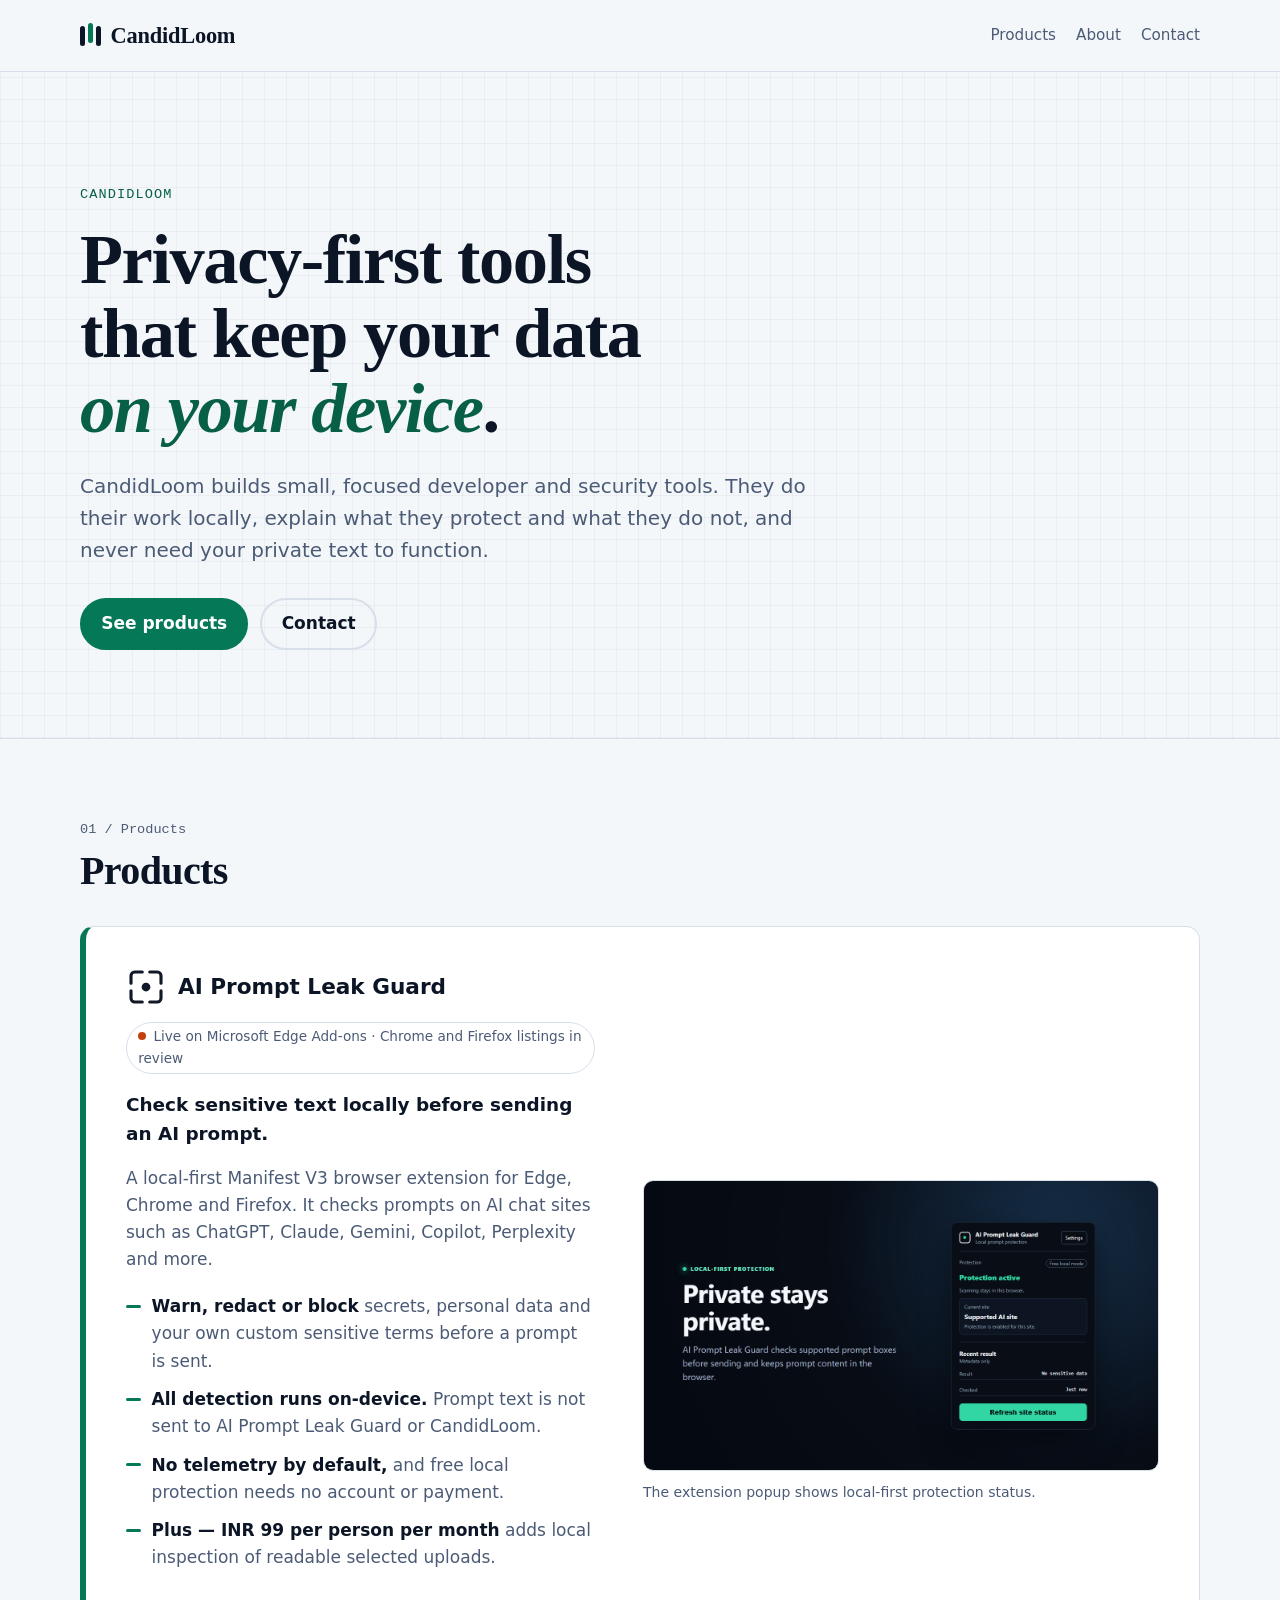
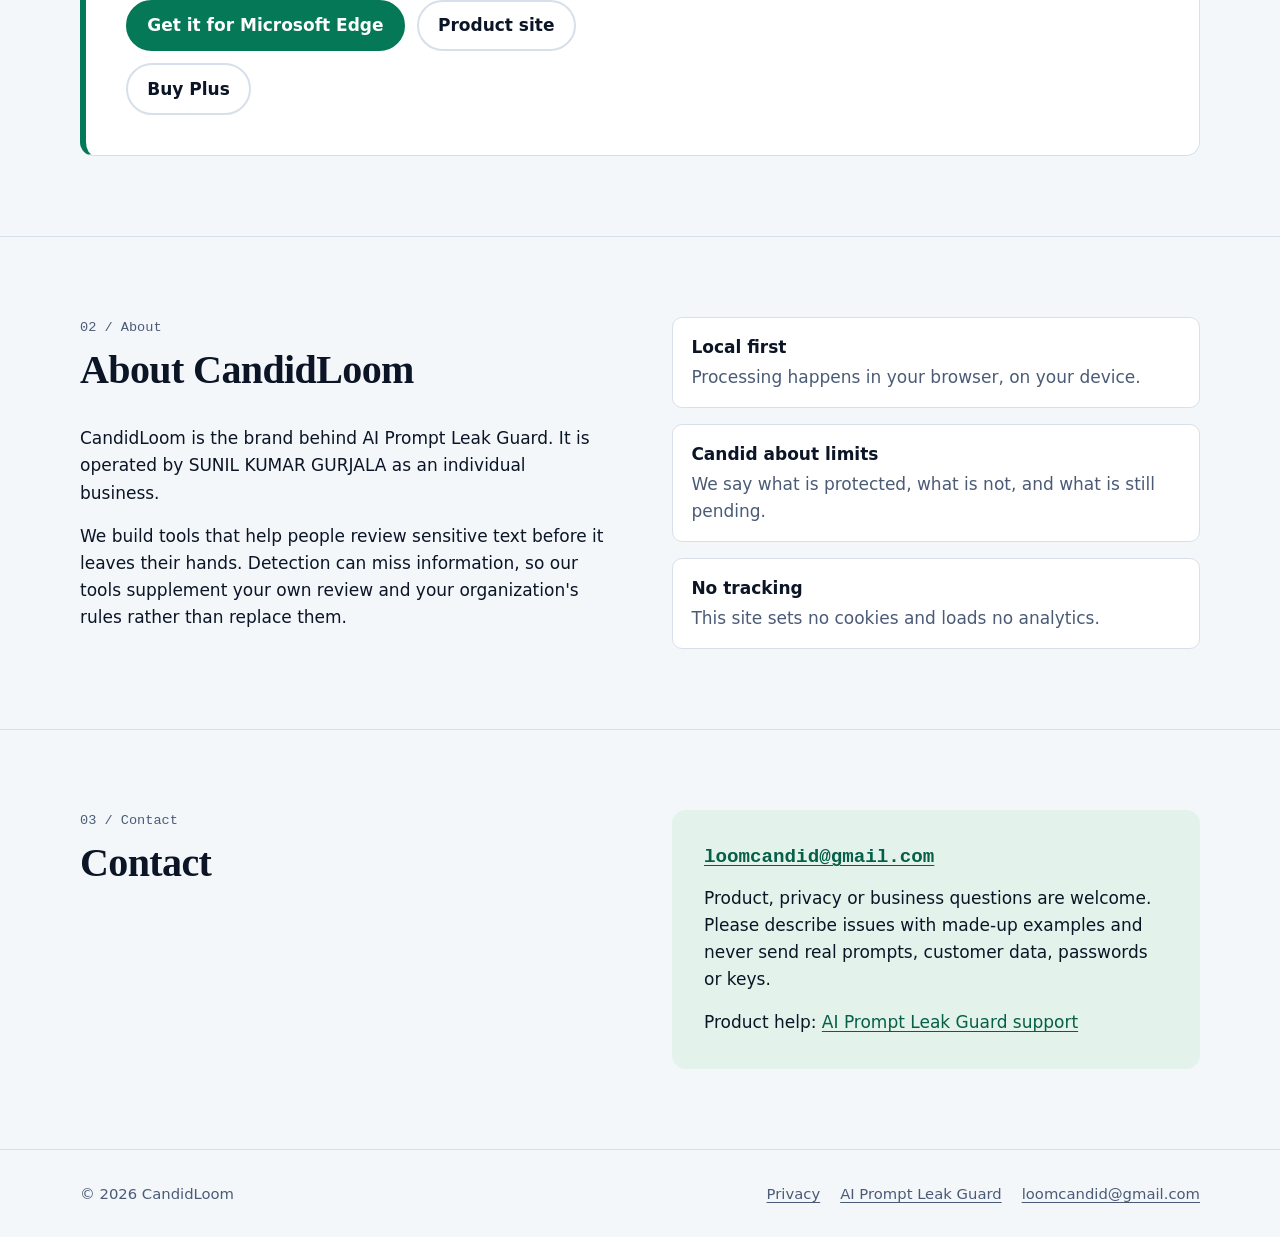
==== index.html @ 02ddb5e5 "feat: link AI Prompt Leak Guard Edge Add-ons listing Co-Authored-By: Claude Opus 5.5 <noreply@anthro" ====
<!doctype html>
<html lang="en">
<head>
  <meta charset="utf-8" />
  <meta name="viewport" content="width=device-width, initial-scale=1" />
  <title>CandidLoom — privacy-first tools</title>
  <meta name="description" content="CandidLoom builds privacy-first developer and security tools that run on your device. First product: AI Prompt Leak Guard, a local-first browser extension." />
  <link rel="canonical" href="https://candidloom.com/" />
  <meta name="theme-color" content="#f4f7fa" media="(prefers-color-scheme: light)" />
  <meta name="theme-color" content="#07101d" media="(prefers-color-scheme: dark)" />
  <meta name="color-scheme" content="light dark" />
  <meta property="og:type" content="website" />
  <meta property="og:site_name" content="CandidLoom" />
  <meta property="og:title" content="CandidLoom — privacy-first tools" />
  <meta property="og:description" content="CandidLoom builds privacy-first developer and security tools that run on your device. First product: AI Prompt Leak Guard, a local-first browser extension." />
  <meta property="og:url" content="https://candidloom.com/" />
  <meta property="og:image" content="https://candidloom.com/assets/social-card.png" />
  <meta property="og:image:width" content="1400" />
  <meta property="og:image:height" content="560" />
  <meta property="og:image:alt" content="AI Prompt Leak Guard — check prompts locally before you send" />
  <meta name="twitter:card" content="summary_large_image" />
  <meta name="twitter:title" content="CandidLoom — privacy-first tools" />
  <meta name="twitter:description" content="CandidLoom builds privacy-first developer and security tools that run on your device. First product: AI Prompt Leak Guard, a local-first browser extension." />
  <meta name="twitter:image" content="https://candidloom.com/assets/social-card.png" />
  <meta name="twitter:image:alt" content="AI Prompt Leak Guard — check prompts locally before you send" />
  <link rel="icon" type="image/svg+xml" href="assets/logo.svg" />
  <link rel="stylesheet" href="styles.css" />
</head>
<body>
  <a class="skip-link" href="#main">Skip to content</a>
  <header class="site-header">
    <div class="wrap">
      <a class="wordmark" href="index.html" aria-label="CandidLoom home"><span class="mark" aria-hidden="true"><span></span><span></span><span></span></span>CandidLoom</a>
      <nav class="site-nav" aria-label="Primary">
        <ul>
          <li><a href="index.html#products">Products</a></li>
          <li><a href="index.html#about">About</a></li>
          <li><a href="index.html#contact">Contact</a></li>
        </ul>
      </nav>
    </div>
  </header>
  <main id="main">
    <section class="hero" aria-labelledby="hero-title">
      <div class="wrap">
        <p class="eyebrow">CandidLoom</p>
        <h1 id="hero-title">Privacy-first tools that keep your data <em>on your device</em>.</h1>
        <p class="lede">CandidLoom builds small, focused developer and security tools. They do their work locally, explain what they protect and what they do not, and never need your private text to function.</p>
        <div class="actions">
          <a class="button" href="#products">See products</a>
          <a class="button secondary" href="#contact">Contact</a>
        </div>
      </div>
    </section>

    <section class="section" id="products" aria-labelledby="products-title">
      <div class="wrap">
        <div class="section-head">
          <span class="index">01 / Products</span>
          <h2 id="products-title">Products</h2>
        </div>
        <article class="product-card" aria-labelledby="aplg-title">
          <div>
            <div class="product-title">
              <img src="assets/logo.svg" alt="" width="40" height="40" />
              <h3 id="aplg-title">AI Prompt Leak Guard</h3>
            </div>
            <p class="status">Live on Microsoft Edge Add-ons · Chrome and Firefox listings in review</p>
            <p class="tagline">Check sensitive text locally before sending an AI prompt.</p>
            <p class="muted">A local-first Manifest V3 browser extension for Edge, Chrome and Firefox. It checks prompts on AI chat sites such as ChatGPT, Claude, Gemini, Copilot, Perplexity and more.</p>
            <ul class="points">
              <li><strong>Warn, redact or block</strong> secrets, personal data and your own custom sensitive terms before a prompt is sent.</li>
              <li><strong>All detection runs on-device.</strong> Prompt text is not sent to AI Prompt Leak Guard or CandidLoom.</li>
              <li><strong>No telemetry by default,</strong> and free local protection needs no account or payment.</li>
              <li><strong>Plus — INR 99 per person per month</strong> adds local inspection of readable selected uploads.</li>
            </ul>
            <div class="actions">
              <a class="button" href="https://microsoftedge.microsoft.com/addons/detail/lnjedjbddbcmophmmccomjanllkcdajj">Get it for Microsoft Edge</a>
              <a class="button secondary" href="https://candidloom-hub.github.io/ai-prompt-leak-guard/">Product site</a>
              <a class="button secondary" href="https://aplg-billing-production.pages.dev/checkout">Buy Plus</a>
            </div>
          </div>
          <figure class="shot">
            <img src="assets/popup-local-first.png" alt="AI Prompt Leak Guard popup showing local-first protection status" width="1280" height="720" loading="lazy" decoding="async" />
            <figcaption>The extension popup shows local-first protection status.</figcaption>
          </figure>
        </article>
      </div>
    </section>

    <section class="section" id="about" aria-labelledby="about-title">
      <div class="wrap two-col">
        <div>
          <div class="section-head">
            <span class="index">02 / About</span>
            <h2 id="about-title">About CandidLoom</h2>
          </div>
          <div class="prose">
            <p>CandidLoom is the brand behind AI Prompt Leak Guard. It is operated by SUNIL KUMAR GURJALA as an individual business.</p>
            <p>We build tools that help people review sensitive text before it leaves their hands. Detection can miss information, so our tools supplement your own review and your organization's rules rather than replace them.</p>
          </div>
        </div>
        <ul class="principles">
          <li><strong>Local first</strong><span class="muted">Processing happens in your browser, on your device.</span></li>
          <li><strong>Candid about limits</strong><span class="muted">We say what is protected, what is not, and what is still pending.</span></li>
          <li><strong>No tracking</strong><span class="muted">This site sets no cookies and loads no analytics.</span></li>
        </ul>
      </div>
    </section>

    <section class="section" id="contact" aria-labelledby="contact-title">
      <div class="wrap two-col">
        <div class="section-head">
          <span class="index">03 / Contact</span>
          <h2 id="contact-title">Contact</h2>
        </div>
        <div class="contact-box">
          <a class="email" href="mailto:loomcandid@gmail.com">loomcandid@gmail.com</a>
          <p>Product, privacy or business questions are welcome. Please describe issues with made-up examples and never send real prompts, customer data, passwords or keys.</p>
          <p style="margin:0">Product help: <a href="https://candidloom-hub.github.io/ai-prompt-leak-guard/support.html">AI Prompt Leak Guard support</a></p>
        </div>
      </div>
    </section>
  </main>
  <footer class="site-footer">
    <div class="wrap">
      <p class="copyright" style="margin:0">&copy; 2026 CandidLoom</p>
      <nav aria-label="Footer">
        <ul>
          <li><a href="privacy.html">Privacy</a></li>
          <li><a href="https://candidloom-hub.github.io/ai-prompt-leak-guard/">AI Prompt Leak Guard</a></li>
          <li><a href="mailto:loomcandid@gmail.com">loomcandid@gmail.com</a></li>
        </ul>
      </nav>
    </div>
  </footer>
</body>
</html>
---- styles.css ----
/* CandidLoom — company site. No external fonts, scripts or trackers. */
:root {
  color-scheme: light dark;
  --ink: #0b1526;
  --ink-muted: #4b5b76;
  --paper: #f4f7fa;
  --panel: #ffffff;
  --border: #d7e0ea;
  --thread: #047857;
  --thread-strong: #065f46;
  --thread-soft: #e3f3ec;
  --warm: #c2410c;
  --focus: #1d4ed8;
  --on-thread: #ffffff;
  --weave: rgba(11, 21, 38, 0.045);
  --radius: 14px;
  --serif: "Iowan Old Style", "Palatino Linotype", Palatino, "Book Antiqua", Georgia, serif;
  --sans: system-ui, -apple-system, "Segoe UI", Roboto, "Helvetica Neue", Arial, sans-serif;
  --mono: ui-monospace, "Cascadia Mono", "SFMono-Regular", Consolas, monospace;
}

@media (prefers-color-scheme: dark) {
  :root {
    --ink: #f4f7fb;
    --ink-muted: #aab7ca;
    --paper: #07101d;
    --panel: #101c2c;
    --border: #29384d;
    --thread: #32d5a4;
    --thread-strong: #6ee7c2;
    --thread-soft: #0f2a26;
    --warm: #fb923c;
    --focus: #7dd3fc;
    --on-thread: #04130e;
    --weave: rgba(244, 247, 251, 0.035);
  }
}

*,
*::before,
*::after {
  box-sizing: border-box;
}

html {
  -webkit-text-size-adjust: 100%;
  text-size-adjust: 100%;
}

body {
  margin: 0;
  background: var(--paper);
  color: var(--ink);
  font-family: var(--sans);
  font-size: 1.0625rem;
  line-height: 1.6;
  overflow-wrap: break-word;
}

img {
  display: block;
  max-width: 100%;
  height: auto;
}

a {
  color: var(--thread-strong);
  text-underline-offset: 0.18em;
  text-decoration-thickness: 1px;
}

a:hover {
  text-decoration-thickness: 2px;
}

:focus-visible {
  outline: 3px solid var(--focus);
  outline-offset: 3px;
  border-radius: 4px;
}

.skip-link {
  position: absolute;
  left: 1rem;
  top: -4rem;
  z-index: 10;
  padding: 0.6rem 1rem;
  background: var(--ink);
  color: var(--paper);
  border-radius: 8px;
}

.skip-link:focus {
  top: 1rem;
}

.wrap {
  width: min(1120px, 100% - 2.5rem);
  margin-inline: auto;
}

/* Header */
.site-header {
  border-bottom: 1px solid var(--border);
}

.site-header .wrap {
  display: flex;
  flex-wrap: wrap;
  align-items: center;
  justify-content: space-between;
  gap: 0.75rem 1.5rem;
  padding-block: 1.1rem;
}

.wordmark {
  display: inline-flex;
  align-items: center;
  gap: 0.6rem;
  color: var(--ink);
  font-family: var(--serif);
  font-size: 1.4rem;
  font-weight: 700;
  letter-spacing: -0.01em;
  text-decoration: none;
}

.wordmark .mark {
  display: inline-grid;
  grid-template-columns: repeat(3, 5px);
  gap: 3px;
}

.wordmark .mark span {
  width: 5px;
  height: 20px;
  border-radius: 3px;
  background: var(--ink);
}

.wordmark .mark span:nth-child(2) {
  background: var(--thread);
  transform: translateY(-3px);
}

.site-nav ul {
  display: flex;
  flex-wrap: wrap;
  gap: 0.25rem 1.25rem;
  margin: 0;
  padding: 0;
  list-style: none;
}

.site-nav a {
  display: inline-block;
  padding-block: 0.35rem;
  color: var(--ink-muted);
  font-size: 0.95rem;
  text-decoration: none;
}

.site-nav a:hover {
  color: var(--ink);
  text-decoration: underline;
}

/* Hero */
.hero {
  position: relative;
  padding-block: clamp(3.5rem, 9vw, 7rem) clamp(3rem, 7vw, 5.5rem);
  background-image:
    repeating-linear-gradient(90deg, var(--weave) 0 1px, transparent 1px 22px),
    repeating-linear-gradient(0deg, var(--weave) 0 1px, transparent 1px 22px);
  border-bottom: 1px solid var(--border);
}

.eyebrow {
  margin: 0 0 1rem;
  color: var(--thread-strong);
  font-family: var(--mono);
  font-size: 0.85rem;
  letter-spacing: 0.08em;
  text-transform: uppercase;
}

.hero h1 {
  max-width: 17ch;
  margin: 0;
  font-family: var(--serif);
  font-size: clamp(2.4rem, 6.2vw, 4.4rem);
  font-weight: 700;
  line-height: 1.06;
  letter-spacing: -0.02em;
}

.hero h1 em {
  font-style: italic;
  color: var(--thread-strong);
}

.hero .lede {
  max-width: 58ch;
  margin: 1.5rem 0 0;
  color: var(--ink-muted);
  font-size: clamp(1.08rem, 1.8vw, 1.25rem);
}

.hero .actions {
  margin-top: 2rem;
}

/* Buttons */
.actions {
  display: flex;
  flex-wrap: wrap;
  gap: 0.75rem;
}

.button {
  display: inline-flex;
  align-items: center;
  justify-content: center;
  min-height: 44px;
  padding: 0.65rem 1.2rem;
  border: 2px solid var(--thread);
  border-radius: 999px;
  background: var(--thread);
  color: var(--on-thread);
  font-weight: 600;
  text-decoration: none;
}

.button:hover {
  background: var(--thread-strong);
  border-color: var(--thread-strong);
  text-decoration: none;
}

.button.secondary {
  background: transparent;
  color: var(--ink);
  border-color: var(--border);
}

.button.secondary:hover {
  border-color: var(--ink);
}

/* Sections */
.section {
  padding-block: clamp(3rem, 7vw, 5rem);
}

.section + .section {
  border-top: 1px solid var(--border);
}

.section-head {
  display: grid;
  align-content: start;
  gap: 0.5rem;
  margin-bottom: 2rem;
}

.section-head .index {
  color: var(--ink-muted);
  font-family: var(--mono);
  font-size: 0.85rem;
}

h2 {
  margin: 0;
  font-family: var(--serif);
  font-size: clamp(1.8rem, 3.6vw, 2.5rem);
  line-height: 1.15;
  letter-spacing: -0.015em;
}

h3 {
  margin: 0;
  font-size: 1.35rem;
  line-height: 1.25;
}

p {
  margin: 0 0 1rem;
}

.prose {
  max-width: 66ch;
}

.prose p:last-child {
  margin-bottom: 0;
}

/* Product card */
.product-card {
  display: grid;
  grid-template-columns: minmax(0, 1fr) minmax(0, 1.1fr);
  gap: clamp(1.5rem, 4vw, 3rem);
  align-items: center;
  padding: clamp(1.25rem, 3.5vw, 2.5rem);
  border: 1px solid var(--border);
  border-left: 6px solid var(--thread);
  border-radius: var(--radius);
  background: var(--panel);
}

.product-title {
  display: flex;
  align-items: center;
  gap: 0.75rem;
  margin-bottom: 0.9rem;
}

.product-title img {
  width: 40px;
  height: 40px;
  flex: none;
}

.status {
  display: inline-block;
  margin: 0 0 1rem;
  padding: 0.2rem 0.7rem;
  border: 1px solid var(--border);
  border-radius: 999px;
  color: var(--ink-muted);
  font-size: 0.85rem;
}

.status::before {
  content: "";
  display: inline-block;
  width: 0.5rem;
  height: 0.5rem;
  margin-right: 0.45rem;
  border-radius: 50%;
  background: var(--warm);
  vertical-align: 0.05em;
}

.tagline {
  font-size: 1.15rem;
  font-weight: 600;
}

.points {
  display: grid;
  gap: 0.7rem;
  margin: 1.25rem 0 1.75rem;
  padding: 0;
  list-style: none;
}

.points li {
  position: relative;
  padding-left: 1.6rem;
  color: var(--ink-muted);
}

.points li::before {
  content: "";
  position: absolute;
  left: 0;
  top: 0.68em;
  width: 0.95rem;
  height: 3px;
  border-radius: 2px;
  background: var(--thread);
}

.points strong {
  color: var(--ink);
}

.shot {
  margin: 0;
}

.shot img {
  width: 100%;
  border: 1px solid var(--border);
  border-radius: 10px;
}

.shot figcaption {
  margin-top: 0.6rem;
  color: var(--ink-muted);
  font-size: 0.875rem;
}

/* About / contact */
.two-col {
  display: grid;
  grid-template-columns: minmax(0, 1fr) minmax(0, 1fr);
  gap: clamp(2rem, 5vw, 4rem);
}

.principles {
  display: grid;
  gap: 1rem;
  margin: 0;
  padding: 0;
  list-style: none;
}

.principles li {
  padding: 1rem 1.15rem;
  border: 1px solid var(--border);
  border-radius: 10px;
  background: var(--panel);
}

.principles strong {
  display: block;
  margin-bottom: 0.15rem;
}

.contact-box {
  padding: clamp(1.25rem, 3vw, 2rem);
  border-radius: var(--radius);
  background: var(--thread-soft);
}

.contact-box .email {
  display: inline-block;
  margin-bottom: 0.75rem;
  font-family: var(--mono);
  font-size: clamp(1rem, 2.4vw, 1.2rem);
  font-weight: 600;
}

.muted {
  color: var(--ink-muted);
}

/* Simple pages */
.page {
  padding-block: clamp(3rem, 8vw, 5.5rem);
}

.page h1 {
  margin: 0 0 1.25rem;
  font-family: var(--serif);
  font-size: clamp(2.2rem, 5vw, 3.2rem);
  line-height: 1.1;
  letter-spacing: -0.02em;
}

.page h2 {
  margin: 2.25rem 0 0.75rem;
  font-size: 1.5rem;
}

.page ul {
  padding-left: 1.25rem;
}

.page li {
  margin-bottom: 0.4rem;
}

.big-code {
  margin: 0 0 0.5rem;
  color: var(--thread-strong);
  font-family: var(--mono);
  font-size: 1rem;
  letter-spacing: 0.08em;
}

/* Footer */
.site-footer {
  padding-block: 2rem;
  border-top: 1px solid var(--border);
  color: var(--ink-muted);
  font-size: 0.925rem;
}

.site-footer .wrap {
  display: flex;
  flex-wrap: wrap;
  align-items: center;
  justify-content: space-between;
  gap: 0.75rem 2rem;
}

.site-footer ul {
  display: flex;
  flex-wrap: wrap;
  gap: 0.25rem 1.25rem;
  margin: 0;
  padding: 0;
  list-style: none;
}

.site-footer a {
  color: var(--ink-muted);
}

.site-footer a:hover {
  color: var(--ink);
}

@media (max-width: 820px) {
  .product-card,
  .two-col {
    grid-template-columns: minmax(0, 1fr);
  }
}

@media (prefers-reduced-motion: no-preference) {
  .button,
  .site-nav a {
    transition: background-color 0.15s ease, border-color 0.15s ease, color 0.15s ease;
  }
}
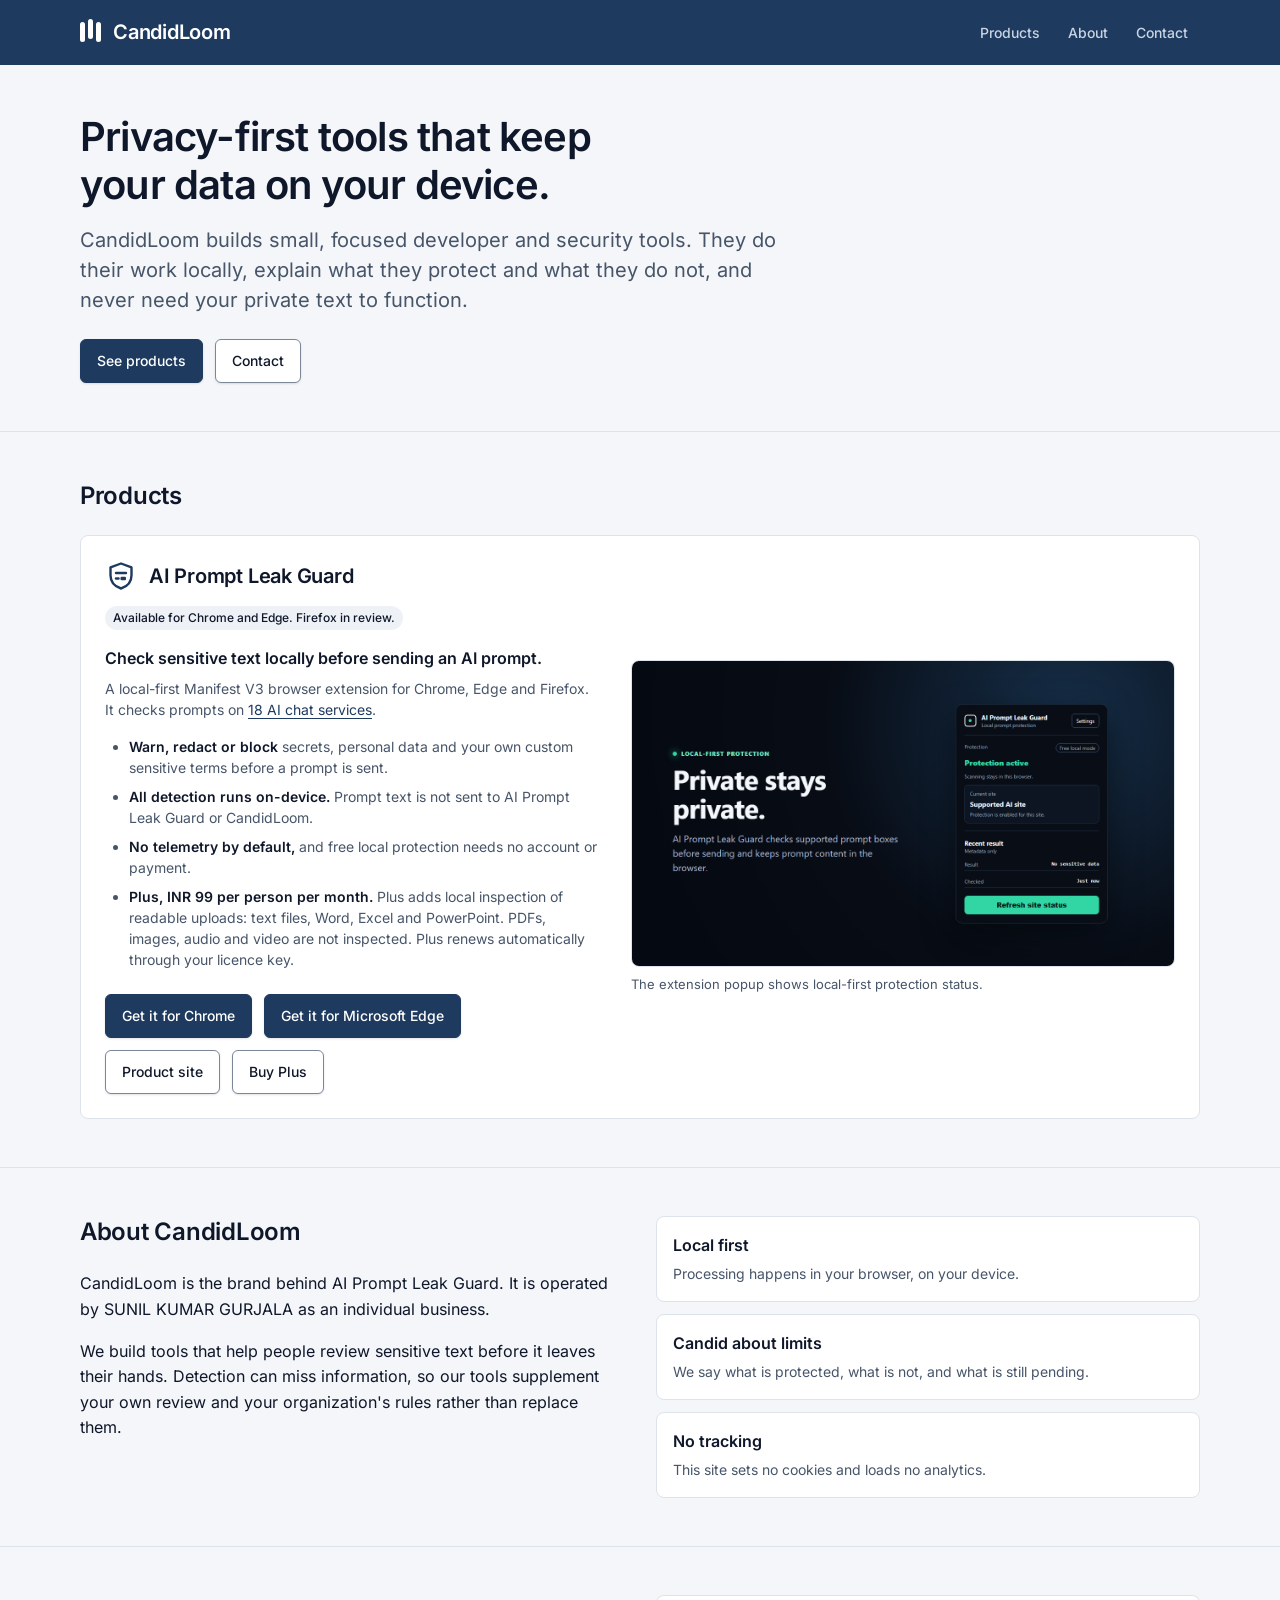
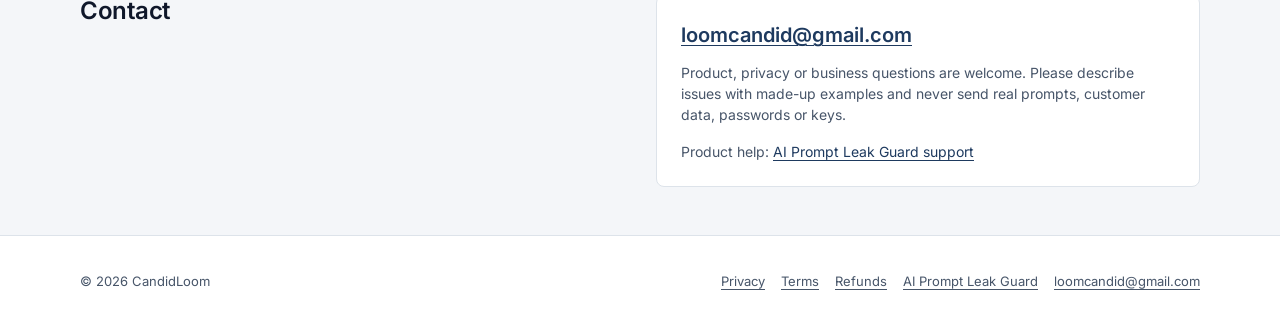
==== commit d9837081: "feat: restyle company site on the AI Prompt Leak Guard 0.1.2 design system - styles.css rebuilt on t" ====
--- a/index.html
+++ b/index.html
@@ -1,13 +1,13 @@
 <!doctype html>
-<html lang="en">
+<html lang="en" data-theme="system">
 <head>
   <meta charset="utf-8" />
   <meta name="viewport" content="width=device-width, initial-scale=1" />
   <title>CandidLoom — privacy-first tools</title>
   <meta name="description" content="CandidLoom builds privacy-first developer and security tools that run on your device. First product: AI Prompt Leak Guard, a local-first browser extension." />
   <link rel="canonical" href="https://candidloom.com/" />
-  <meta name="theme-color" content="#f4f7fa" media="(prefers-color-scheme: light)" />
-  <meta name="theme-color" content="#07101d" media="(prefers-color-scheme: dark)" />
+  <meta name="theme-color" content="#1e3a5f" media="(prefers-color-scheme: light)" />
+  <meta name="theme-color" content="#16294a" media="(prefers-color-scheme: dark)" />
   <meta name="color-scheme" content="light dark" />
   <meta property="og:type" content="website" />
   <meta property="og:site_name" content="CandidLoom" />
@@ -23,8 +23,19 @@
   <meta name="twitter:description" content="CandidLoom builds privacy-first developer and security tools that run on your device. First product: AI Prompt Leak Guard, a local-first browser extension." />
   <meta name="twitter:image" content="https://candidloom.com/assets/social-card.png" />
   <meta name="twitter:image:alt" content="AI Prompt Leak Guard — check prompts locally before you send" />
-  <link rel="icon" type="image/svg+xml" href="assets/logo.svg" />
+  <link rel="icon" href="favicon.ico" sizes="32x32" />
+  <link rel="icon" type="image/png" sizes="32x32" href="assets/favicon-32.png" />
+  <link rel="apple-touch-icon" sizes="180x180" href="assets/apple-touch-icon.png" />
   <link rel="stylesheet" href="styles.css" />
+  <script type="application/ld+json">
+  {
+    "@context": "https://schema.org",
+    "@type": "Organization",
+    "name": "CandidLoom",
+    "url": "https://candidloom.com/",
+    "logo": "https://candidloom.com/assets/candidloom-logo.png"
+  }
+  </script>
 </head>
 <body>
   <a class="skip-link" href="#main">Skip to content</a>
@@ -43,8 +54,7 @@
   <main id="main">
     <section class="hero" aria-labelledby="hero-title">
       <div class="wrap">
-        <p class="eyebrow">CandidLoom</p>
-        <h1 id="hero-title">Privacy-first tools that keep your data <em>on your device</em>.</h1>
+        <h1 id="hero-title">Privacy-first tools that keep your data on your device.</h1>
         <p class="lede">CandidLoom builds small, focused developer and security tools. They do their work locally, explain what they protect and what they do not, and never need your private text to function.</p>
         <div class="actions">
           <a class="button" href="#products">See products</a>
@@ -55,27 +65,32 @@
 
     <section class="section" id="products" aria-labelledby="products-title">
       <div class="wrap">
-        <div class="section-head">
-          <span class="index">01 / Products</span>
-          <h2 id="products-title">Products</h2>
-        </div>
+        <h2 id="products-title">Products</h2>
         <article class="product-card" aria-labelledby="aplg-title">
           <div>
             <div class="product-title">
-              <img src="assets/logo.svg" alt="" width="40" height="40" />
+              <svg class="product-mark" xmlns="http://www.w3.org/2000/svg" viewBox="0 0 32 32" fill="none" aria-hidden="true" focusable="false">
+                <path d="M16 3.5 26.5 7.4v7.8c0 6.6-4.4 11.3-10.5 13.3C9.9 26.5 5.5 21.8 5.5 15.2V7.4L16 3.5Z" stroke="currentColor" stroke-width="2.4" stroke-linejoin="round" />
+                <path d="M11 13h10" stroke="currentColor" stroke-width="2.4" stroke-linecap="round" />
+                <path d="M11 18.5h2.5" stroke="currentColor" stroke-width="2.4" stroke-linecap="round" />
+                <path d="M16.5 16.8h3.5a1 1 0 0 1 1 1v1.4a1 1 0 0 1-1 1h-3.5a1 1 0 0 1-1-1v-1.4a1 1 0 0 1 1-1Z" fill="currentColor" />
+              </svg>
               <h3 id="aplg-title">AI Prompt Leak Guard</h3>
             </div>
-            <p class="status">Live on Microsoft Edge Add-ons · Chrome and Firefox listings in review</p>
+            <p class="status">Available for Chrome and Edge. Firefox in review.</p>
             <p class="tagline">Check sensitive text locally before sending an AI prompt.</p>
-            <p class="muted">A local-first Manifest V3 browser extension for Edge, Chrome and Firefox. It checks prompts on AI chat sites such as ChatGPT, Claude, Gemini, Copilot, Perplexity and more.</p>
+            <p class="muted">A local-first Manifest V3 browser extension for Chrome, Edge and Firefox. It checks prompts on <a href="https://candidloom-hub.github.io/ai-prompt-leak-guard/supported-sites.html">18 AI chat services</a>.</p>
             <ul class="points">
               <li><strong>Warn, redact or block</strong> secrets, personal data and your own custom sensitive terms before a prompt is sent.</li>
               <li><strong>All detection runs on-device.</strong> Prompt text is not sent to AI Prompt Leak Guard or CandidLoom.</li>
               <li><strong>No telemetry by default,</strong> and free local protection needs no account or payment.</li>
-              <li><strong>Plus — INR 99 per person per month</strong> adds local inspection of readable selected uploads.</li>
+              <li><strong>Plus, INR 99 per person per month.</strong> Plus adds local inspection of readable uploads: text files, Word, Excel and PowerPoint. PDFs, images, audio and video are not inspected. Plus renews automatically through your licence key.</li>
             </ul>
             <div class="actions">
+              <a class="button" href="https://chromewebstore.google.com/detail/ai-prompt-leak-guard/biadjabdfbomjiohhmddppjheadcidjg">Get it for Chrome</a>
               <a class="button" href="https://microsoftedge.microsoft.com/addons/detail/lnjedjbddbcmophmmccomjanllkcdajj">Get it for Microsoft Edge</a>
+            </div>
+            <div class="actions secondary-actions">
               <a class="button secondary" href="https://candidloom-hub.github.io/ai-prompt-leak-guard/">Product site</a>
               <a class="button secondary" href="https://aplg-billing-production.pages.dev/checkout">Buy Plus</a>
             </div>
@@ -91,10 +106,7 @@
     <section class="section" id="about" aria-labelledby="about-title">
       <div class="wrap two-col">
         <div>
-          <div class="section-head">
-            <span class="index">02 / About</span>
-            <h2 id="about-title">About CandidLoom</h2>
-          </div>
+          <h2 id="about-title">About CandidLoom</h2>
           <div class="prose">
             <p>CandidLoom is the brand behind AI Prompt Leak Guard. It is operated by SUNIL KUMAR GURJALA as an individual business.</p>
             <p>We build tools that help people review sensitive text before it leaves their hands. Detection can miss information, so our tools supplement your own review and your organization's rules rather than replace them.</p>
@@ -110,24 +122,23 @@
 
     <section class="section" id="contact" aria-labelledby="contact-title">
       <div class="wrap two-col">
-        <div class="section-head">
-          <span class="index">03 / Contact</span>
-          <h2 id="contact-title">Contact</h2>
-        </div>
+        <h2 id="contact-title">Contact</h2>
         <div class="contact-box">
           <a class="email" href="mailto:loomcandid@gmail.com">loomcandid@gmail.com</a>
           <p>Product, privacy or business questions are welcome. Please describe issues with made-up examples and never send real prompts, customer data, passwords or keys.</p>
-          <p style="margin:0">Product help: <a href="https://candidloom-hub.github.io/ai-prompt-leak-guard/support.html">AI Prompt Leak Guard support</a></p>
+          <p>Product help: <a href="https://candidloom-hub.github.io/ai-prompt-leak-guard/support.html">AI Prompt Leak Guard support</a></p>
         </div>
       </div>
     </section>
   </main>
   <footer class="site-footer">
     <div class="wrap">
-      <p class="copyright" style="margin:0">&copy; 2026 CandidLoom</p>
+      <p class="copyright">&copy; 2026 CandidLoom</p>
       <nav aria-label="Footer">
         <ul>
           <li><a href="privacy.html">Privacy</a></li>
+          <li><a href="terms.html">Terms</a></li>
+          <li><a href="refunds.html">Refunds</a></li>
           <li><a href="https://candidloom-hub.github.io/ai-prompt-leak-guard/">AI Prompt Leak Guard</a></li>
           <li><a href="mailto:loomcandid@gmail.com">loomcandid@gmail.com</a></li>
         </ul>
--- a/styles.css
+++ b/styles.css
@@ -1,38 +1,24 @@
-/* CandidLoom — company site. No external fonts, scripts or trackers. */
+/*
+ * CandidLoom company site, on the AI Prompt Leak Guard 0.1.2 design system.
+ * Every colour, radius, type step, motion duration and shadow comes from
+ * assets/tokens.css, copied unchanged from the extension (with the bundled
+ * Inter face, SIL OFL 1.1). This file holds layout and component rules only:
+ * no colour literals. Navy shell band, slate text on white and mist, green
+ * only for "protected", hairline containers, 44px targets, light and dark
+ * designed together. No external fonts, scripts or trackers.
+ */
+@import url('assets/tokens.css');
+
 :root {
-  color-scheme: light dark;
-  --ink: #0b1526;
-  --ink-muted: #4b5b76;
-  --paper: #f4f7fa;
-  --panel: #ffffff;
-  --border: #d7e0ea;
-  --thread: #047857;
-  --thread-strong: #065f46;
-  --thread-soft: #e3f3ec;
-  --warm: #c2410c;
-  --focus: #1d4ed8;
-  --on-thread: #ffffff;
-  --weave: rgba(11, 21, 38, 0.045);
-  --radius: 14px;
-  --serif: "Iowan Old Style", "Palatino Linotype", Palatino, "Book Antiqua", Georgia, serif;
-  --sans: system-ui, -apple-system, "Segoe UI", Roboto, "Helvetica Neue", Arial, sans-serif;
-  --mono: ui-monospace, "Cascadia Mono", "SFMono-Regular", Consolas, monospace;
-}
-
-@media (prefers-color-scheme: dark) {
+  --site-measure: 44rem;
+  --site-wide: 70rem;
+  --site-gutter: 16px;
+  --site-line-prose: 1.6;
+}
+
+@media (min-width: 640px) {
   :root {
-    --ink: #f4f7fb;
-    --ink-muted: #aab7ca;
-    --paper: #07101d;
-    --panel: #101c2c;
-    --border: #29384d;
-    --thread: #32d5a4;
-    --thread-strong: #6ee7c2;
-    --thread-soft: #0f2a26;
-    --warm: #fb923c;
-    --focus: #7dd3fc;
-    --on-thread: #04130e;
-    --weave: rgba(244, 247, 251, 0.035);
+    --site-gutter: 24px;
   }
 }
 
@@ -43,18 +29,28 @@
 }
 
 html {
+  background: var(--ui-bg);
+  color: var(--ui-text);
+  font-family: var(--ui-font-sans);
+  font-feature-settings: 'cv11', 'ss01';
+  font-size: 100%;
+  line-height: var(--ui-line-body);
   -webkit-text-size-adjust: 100%;
   text-size-adjust: 100%;
+  -webkit-font-smoothing: antialiased;
 }
 
 body {
   margin: 0;
-  background: var(--paper);
-  color: var(--ink);
-  font-family: var(--sans);
-  font-size: 1.0625rem;
-  line-height: 1.6;
+  background: var(--ui-bg);
+  color: var(--ui-text);
+  font-size: var(--ui-font-size-lg);
   overflow-wrap: break-word;
+}
+
+::selection {
+  background: var(--ui-selection);
+  color: var(--ui-text);
 }
 
 img {
@@ -63,45 +59,70 @@
   height: auto;
 }
 
+h1,
+h2,
+h3 {
+  margin: 0;
+  color: var(--ui-text);
+  font-weight: var(--ui-weight-strong);
+  letter-spacing: var(--ui-tracking-tight);
+  line-height: var(--ui-line-compact);
+  text-wrap: balance;
+}
+
+p {
+  margin: 0 0 var(--ui-space-4);
+}
+
 a {
-  color: var(--thread-strong);
-  text-underline-offset: 0.18em;
+  color: var(--ui-accent);
   text-decoration-thickness: 1px;
+  text-underline-offset: 3px;
 }
 
 a:hover {
   text-decoration-thickness: 2px;
 }
 
-:focus-visible {
-  outline: 3px solid var(--focus);
-  outline-offset: 3px;
-  border-radius: 4px;
+a:focus-visible {
+  outline: 3px solid var(--ui-focus);
+  outline-offset: 2px;
+  border-radius: var(--ui-radius-xs);
 }
 
 .skip-link {
   position: absolute;
-  left: 1rem;
-  top: -4rem;
+  left: var(--ui-space-4);
+  top: var(--ui-space-4);
   z-index: 10;
-  padding: 0.6rem 1rem;
-  background: var(--ink);
-  color: var(--paper);
-  border-radius: 8px;
+  transform: translateY(-200%);
+  border-radius: var(--ui-radius-sm);
+  background: var(--ui-accent);
+  color: var(--ui-accent-contrast);
+  font-weight: var(--ui-weight-medium);
+  padding: var(--ui-space-3) var(--ui-space-4);
 }
 
 .skip-link:focus {
-  top: 1rem;
+  transform: translateY(0);
 }
 
 .wrap {
-  width: min(1120px, 100% - 2.5rem);
+  width: min(100% - 2 * var(--site-gutter), var(--site-wide));
   margin-inline: auto;
 }
 
-/* Header */
+.muted {
+  color: var(--ui-muted);
+}
+
+/* Header: the navy shell band ------------------------------------------- */
+
 .site-header {
-  border-bottom: 1px solid var(--border);
+  /* Transparent in colour themes; a visible rule under forced colours. */
+  border-bottom: 1px solid transparent;
+  background: var(--ui-shell);
+  color: var(--ui-shell-text);
 }
 
 .site-header .wrap {
@@ -109,20 +130,30 @@
   flex-wrap: wrap;
   align-items: center;
   justify-content: space-between;
-  gap: 0.75rem 1.5rem;
-  padding-block: 1.1rem;
-}
-
+  gap: var(--ui-space-2) var(--ui-space-5);
+  min-height: 64px;
+  padding-block: var(--ui-space-2);
+}
+
+.site-header :focus-visible {
+  outline-color: var(--ui-shell-text);
+}
+
+/* The CandidLoom mark: three loom threads, the middle one raised. */
 .wordmark {
   display: inline-flex;
   align-items: center;
-  gap: 0.6rem;
-  color: var(--ink);
-  font-family: var(--serif);
-  font-size: 1.4rem;
-  font-weight: 700;
-  letter-spacing: -0.01em;
+  gap: var(--ui-space-3);
+  min-height: 44px;
+  color: var(--ui-shell-text);
+  font-size: var(--ui-font-size-xl);
+  font-weight: var(--ui-weight-strong);
+  letter-spacing: var(--ui-tracking-tight);
   text-decoration: none;
+}
+
+.wordmark:hover {
+  color: var(--ui-shell-text);
 }
 
 .wordmark .mark {
@@ -135,86 +166,73 @@
   width: 5px;
   height: 20px;
   border-radius: 3px;
-  background: var(--ink);
+  background: currentColor;
 }
 
 .wordmark .mark span:nth-child(2) {
-  background: var(--thread);
   transform: translateY(-3px);
 }
 
 .site-nav ul {
   display: flex;
   flex-wrap: wrap;
-  gap: 0.25rem 1.25rem;
+  gap: var(--ui-space-1);
   margin: 0;
   padding: 0;
   list-style: none;
 }
 
 .site-nav a {
-  display: inline-block;
-  padding-block: 0.35rem;
-  color: var(--ink-muted);
-  font-size: 0.95rem;
+  display: inline-flex;
+  align-items: center;
+  min-height: 44px;
+  border-radius: var(--ui-radius-sm);
+  color: var(--ui-shell-muted);
+  font-size: var(--ui-font-size-md);
+  font-weight: var(--ui-weight-medium);
+  padding: var(--ui-space-2) var(--ui-space-3);
   text-decoration: none;
+  transition:
+    background-color var(--ui-duration-fast) var(--ui-ease-standard),
+    color var(--ui-duration-fast) var(--ui-ease-standard);
 }
 
 .site-nav a:hover {
-  color: var(--ink);
-  text-decoration: underline;
-}
-
-/* Hero */
+  background: rgb(255 255 255 / 12%);
+  color: var(--ui-shell-text);
+}
+
+/* Hero ------------------------------------------------------------------ */
+
 .hero {
-  position: relative;
-  padding-block: clamp(3.5rem, 9vw, 7rem) clamp(3rem, 7vw, 5.5rem);
-  background-image:
-    repeating-linear-gradient(90deg, var(--weave) 0 1px, transparent 1px 22px),
-    repeating-linear-gradient(0deg, var(--weave) 0 1px, transparent 1px 22px);
-  border-bottom: 1px solid var(--border);
-}
-
-.eyebrow {
-  margin: 0 0 1rem;
-  color: var(--thread-strong);
-  font-family: var(--mono);
-  font-size: 0.85rem;
-  letter-spacing: 0.08em;
-  text-transform: uppercase;
+  padding-block: var(--ui-space-8);
+  border-bottom: 1px solid var(--ui-border);
 }
 
 .hero h1 {
-  max-width: 17ch;
-  margin: 0;
-  font-family: var(--serif);
-  font-size: clamp(2.4rem, 6.2vw, 4.4rem);
-  font-weight: 700;
-  line-height: 1.06;
+  max-width: 22ch;
+  font-size: clamp(1.75rem, 4.5vw, 2.5rem);
   letter-spacing: -0.02em;
-}
-
-.hero h1 em {
-  font-style: italic;
-  color: var(--thread-strong);
+  line-height: 1.2;
 }
 
 .hero .lede {
-  max-width: 58ch;
-  margin: 1.5rem 0 0;
-  color: var(--ink-muted);
-  font-size: clamp(1.08rem, 1.8vw, 1.25rem);
+  max-width: var(--site-measure);
+  margin: var(--ui-space-4) 0 0;
+  color: var(--ui-muted);
+  font-size: var(--ui-font-size-xl);
+  line-height: 1.5;
 }
 
 .hero .actions {
-  margin-top: 2rem;
-}
-
-/* Buttons */
+  margin-top: var(--ui-space-5);
+}
+
+/* Buttons: 44px, 6px radius, control lift; navy primary, white secondary. */
 .actions {
   display: flex;
   flex-wrap: wrap;
-  gap: 0.75rem;
+  gap: var(--ui-space-3);
 }
 
 .button {
@@ -222,158 +240,142 @@
   align-items: center;
   justify-content: center;
   min-height: 44px;
-  padding: 0.65rem 1.2rem;
-  border: 2px solid var(--thread);
-  border-radius: 999px;
-  background: var(--thread);
-  color: var(--on-thread);
-  font-weight: 600;
+  border: 1px solid var(--ui-accent);
+  border-radius: var(--ui-radius-sm);
+  background: var(--ui-accent);
+  box-shadow: var(--ui-shadow-sm);
+  color: var(--ui-accent-contrast);
+  font-size: var(--ui-font-size-md);
+  font-weight: var(--ui-weight-medium);
+  line-height: var(--ui-line-compact);
+  padding: 9px var(--ui-space-4);
+  text-align: center;
   text-decoration: none;
+  transition:
+    background-color var(--ui-duration-fast) var(--ui-ease-standard),
+    border-color var(--ui-duration-fast) var(--ui-ease-standard),
+    transform var(--ui-duration-fast) var(--ui-ease-standard);
 }
 
 .button:hover {
-  background: var(--thread-strong);
-  border-color: var(--thread-strong);
-  text-decoration: none;
+  border-color: color-mix(in srgb, var(--ui-accent) 86%, var(--ui-text));
+  background: color-mix(in srgb, var(--ui-accent) 86%, var(--ui-text));
+  color: var(--ui-accent-contrast);
+}
+
+.button:active {
+  transform: translateY(1px);
 }
 
 .button.secondary {
-  background: transparent;
-  color: var(--ink);
-  border-color: var(--border);
+  border-color: var(--ui-border-strong);
+  background: var(--ui-surface);
+  color: var(--ui-text);
 }
 
 .button.secondary:hover {
-  border-color: var(--ink);
-}
-
-/* Sections */
+  border-color: var(--ui-text);
+  background: var(--ui-surface-raised);
+  color: var(--ui-text);
+}
+
+/* Sections -------------------------------------------------------------- */
+
 .section {
-  padding-block: clamp(3rem, 7vw, 5rem);
+  padding-block: var(--ui-space-8);
 }
 
 .section + .section {
-  border-top: 1px solid var(--border);
-}
-
-.section-head {
-  display: grid;
-  align-content: start;
-  gap: 0.5rem;
-  margin-bottom: 2rem;
-}
-
-.section-head .index {
-  color: var(--ink-muted);
-  font-family: var(--mono);
-  font-size: 0.85rem;
-}
-
-h2 {
-  margin: 0;
-  font-family: var(--serif);
-  font-size: clamp(1.8rem, 3.6vw, 2.5rem);
-  line-height: 1.15;
-  letter-spacing: -0.015em;
-}
-
-h3 {
-  margin: 0;
-  font-size: 1.35rem;
-  line-height: 1.25;
-}
-
-p {
-  margin: 0 0 1rem;
+  border-top: 1px solid var(--ui-border);
+}
+
+.section h2 {
+  margin-bottom: var(--ui-space-5);
+  font-size: var(--ui-font-size-2xl);
 }
 
 .prose {
-  max-width: 66ch;
+  max-width: var(--site-measure);
+  line-height: var(--site-line-prose);
 }
 
 .prose p:last-child {
   margin-bottom: 0;
 }
 
-/* Product card */
+/* Product card: a flat hairline container ------------------------------- */
+
 .product-card {
   display: grid;
   grid-template-columns: minmax(0, 1fr) minmax(0, 1.1fr);
-  gap: clamp(1.5rem, 4vw, 3rem);
-  align-items: center;
-  padding: clamp(1.25rem, 3.5vw, 2.5rem);
-  border: 1px solid var(--border);
-  border-left: 6px solid var(--thread);
-  border-radius: var(--radius);
-  background: var(--panel);
+  gap: var(--ui-space-6);
+  align-items: center;
+  border: 1px solid var(--ui-border);
+  border-radius: var(--ui-radius-md);
+  background: var(--ui-surface);
+  padding: var(--ui-space-5);
 }
 
 .product-title {
   display: flex;
   align-items: center;
-  gap: 0.75rem;
-  margin-bottom: 0.9rem;
-}
-
-.product-title img {
-  width: 40px;
-  height: 40px;
+  gap: var(--ui-space-3);
+  margin-bottom: var(--ui-space-3);
+}
+
+.product-title h3 {
+  font-size: var(--ui-font-size-xl);
+}
+
+.product-mark {
+  width: 32px;
+  height: 32px;
   flex: none;
+  color: var(--ui-accent);
 }
 
 .status {
   display: inline-block;
-  margin: 0 0 1rem;
-  padding: 0.2rem 0.7rem;
-  border: 1px solid var(--border);
-  border-radius: 999px;
-  color: var(--ink-muted);
-  font-size: 0.85rem;
-}
-
-.status::before {
-  content: "";
-  display: inline-block;
-  width: 0.5rem;
-  height: 0.5rem;
-  margin-right: 0.45rem;
-  border-radius: 50%;
-  background: var(--warm);
-  vertical-align: 0.05em;
+  margin: 0 0 var(--ui-space-4);
+  border-radius: var(--ui-radius-pill);
+  background: var(--ui-surface-raised);
+  color: var(--ui-text);
+  font-size: var(--ui-font-size-xs);
+  font-weight: var(--ui-weight-medium);
+  line-height: var(--ui-line-body);
+  padding: 3px var(--ui-space-2);
 }
 
 .tagline {
-  font-size: 1.15rem;
-  font-weight: 600;
+  margin-bottom: var(--ui-space-2);
+  font-size: var(--ui-font-size-lg);
+  font-weight: var(--ui-weight-strong);
+}
+
+.product-card .muted {
+  font-size: var(--ui-font-size-md);
 }
 
 .points {
   display: grid;
-  gap: 0.7rem;
-  margin: 1.25rem 0 1.75rem;
-  padding: 0;
-  list-style: none;
-}
-
-.points li {
-  position: relative;
-  padding-left: 1.6rem;
-  color: var(--ink-muted);
-}
-
-.points li::before {
-  content: "";
-  position: absolute;
-  left: 0;
-  top: 0.68em;
-  width: 0.95rem;
-  height: 3px;
-  border-radius: 2px;
-  background: var(--thread);
+  gap: var(--ui-space-2);
+  margin: var(--ui-space-4) 0 var(--ui-space-5);
+  padding-left: var(--ui-space-5);
+  color: var(--ui-muted);
+  font-size: var(--ui-font-size-md);
+}
+
+.points li::marker {
+  color: var(--ui-muted);
 }
 
 .points strong {
-  color: var(--ink);
+  color: var(--ui-text);
+  font-weight: var(--ui-weight-strong);
+}
+
+.actions + .secondary-actions {
+  margin-top: var(--ui-space-3);
 }
 
 .shot {
@@ -382,101 +384,128 @@
 
 .shot img {
   width: 100%;
-  border: 1px solid var(--border);
-  border-radius: 10px;
+  border: 1px solid var(--ui-border);
+  border-radius: var(--ui-radius-md);
+  background: var(--ui-surface);
 }
 
 .shot figcaption {
-  margin-top: 0.6rem;
-  color: var(--ink-muted);
-  font-size: 0.875rem;
-}
-
-/* About / contact */
+  margin-top: var(--ui-space-2);
+  color: var(--ui-muted);
+  font-size: var(--ui-font-size-sm);
+}
+
+/* About / contact ------------------------------------------------------- */
+
 .two-col {
   display: grid;
   grid-template-columns: minmax(0, 1fr) minmax(0, 1fr);
-  gap: clamp(2rem, 5vw, 4rem);
+  gap: var(--ui-space-6);
 }
 
 .principles {
   display: grid;
-  gap: 1rem;
+  gap: var(--ui-space-3);
   margin: 0;
   padding: 0;
   list-style: none;
 }
 
 .principles li {
-  padding: 1rem 1.15rem;
-  border: 1px solid var(--border);
-  border-radius: 10px;
-  background: var(--panel);
+  border: 1px solid var(--ui-border);
+  border-radius: var(--ui-radius-md);
+  background: var(--ui-surface);
+  padding: var(--ui-space-4);
 }
 
 .principles strong {
   display: block;
-  margin-bottom: 0.15rem;
+  margin-bottom: var(--ui-space-1);
+  font-weight: var(--ui-weight-strong);
+}
+
+.principles .muted {
+  font-size: var(--ui-font-size-md);
 }
 
 .contact-box {
-  padding: clamp(1.25rem, 3vw, 2rem);
-  border-radius: var(--radius);
-  background: var(--thread-soft);
+  border: 1px solid var(--ui-border);
+  border-radius: var(--ui-radius-md);
+  background: var(--ui-surface);
+  padding: var(--ui-space-5);
 }
 
 .contact-box .email {
   display: inline-block;
-  margin-bottom: 0.75rem;
-  font-family: var(--mono);
-  font-size: clamp(1rem, 2.4vw, 1.2rem);
-  font-weight: 600;
-}
-
-.muted {
-  color: var(--ink-muted);
-}
-
-/* Simple pages */
+  margin-bottom: var(--ui-space-3);
+  font-size: var(--ui-font-size-xl);
+  font-weight: var(--ui-weight-strong);
+}
+
+.contact-box p {
+  color: var(--ui-muted);
+  font-size: var(--ui-font-size-md);
+}
+
+.contact-box p:last-child {
+  margin-bottom: 0;
+}
+
+/* Simple pages ---------------------------------------------------------- */
+
 .page {
-  padding-block: clamp(3rem, 8vw, 5.5rem);
+  padding-block: var(--ui-space-7) var(--ui-space-8);
+}
+
+.page .prose {
+  max-width: var(--site-measure);
 }
 
 .page h1 {
-  margin: 0 0 1.25rem;
-  font-family: var(--serif);
-  font-size: clamp(2.2rem, 5vw, 3.2rem);
-  line-height: 1.1;
+  font-size: clamp(1.75rem, 4vw, 2rem);
   letter-spacing: -0.02em;
+  line-height: 1.2;
+}
+
+.page .meta {
+  margin: var(--ui-space-2) 0 var(--ui-space-5);
+  color: var(--ui-muted);
+  font-size: var(--ui-font-size-md);
 }
 
 .page h2 {
-  margin: 2.25rem 0 0.75rem;
-  font-size: 1.5rem;
+  margin: var(--ui-space-6) 0 var(--ui-space-3);
+  font-size: var(--ui-font-size-xl);
 }
 
 .page ul {
-  padding-left: 1.25rem;
-}
-
-.page li {
-  margin-bottom: 0.4rem;
-}
-
-.big-code {
-  margin: 0 0 0.5rem;
-  color: var(--thread-strong);
-  font-family: var(--mono);
-  font-size: 1rem;
-  letter-spacing: 0.08em;
-}
-
-/* Footer */
+  padding-left: var(--ui-space-5);
+}
+
+.page li + li {
+  margin-top: var(--ui-space-2);
+}
+
+.page li::marker {
+  color: var(--ui-muted);
+}
+
+.page .actions {
+  margin-top: var(--ui-space-5);
+}
+
+.page .contact-box {
+  margin-top: var(--ui-space-3);
+}
+
+/* Footer ---------------------------------------------------------------- */
+
 .site-footer {
-  padding-block: 2rem;
-  border-top: 1px solid var(--border);
-  color: var(--ink-muted);
-  font-size: 0.925rem;
+  border-top: 1px solid var(--ui-border);
+  background: var(--ui-surface);
+  color: var(--ui-muted);
+  font-size: var(--ui-font-size-sm);
+  padding-block: var(--ui-space-5);
 }
 
 .site-footer .wrap {
@@ -484,24 +513,31 @@
   flex-wrap: wrap;
   align-items: center;
   justify-content: space-between;
-  gap: 0.75rem 2rem;
+  gap: var(--ui-space-3) var(--ui-space-6);
+}
+
+.site-footer .copyright {
+  margin: 0;
 }
 
 .site-footer ul {
   display: flex;
   flex-wrap: wrap;
-  gap: 0.25rem 1.25rem;
+  gap: 0 var(--ui-space-4);
   margin: 0;
   padding: 0;
   list-style: none;
 }
 
 .site-footer a {
-  color: var(--ink-muted);
+  display: inline-flex;
+  align-items: center;
+  min-height: 44px;
+  color: var(--ui-muted);
 }
 
 .site-footer a:hover {
-  color: var(--ink);
+  color: var(--ui-text);
 }
 
 @media (max-width: 820px) {
@@ -511,9 +547,19 @@
   }
 }
 
-@media (prefers-reduced-motion: no-preference) {
-  .button,
-  .site-nav a {
-    transition: background-color 0.15s ease, border-color 0.15s ease, color 0.15s ease;
+@media (max-width: 480px) {
+  .product-card,
+  .contact-box {
+    padding: var(--ui-space-4);
   }
-}
+
+  .actions .button {
+    flex: 1 1 100%;
+  }
+}
+
+@media (forced-colors: active) {
+  .button {
+    border-color: ButtonText;
+  }
+}
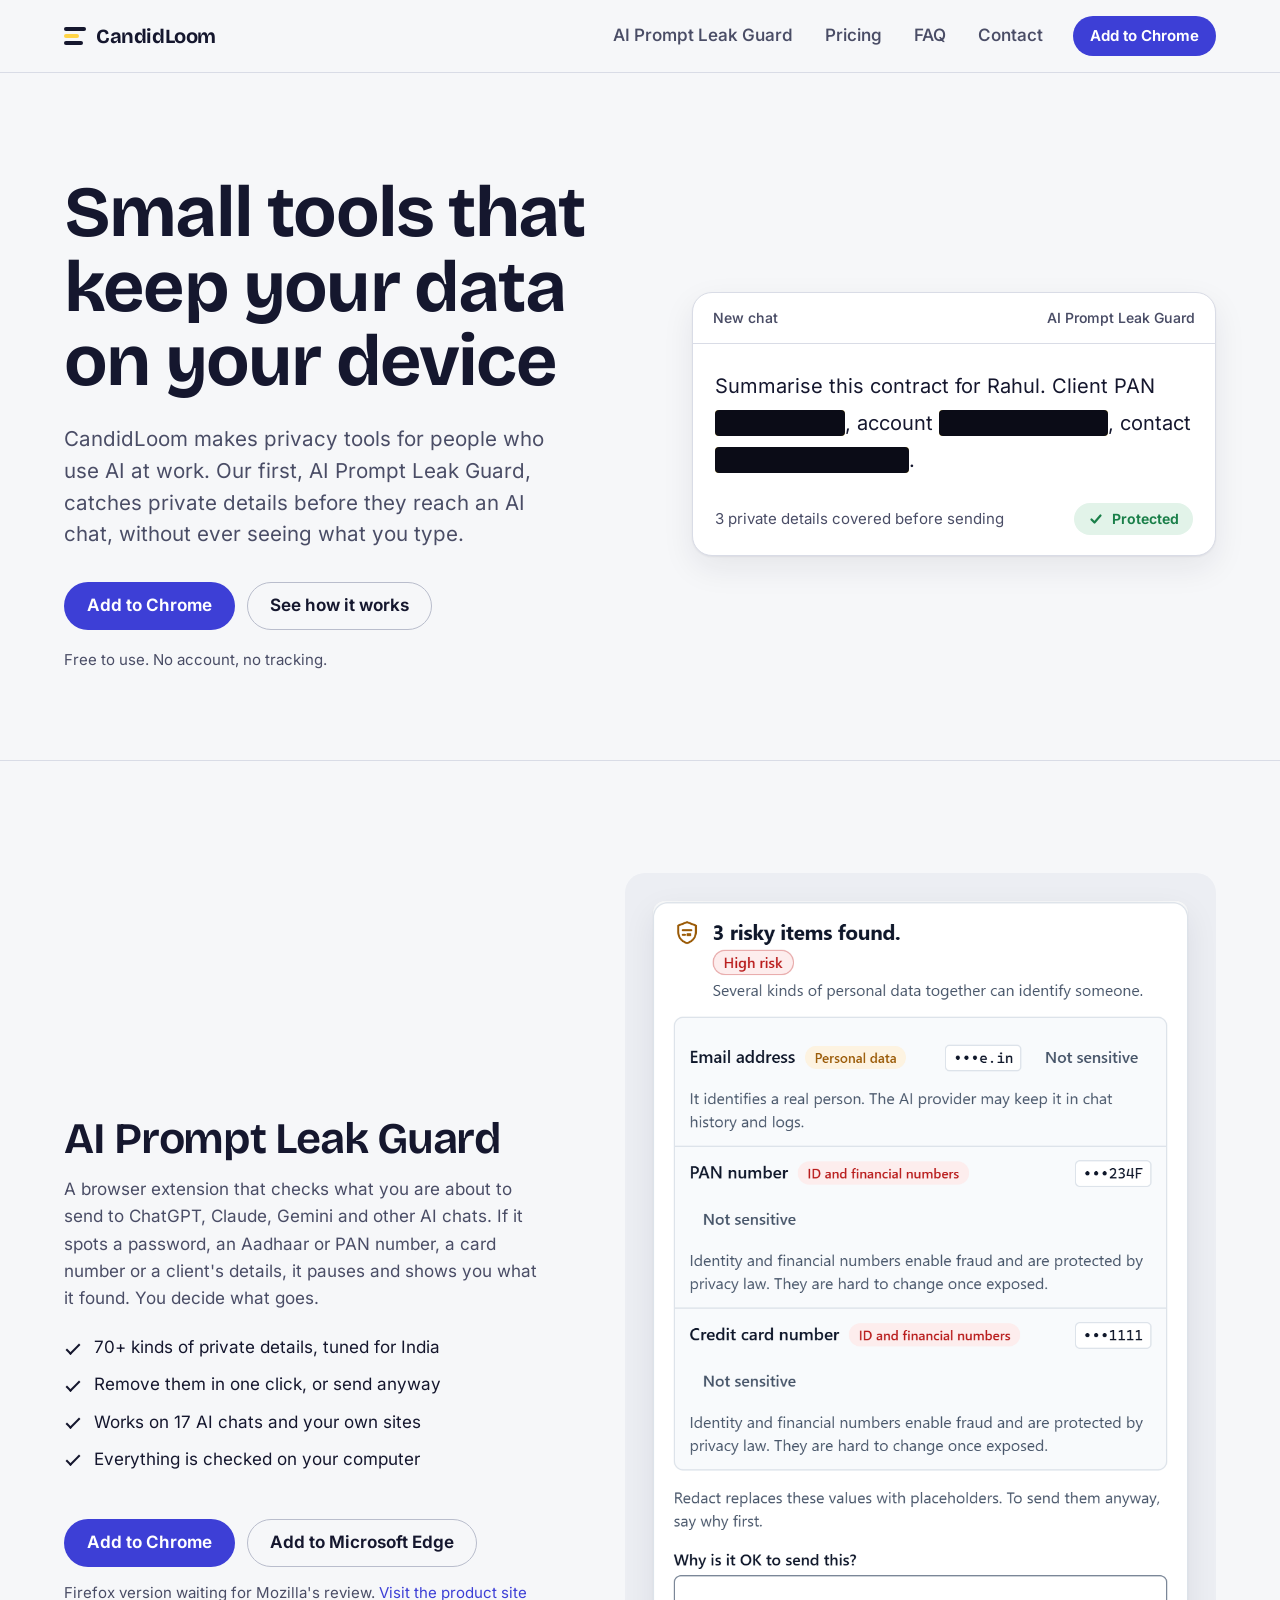
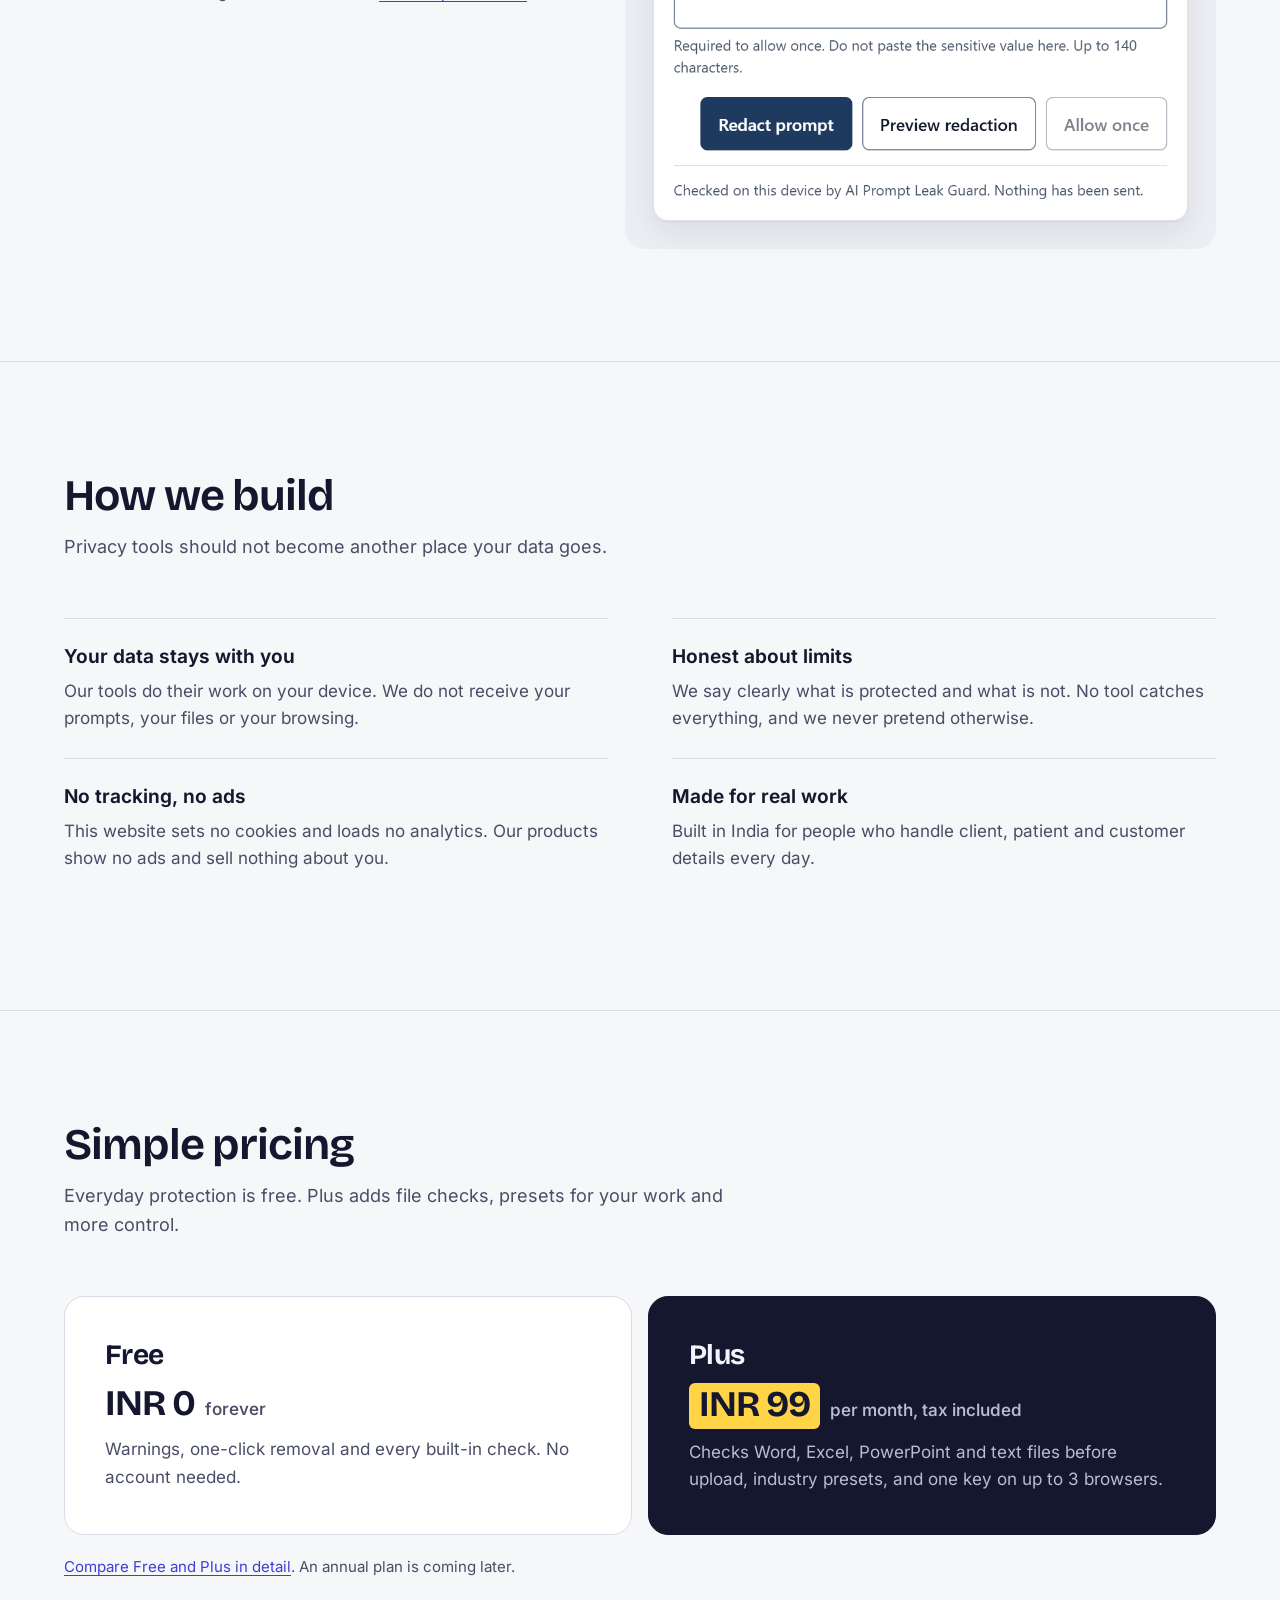
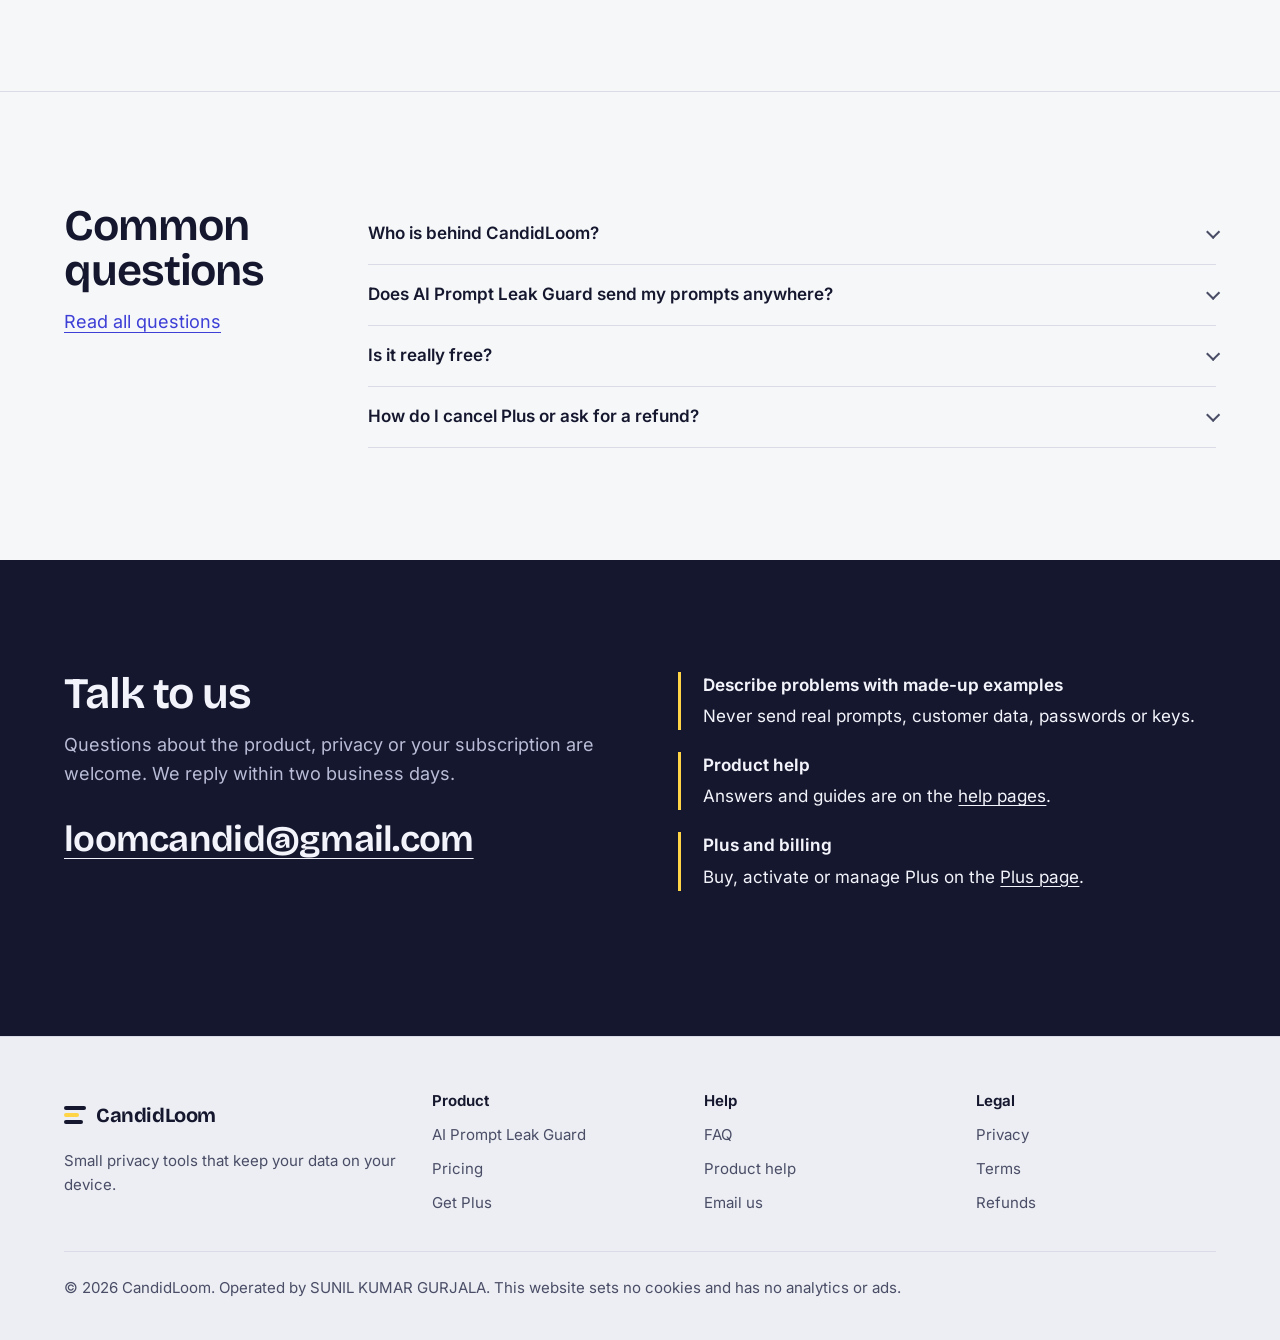
==== commit aa2d31f8: "feat: redesign candidloom.com for end users, add an FAQ page Same visual language as the AI Prompt L" ====
--- a/index.html
+++ b/index.html
@@ -1,31 +1,33 @@
 <!doctype html>
-<html lang="en" data-theme="system">
+<html lang="en">
 <head>
   <meta charset="utf-8" />
   <meta name="viewport" content="width=device-width, initial-scale=1" />
-  <title>CandidLoom — privacy-first tools</title>
-  <meta name="description" content="CandidLoom builds privacy-first developer and security tools that run on your device. First product: AI Prompt Leak Guard, a local-first browser extension." />
+  <title>CandidLoom — privacy tools that keep your data on your device</title>
+  <meta name="description" content="CandidLoom makes privacy tools for people who use AI at work. AI Prompt Leak Guard catches passwords, ID numbers and client details before they reach an AI chat, checked on your own device." />
   <link rel="canonical" href="https://candidloom.com/" />
-  <meta name="theme-color" content="#1e3a5f" media="(prefers-color-scheme: light)" />
-  <meta name="theme-color" content="#16294a" media="(prefers-color-scheme: dark)" />
+  <meta name="theme-color" content="#f6f7f9" media="(prefers-color-scheme: light)" />
+  <meta name="theme-color" content="#0e0f1e" media="(prefers-color-scheme: dark)" />
   <meta name="color-scheme" content="light dark" />
   <meta property="og:type" content="website" />
   <meta property="og:site_name" content="CandidLoom" />
-  <meta property="og:title" content="CandidLoom — privacy-first tools" />
-  <meta property="og:description" content="CandidLoom builds privacy-first developer and security tools that run on your device. First product: AI Prompt Leak Guard, a local-first browser extension." />
+  <meta property="og:title" content="CandidLoom — privacy tools that keep your data on your device" />
+  <meta property="og:description" content="AI Prompt Leak Guard catches passwords, ID numbers and client details before they reach an AI chat, checked on your own device." />
   <meta property="og:url" content="https://candidloom.com/" />
   <meta property="og:image" content="https://candidloom.com/assets/social-card.png" />
   <meta property="og:image:width" content="1400" />
   <meta property="og:image:height" content="560" />
   <meta property="og:image:alt" content="AI Prompt Leak Guard — check prompts locally before you send" />
   <meta name="twitter:card" content="summary_large_image" />
-  <meta name="twitter:title" content="CandidLoom — privacy-first tools" />
-  <meta name="twitter:description" content="CandidLoom builds privacy-first developer and security tools that run on your device. First product: AI Prompt Leak Guard, a local-first browser extension." />
+  <meta name="twitter:title" content="CandidLoom — privacy tools that keep your data on your device" />
+  <meta name="twitter:description" content="AI Prompt Leak Guard catches passwords, ID numbers and client details before they reach an AI chat, checked on your own device." />
   <meta name="twitter:image" content="https://candidloom.com/assets/social-card.png" />
   <meta name="twitter:image:alt" content="AI Prompt Leak Guard — check prompts locally before you send" />
   <link rel="icon" href="favicon.ico" sizes="32x32" />
   <link rel="icon" type="image/png" sizes="32x32" href="assets/favicon-32.png" />
   <link rel="apple-touch-icon" sizes="180x180" href="assets/apple-touch-icon.png" />
+  <link rel="preload" href="assets/fonts/bricolage-grotesque-latin-wght.woff2" as="font" type="font/woff2" crossorigin />
+  <link rel="preload" href="assets/fonts/inter-var-latin.woff2" as="font" type="font/woff2" crossorigin />
   <link rel="stylesheet" href="styles.css" />
   <script type="application/ld+json">
   {
@@ -33,117 +35,164 @@
     "@type": "Organization",
     "name": "CandidLoom",
     "url": "https://candidloom.com/",
-    "logo": "https://candidloom.com/assets/candidloom-logo.png"
+    "logo": "https://candidloom.com/assets/candidloom-logo.png",
+    "email": "loomcandid@gmail.com"
   }
   </script>
 </head>
 <body>
   <a class="skip-link" href="#main">Skip to content</a>
   <header class="site-header">
-    <div class="wrap">
+    <div class="site-header-inner">
       <a class="wordmark" href="index.html" aria-label="CandidLoom home"><span class="mark" aria-hidden="true"><span></span><span></span><span></span></span>CandidLoom</a>
-      <nav class="site-nav" aria-label="Primary">
-        <ul>
-          <li><a href="index.html#products">Products</a></li>
-          <li><a href="index.html#about">About</a></li>
-          <li><a href="index.html#contact">Contact</a></li>
-        </ul>
-      </nav>
+      <div class="site-nav-shell" data-open="false">
+        <button class="site-nav-toggle" type="button" aria-expanded="false" aria-controls="primary-navigation">Menu</button>
+        <nav class="site-nav" id="primary-navigation" aria-label="Primary"><a href="#product">AI Prompt Leak Guard</a><a href="#pricing">Pricing</a><a href="faq.html">FAQ</a><a href="#contact">Contact</a></nav>
+        <a class="button button-primary button-small nav-cta" href="https://chromewebstore.google.com/detail/ai-prompt-leak-guard/biadjabdfbomjiohhmddppjheadcidjg">Add to Chrome</a>
+      </div>
     </div>
   </header>
+
   <main id="main">
-    <section class="hero" aria-labelledby="hero-title">
+    <div class="wrap">
+      <section class="hero" aria-labelledby="hero-title">
+        <div class="hero-copy">
+          <h1 id="hero-title">Small tools that keep your data on your device</h1>
+          <p class="lede">CandidLoom makes privacy tools for people who use AI at work. Our first, AI Prompt Leak Guard, catches private details before they reach an AI chat, without ever seeing what you type.</p>
+          <div class="hero-actions" role="group" aria-label="Get started">
+            <a class="button button-primary" href="https://chromewebstore.google.com/detail/ai-prompt-leak-guard/biadjabdfbomjiohhmddppjheadcidjg">Add to Chrome</a>
+            <a class="button button-secondary" href="#product">See how it works</a>
+          </div>
+          <p class="hero-note">Free to use. No account, no tracking.</p>
+        </div>
+        <figure class="demo" aria-label="Example: three private details in a prompt are highlighted, then covered before the prompt is sent.">
+          <div class="demo-bar" aria-hidden="true"><span>New chat</span><span>AI Prompt Leak Guard</span></div>
+          <div class="demo-body" aria-hidden="true">
+            <p>Summarise this contract for Rahul. Client PAN <span class="secret">ABCPE1234F</span>, account <span class="secret">50100123456789</span>, contact <span class="secret">rahul.k@example.in</span>.</p>
+          </div>
+          <div class="demo-foot" aria-hidden="true">
+            <span class="demo-found">3 private details covered before sending</span>
+            <span class="status-pill"><svg viewBox="0 0 16 16" aria-hidden="true" focusable="false"><path d="M3.5 8.5 6.5 11.5 12.5 4.5" fill="none" stroke="currentColor" stroke-width="2.2" stroke-linecap="round" stroke-linejoin="round"/></svg>Protected</span>
+          </div>
+        </figure>
+      </section>
+    </div>
+
+    <section class="section" id="product" aria-labelledby="product-title">
       <div class="wrap">
-        <h1 id="hero-title">Privacy-first tools that keep your data on your device.</h1>
-        <p class="lede">CandidLoom builds small, focused developer and security tools. They do their work locally, explain what they protect and what they do not, and never need your private text to function.</p>
-        <div class="actions">
-          <a class="button" href="#products">See products</a>
-          <a class="button secondary" href="#contact">Contact</a>
+        <div class="feature">
+          <div class="feature-copy">
+            <h2 id="product-title">AI Prompt Leak Guard</h2>
+            <p>A browser extension that checks what you are about to send to ChatGPT, Claude, Gemini and other AI chats. If it spots a password, an Aadhaar or PAN number, a card number or a client's details, it pauses and shows you what it found. You decide what goes.</p>
+            <ul class="checklist">
+              <li>70+ kinds of private details, tuned for India</li>
+              <li>Remove them in one click, or send anyway</li>
+              <li>Works on 17 AI chats and your own sites</li>
+              <li>Everything is checked on your computer</li>
+            </ul>
+            <div class="hero-actions">
+              <a class="button button-primary" href="https://chromewebstore.google.com/detail/ai-prompt-leak-guard/biadjabdfbomjiohhmddppjheadcidjg">Add to Chrome</a>
+              <a class="button button-secondary" href="https://microsoftedge.microsoft.com/addons/detail/lnjedjbddbcmophmmccomjanllkcdajj">Add to Microsoft Edge</a>
+            </div>
+            <p class="meta">Firefox version waiting for Mozilla's review. <a href="https://candidloom-hub.github.io/ai-prompt-leak-guard/">Visit the product site</a></p>
+          </div>
+          <figure class="shot"><picture><source srcset="assets/shots/warning-dark.png" media="(prefers-color-scheme: dark)" /><img src="assets/shots/warning-light.png" alt="The AI Prompt Leak Guard warning listing a PAN number, an email address and a card number, with buttons to remove them" width="440" height="756" loading="lazy" decoding="async" /></picture></figure>
         </div>
       </div>
     </section>
 
-    <section class="section" id="products" aria-labelledby="products-title">
+    <section class="section" aria-labelledby="values-title">
       <div class="wrap">
-        <h2 id="products-title">Products</h2>
-        <article class="product-card" aria-labelledby="aplg-title">
-          <div>
-            <div class="product-title">
-              <svg class="product-mark" xmlns="http://www.w3.org/2000/svg" viewBox="0 0 32 32" fill="none" aria-hidden="true" focusable="false">
-                <path d="M16 3.5 26.5 7.4v7.8c0 6.6-4.4 11.3-10.5 13.3C9.9 26.5 5.5 21.8 5.5 15.2V7.4L16 3.5Z" stroke="currentColor" stroke-width="2.4" stroke-linejoin="round" />
-                <path d="M11 13h10" stroke="currentColor" stroke-width="2.4" stroke-linecap="round" />
-                <path d="M11 18.5h2.5" stroke="currentColor" stroke-width="2.4" stroke-linecap="round" />
-                <path d="M16.5 16.8h3.5a1 1 0 0 1 1 1v1.4a1 1 0 0 1-1 1h-3.5a1 1 0 0 1-1-1v-1.4a1 1 0 0 1 1-1Z" fill="currentColor" />
-              </svg>
-              <h3 id="aplg-title">AI Prompt Leak Guard</h3>
-            </div>
-            <p class="status">Available for Chrome and Edge. Firefox in review.</p>
-            <p class="tagline">Check sensitive text locally before sending an AI prompt.</p>
-            <p class="muted">A local-first Manifest V3 browser extension for Chrome, Edge and Firefox. It checks prompts on <a href="https://candidloom-hub.github.io/ai-prompt-leak-guard/supported-sites.html">18 AI chat services</a>.</p>
-            <ul class="points">
-              <li><strong>Warn, redact or block</strong> secrets, personal data and your own custom sensitive terms before a prompt is sent.</li>
-              <li><strong>All detection runs on-device.</strong> Prompt text is not sent to AI Prompt Leak Guard or CandidLoom.</li>
-              <li><strong>No telemetry by default,</strong> and free local protection needs no account or payment.</li>
-              <li><strong>Plus, INR 99 per person per month.</strong> Plus adds local inspection of readable uploads: text files, Word, Excel and PowerPoint. PDFs, images, audio and video are not inspected. Plus renews automatically through your licence key.</li>
-            </ul>
-            <div class="actions">
-              <a class="button" href="https://chromewebstore.google.com/detail/ai-prompt-leak-guard/biadjabdfbomjiohhmddppjheadcidjg">Get it for Chrome</a>
-              <a class="button" href="https://microsoftedge.microsoft.com/addons/detail/lnjedjbddbcmophmmccomjanllkcdajj">Get it for Microsoft Edge</a>
-            </div>
-            <div class="actions secondary-actions">
-              <a class="button secondary" href="https://candidloom-hub.github.io/ai-prompt-leak-guard/">Product site</a>
-              <a class="button secondary" href="https://aplg-billing-production.pages.dev/checkout">Buy Plus</a>
-            </div>
-          </div>
-          <figure class="shot">
-            <img src="assets/popup-local-first.png" alt="AI Prompt Leak Guard popup showing local-first protection status" width="1280" height="720" loading="lazy" decoding="async" />
-            <figcaption>The extension popup shows local-first protection status.</figcaption>
-          </figure>
-        </article>
+        <div class="section-head">
+          <h2 id="values-title">How we build</h2>
+          <p>Privacy tools should not become another place your data goes.</p>
+        </div>
+        <div class="catch-grid">
+          <article class="catch">
+            <h3>Your data stays with you</h3>
+            <p>Our tools do their work on your device. We do not receive your prompts, your files or your browsing.</p>
+          </article>
+          <article class="catch">
+            <h3>Honest about limits</h3>
+            <p>We say clearly what is protected and what is not. No tool catches everything, and we never pretend otherwise.</p>
+          </article>
+          <article class="catch">
+            <h3>No tracking, no ads</h3>
+            <p>This website sets no cookies and loads no analytics. Our products show no ads and sell nothing about you.</p>
+          </article>
+          <article class="catch">
+            <h3>Made for real work</h3>
+            <p>Built in India for people who handle client, patient and customer details every day.</p>
+          </article>
+        </div>
       </div>
     </section>
 
-    <section class="section" id="about" aria-labelledby="about-title">
-      <div class="wrap two-col">
+    <section class="section" id="pricing" aria-labelledby="pricing-title">
+      <div class="wrap">
+        <div class="section-head">
+          <h2 id="pricing-title">Simple pricing</h2>
+          <p>Everyday protection is free. Plus adds file checks, presets for your work and more control.</p>
+        </div>
+        <div class="mini-plans">
+          <article class="plan" aria-labelledby="mini-free">
+            <h3 id="mini-free">Free</h3>
+            <p class="price"><span class="price-amount">INR 0</span><span class="price-unit">forever</span></p>
+            <p class="plan-sub">Warnings, one-click removal and every built-in check. No account needed.</p>
+          </article>
+          <article class="plan plan-plus" aria-labelledby="mini-plus">
+            <h3 id="mini-plus">Plus</h3>
+            <p class="price"><span class="price-amount">INR 99</span><span class="price-unit">per month, tax included</span></p>
+            <p class="plan-sub">Checks Word, Excel, PowerPoint and text files before upload, industry presets, and one key on up to 3 browsers.</p>
+          </article>
+        </div>
+        <p class="price-footnote"><a href="https://candidloom-hub.github.io/ai-prompt-leak-guard/pricing.html">Compare Free and Plus in detail</a>. An annual plan is coming later.</p>
+      </div>
+    </section>
+
+    <section class="section" aria-labelledby="faq-title">
+      <div class="wrap faq-layout">
+        <div class="section-head">
+          <h2 id="faq-title">Common questions</h2>
+          <p><a href="faq.html">Read all questions</a></p>
+        </div>
         <div>
-          <h2 id="about-title">About CandidLoom</h2>
-          <div class="prose">
-            <p>CandidLoom is the brand behind AI Prompt Leak Guard. It is operated by SUNIL KUMAR GURJALA as an individual business.</p>
-            <p>We build tools that help people review sensitive text before it leaves their hands. Detection can miss information, so our tools supplement your own review and your organization's rules rather than replace them.</p>
-          </div>
+          <details class="faq"><summary>Who is behind CandidLoom?</summary><div class="faq-answer"><p>CandidLoom is run by SUNIL KUMAR GURJALA, an individual business in India. That name may appear at checkout and on payment records.</p></div></details>
+          <details class="faq"><summary>Does AI Prompt Leak Guard send my prompts anywhere?</summary><div class="faq-answer"><p>No. Every check happens in your browser on your own computer. Your prompts never reach CandidLoom or anyone else.</p></div></details>
+          <details class="faq"><summary>Is it really free?</summary><div class="faq-answer"><p>Yes. The free plan has no account and no time limit. Plus is optional, for INR 99 a month.</p></div></details>
+          <details class="faq"><summary>How do I cancel Plus or ask for a refund?</summary><div class="faq-answer"><p>Cancel any time from the checkout page after verifying your email. Your first purchase can be refunded within seven days. See our <a href="refunds.html">refunds policy</a>.</p></div></details>
         </div>
-        <ul class="principles">
-          <li><strong>Local first</strong><span class="muted">Processing happens in your browser, on your device.</span></li>
-          <li><strong>Candid about limits</strong><span class="muted">We say what is protected, what is not, and what is still pending.</span></li>
-          <li><strong>No tracking</strong><span class="muted">This site sets no cookies and loads no analytics.</span></li>
+      </div>
+    </section>
+
+    <section class="band" id="contact" aria-labelledby="contact-title">
+      <div class="wrap promise">
+        <div class="section-head">
+          <h2 id="contact-title">Talk to us</h2>
+          <p>Questions about the product, privacy or your subscription are welcome. We reply within two business days.</p>
+          <a class="contact-email" href="mailto:loomcandid@gmail.com">loomcandid@gmail.com</a>
+        </div>
+        <ul class="promise-list">
+          <li><strong>Describe problems with made-up examples</strong><span>Never send real prompts, customer data, passwords or keys.</span></li>
+          <li><strong>Product help</strong><span>Answers and guides are on the <a href="https://candidloom-hub.github.io/ai-prompt-leak-guard/docs.html">help pages</a>.</span></li>
+          <li><strong>Plus and billing</strong><span>Buy, activate or manage Plus on the <a href="https://aplg-billing-production.pages.dev/">Plus page</a>.</span></li>
         </ul>
       </div>
     </section>
+  </main>
 
-    <section class="section" id="contact" aria-labelledby="contact-title">
-      <div class="wrap two-col">
-        <h2 id="contact-title">Contact</h2>
-        <div class="contact-box">
-          <a class="email" href="mailto:loomcandid@gmail.com">loomcandid@gmail.com</a>
-          <p>Product, privacy or business questions are welcome. Please describe issues with made-up examples and never send real prompts, customer data, passwords or keys.</p>
-          <p>Product help: <a href="https://candidloom-hub.github.io/ai-prompt-leak-guard/support.html">AI Prompt Leak Guard support</a></p>
-        </div>
+  <footer class="site-footer">
+    <div class="site-footer-inner">
+      <div class="footer-about">
+        <a class="wordmark" href="index.html"><span class="mark" aria-hidden="true"><span></span><span></span><span></span></span>CandidLoom</a>
+        <p>Small privacy tools that keep your data on your device.</p>
       </div>
-    </section>
-  </main>
-  <footer class="site-footer">
-    <div class="wrap">
-      <p class="copyright">&copy; 2026 CandidLoom</p>
-      <nav aria-label="Footer">
-        <ul>
-          <li><a href="privacy.html">Privacy</a></li>
-          <li><a href="terms.html">Terms</a></li>
-          <li><a href="refunds.html">Refunds</a></li>
-          <li><a href="https://candidloom-hub.github.io/ai-prompt-leak-guard/">AI Prompt Leak Guard</a></li>
-          <li><a href="mailto:loomcandid@gmail.com">loomcandid@gmail.com</a></li>
-        </ul>
-      </nav>
+      <div class="footer-col"><h2>Product</h2><ul><li><a href="https://candidloom-hub.github.io/ai-prompt-leak-guard/">AI Prompt Leak Guard</a></li><li><a href="https://candidloom-hub.github.io/ai-prompt-leak-guard/pricing.html">Pricing</a></li><li><a href="https://aplg-billing-production.pages.dev/">Get Plus</a></li></ul></div>
+      <div class="footer-col"><h2>Help</h2><ul><li><a href="faq.html">FAQ</a></li><li><a href="https://candidloom-hub.github.io/ai-prompt-leak-guard/docs.html">Product help</a></li><li><a href="mailto:loomcandid@gmail.com">Email us</a></li></ul></div>
+      <div class="footer-col"><h2>Legal</h2><ul><li><a href="privacy.html">Privacy</a></li><li><a href="terms.html">Terms</a></li><li><a href="refunds.html">Refunds</a></li></ul></div>
+      <p class="footer-legal">&copy; 2026 CandidLoom. Operated by SUNIL KUMAR GURJALA. This website sets no cookies and has no analytics or ads.</p>
     </div>
   </footer>
+  <script src="assets/navigation.js"></script>
 </body>
 </html>
--- a/styles.css
+++ b/styles.css
@@ -1,26 +1,10 @@
+@import url('assets/site-tokens.css');
+
 /*
- * CandidLoom company site, on the AI Prompt Leak Guard 0.1.2 design system.
- * Every colour, radius, type step, motion duration and shadow comes from
- * assets/tokens.css, copied unchanged from the extension (with the bundled
- * Inter face, SIL OFL 1.1). This file holds layout and component rules only:
- * no colour literals. Navy shell band, slate text on white and mist, green
- * only for "protected", hairline containers, 44px targets, light and dark
- * designed together. No external fonts, scripts or trackers.
+ * CandidLoom website, sharing the AI Prompt Leak Guard site design. One memorable element: the hero prompt where
+ * risky values are marked, then redacted. Everything else stays quiet.
+ * Colours come only from site-tokens.css.
  */
-@import url('assets/tokens.css');
-
-:root {
-  --site-measure: 44rem;
-  --site-wide: 70rem;
-  --site-gutter: 16px;
-  --site-line-prose: 1.6;
-}
-
-@media (min-width: 640px) {
-  :root {
-    --site-gutter: 24px;
-  }
-}
 
 *,
 *::before,
@@ -29,537 +13,1384 @@
 }
 
 html {
-  background: var(--ui-bg);
-  color: var(--ui-text);
-  font-family: var(--ui-font-sans);
-  font-feature-settings: 'cv11', 'ss01';
-  font-size: 100%;
-  line-height: var(--ui-line-body);
   -webkit-text-size-adjust: 100%;
   text-size-adjust: 100%;
-  -webkit-font-smoothing: antialiased;
+  scroll-padding-top: 88px;
 }
 
 body {
   margin: 0;
-  background: var(--ui-bg);
-  color: var(--ui-text);
-  font-size: var(--ui-font-size-lg);
-  overflow-wrap: break-word;
-}
-
-::selection {
-  background: var(--ui-selection);
-  color: var(--ui-text);
-}
-
-img {
+  background: var(--paper);
+  color: var(--ink);
+  font-family: var(--font-body);
+  font-size: 1.0625rem;
+  line-height: 1.6;
+  font-feature-settings: 'cv11', 'ss01';
+}
+
+img,
+video,
+svg {
+  max-width: 100%;
+}
+
+img,
+video {
+  height: auto;
   display: block;
-  max-width: 100%;
-  height: auto;
+}
+
+a {
+  color: var(--signal);
+  text-underline-offset: 0.2em;
+  text-decoration-thickness: 1px;
+}
+
+a:hover {
+  color: var(--signal-strong);
+}
+
+:focus-visible {
+  outline: 3px solid var(--focus);
+  outline-offset: 3px;
+  border-radius: var(--radius-sm);
 }
 
 h1,
 h2,
 h3 {
   margin: 0;
-  color: var(--ui-text);
-  font-weight: var(--ui-weight-strong);
-  letter-spacing: var(--ui-tracking-tight);
-  line-height: var(--ui-line-compact);
+  color: var(--ink);
   text-wrap: balance;
 }
 
+h1,
+h2 {
+  font-family: var(--font-display);
+  font-weight: 700;
+  letter-spacing: -0.025em;
+  line-height: 1.04;
+}
+
+h2 {
+  font-size: clamp(1.9rem, 3.4vw, 2.75rem);
+  font-weight: 650;
+}
+
+h3 {
+  font-size: 1.1875rem;
+  font-weight: 650;
+  line-height: 1.3;
+}
+
 p {
-  margin: 0 0 var(--ui-space-4);
-}
-
-a {
-  color: var(--ui-accent);
-  text-decoration-thickness: 1px;
-  text-underline-offset: 3px;
-}
-
-a:hover {
-  text-decoration-thickness: 2px;
-}
-
-a:focus-visible {
-  outline: 3px solid var(--ui-focus);
-  outline-offset: 2px;
-  border-radius: var(--ui-radius-xs);
+  margin: 0;
+}
+
+.visually-hidden {
+  position: absolute;
+  width: 1px;
+  height: 1px;
+  overflow: hidden;
+  clip: rect(0 0 0 0);
+  white-space: nowrap;
 }
 
 .skip-link {
   position: absolute;
-  left: var(--ui-space-4);
-  top: var(--ui-space-4);
-  z-index: 10;
-  transform: translateY(-200%);
-  border-radius: var(--ui-radius-sm);
-  background: var(--ui-accent);
-  color: var(--ui-accent-contrast);
-  font-weight: var(--ui-weight-medium);
-  padding: var(--ui-space-3) var(--ui-space-4);
+  left: 16px;
+  top: -64px;
+  z-index: 100;
+  padding: 10px 16px;
+  border-radius: var(--radius-sm);
+  background: var(--ink);
+  color: var(--paper);
+  font-weight: 600;
 }
 
 .skip-link:focus {
-  transform: translateY(0);
+  top: 16px;
 }
 
 .wrap {
-  width: min(100% - 2 * var(--site-gutter), var(--site-wide));
+  width: min(100% - 2 * var(--gutter), var(--wrap));
   margin-inline: auto;
 }
 
-.muted {
-  color: var(--ui-muted);
-}
-
-/* Header: the navy shell band ------------------------------------------- */
+/* Header */
 
 .site-header {
-  /* Transparent in colour themes; a visible rule under forced colours. */
-  border-bottom: 1px solid transparent;
-  background: var(--ui-shell);
-  color: var(--ui-shell-text);
-}
-
-.site-header .wrap {
+  position: sticky;
+  top: 0;
+  z-index: 40;
+  background: var(--paper);
+  border-bottom: 1px solid var(--line);
+}
+
+.site-header-inner {
+  display: flex;
+  align-items: center;
+  gap: 24px;
+  min-height: 72px;
+  width: min(100% - 2 * var(--gutter), var(--wrap));
+  margin-inline: auto;
+}
+
+.brand {
+  display: inline-flex;
+  align-items: center;
+  gap: 10px;
+  min-height: 44px;
+  color: var(--ink);
+  font-family: var(--font-display);
+  font-size: 1.125rem;
+  font-weight: 700;
+  letter-spacing: -0.01em;
+  text-decoration: none;
+  white-space: nowrap;
+}
+
+.brand:hover {
+  color: var(--ink);
+}
+
+.brand-logo {
+  width: 28px;
+  height: 28px;
+  flex: none;
+  color: var(--ink);
+}
+
+.site-nav-shell {
+  display: flex;
+  align-items: center;
+  gap: 16px;
+  margin-left: auto;
+}
+
+.site-nav {
+  display: flex;
+  align-items: center;
+  gap: 4px;
+}
+
+.site-nav a {
+  display: inline-flex;
+  align-items: center;
+  min-height: 44px;
+  padding: 0 14px;
+  border-radius: var(--radius-sm);
+  color: var(--ink-soft);
+  font-weight: 550;
+  text-decoration: none;
+}
+
+.site-nav a:hover {
+  color: var(--ink);
+  background: var(--surface-sunk);
+}
+
+.site-nav a[aria-current='page'] {
+  color: var(--ink);
+  box-shadow: inset 0 -2px 0 var(--ink);
+  border-radius: 0;
+}
+
+.site-nav-toggle {
+  display: none;
+}
+
+/* Buttons */
+
+.button {
+  display: inline-flex;
+  align-items: center;
+  justify-content: center;
+  gap: 8px;
+  min-height: 48px;
+  padding: 0 22px;
+  border: 1px solid transparent;
+  border-radius: 999px;
+  font: inherit;
+  font-weight: 650;
+  text-decoration: none;
+  cursor: pointer;
+  transition: background-color 160ms ease, color 160ms ease, border-color 160ms ease;
+}
+
+.button-primary {
+  background: var(--signal);
+  color: var(--on-signal);
+}
+
+.button-primary:hover {
+  background: var(--signal-strong);
+  color: var(--on-signal);
+}
+
+.button-secondary {
+  background: transparent;
+  color: var(--ink);
+  border-color: var(--line-strong);
+}
+
+.button-secondary:hover {
+  color: var(--ink);
+  border-color: var(--ink);
+}
+
+.button-small {
+  min-height: 40px;
+  padding: 0 16px;
+  font-size: 0.9375rem;
+}
+
+/* Hero */
+
+.hero {
+  display: grid;
+  grid-template-columns: minmax(0, 1.05fr) minmax(0, 1fr);
+  align-items: center;
+  gap: clamp(32px, 6vw, 80px);
+  padding-block: clamp(48px, 8vw, 104px) clamp(48px, 7vw, 88px);
+}
+
+.hero h1 {
+  font-size: clamp(2.5rem, 5.6vw, 4.5rem);
+  max-width: 13ch;
+}
+
+.hero .lede {
+  margin-top: 24px;
+  max-width: 38ch;
+  color: var(--ink-soft);
+  font-size: clamp(1.125rem, 1.6vw, 1.3125rem);
+  line-height: 1.55;
+}
+
+.hero-actions {
+  display: flex;
+  flex-wrap: wrap;
+  gap: 12px;
+  margin-top: 32px;
+}
+
+.hero-note {
+  margin-top: 18px;
+  color: var(--ink-soft);
+  font-size: 0.9375rem;
+}
+
+/* The prompt demo: risky values are marked, then covered. */
+
+.demo {
+  margin: 0;
+  border: 1px solid var(--line);
+  border-radius: var(--radius-lg);
+  background: var(--surface);
+  box-shadow: var(--shadow);
+  overflow: hidden;
+}
+
+.demo-bar {
+  display: flex;
+  align-items: center;
+  justify-content: space-between;
+  gap: 12px;
+  padding: 14px 20px;
+  border-bottom: 1px solid var(--line);
+  color: var(--ink-soft);
+  font-size: 0.875rem;
+  font-weight: 550;
+}
+
+.demo-body {
+  padding: 24px 22px 8px;
+  font-size: clamp(1.0625rem, 1.7vw, 1.25rem);
+  line-height: 1.85;
+}
+
+.demo-body p + p {
+  margin-top: 6px;
+}
+
+.secret {
+  position: relative;
+  padding: 1px 3px;
+  border-radius: 4px;
+  animation: mark-found 420ms ease 900ms both;
+}
+
+.secret::after {
+  content: '';
+  position: absolute;
+  inset: 0;
+  border-radius: 4px;
+  background: var(--redact);
+  transform: scaleX(0);
+  transform-origin: left center;
+  animation: redact 480ms cubic-bezier(0.2, 0.7, 0.2, 1) 2100ms both;
+}
+
+.secret:nth-of-type(2) {
+  animation-delay: 1150ms;
+}
+
+.secret:nth-of-type(2)::after {
+  animation-delay: 2300ms;
+}
+
+.secret:nth-of-type(3) {
+  animation-delay: 1400ms;
+}
+
+.secret:nth-of-type(3)::after {
+  animation-delay: 2500ms;
+}
+
+.demo[data-wait] .secret,
+.demo[data-wait] .secret::after,
+.demo[data-wait] .status-pill {
+  animation-play-state: paused;
+}
+
+@keyframes mark-found {
+  from {
+    background: transparent;
+  }
+  to {
+    background: var(--mark);
+    color: var(--on-mark);
+  }
+}
+
+@keyframes redact {
+  to {
+    transform: scaleX(1);
+  }
+}
+
+.demo-foot {
   display: flex;
   flex-wrap: wrap;
   align-items: center;
   justify-content: space-between;
-  gap: var(--ui-space-2) var(--ui-space-5);
-  min-height: 64px;
-  padding-block: var(--ui-space-2);
-}
-
-.site-header :focus-visible {
-  outline-color: var(--ui-shell-text);
-}
-
-/* The CandidLoom mark: three loom threads, the middle one raised. */
+  gap: 12px;
+  padding: 16px 22px 20px;
+}
+
+.demo-found {
+  color: var(--ink-soft);
+  font-size: 0.9375rem;
+}
+
+.status-pill {
+  display: inline-flex;
+  align-items: center;
+  gap: 8px;
+  min-height: 32px;
+  padding: 0 14px;
+  border-radius: 999px;
+  background: var(--safe-tint);
+  color: var(--safe);
+  font-size: 0.875rem;
+  font-weight: 650;
+  animation: appear 300ms ease 3000ms both;
+}
+
+.status-pill svg {
+  width: 16px;
+  height: 16px;
+}
+
+@keyframes appear {
+  from {
+    opacity: 0;
+  }
+  to {
+    opacity: 1;
+  }
+}
+
+/* Sections */
+
+.section {
+  padding-block: var(--section);
+  border-top: 1px solid var(--line);
+}
+
+.section-head {
+  display: grid;
+  gap: 14px;
+  max-width: 44rem;
+  margin-bottom: clamp(32px, 5vw, 56px);
+}
+
+.section-head p {
+  color: var(--ink-soft);
+  font-size: 1.125rem;
+}
+
+/* How it works: a real sequence, so it is numbered. */
+
+.steps {
+  display: grid;
+  grid-template-columns: repeat(3, minmax(0, 1fr));
+  gap: clamp(24px, 4vw, 48px);
+  margin: 0;
+  padding: 0;
+  list-style: none;
+  counter-reset: step;
+}
+
+.steps li {
+  counter-increment: step;
+  display: grid;
+  gap: 10px;
+  align-content: start;
+}
+
+.steps li::before {
+  content: counter(step);
+  display: grid;
+  place-items: center;
+  width: 44px;
+  height: 44px;
+  margin-bottom: 6px;
+  border: 2px solid var(--ink);
+  border-radius: 50%;
+  font-family: var(--font-display);
+  font-size: 1.25rem;
+  font-weight: 700;
+}
+
+.steps p {
+  color: var(--ink-soft);
+}
+
+/* Feature rows with real screenshots */
+
+.feature {
+  display: grid;
+  grid-template-columns: minmax(0, 0.9fr) minmax(0, 1.1fr);
+  align-items: center;
+  gap: clamp(28px, 6vw, 80px);
+}
+
+.feature + .feature {
+  margin-top: clamp(56px, 8vw, 104px);
+}
+
+.feature-reverse .feature-copy {
+  order: 2;
+}
+
+.feature-copy {
+  display: grid;
+  gap: 14px;
+  align-content: start;
+}
+
+.feature-copy h3 {
+  font-family: var(--font-display);
+  font-size: clamp(1.5rem, 2.4vw, 2rem);
+  font-weight: 650;
+  letter-spacing: -0.02em;
+  line-height: 1.1;
+}
+
+.feature-copy p {
+  color: var(--ink-soft);
+}
+
+.checklist {
+  display: grid;
+  align-content: start;
+  gap: 10px;
+  margin: 8px 0 0;
+  padding: 0;
+  list-style: none;
+}
+
+.checklist li {
+  position: relative;
+  padding-left: 30px;
+}
+
+.checklist li::before {
+  content: '';
+  position: absolute;
+  left: 2px;
+  top: 0.55em;
+  width: 14px;
+  height: 7px;
+  border-left: 2.5px solid var(--ink);
+  border-bottom: 2.5px solid var(--ink);
+  transform: rotate(-45deg);
+}
+
+.shot {
+  margin: 0;
+  padding: clamp(14px, 2.4vw, 28px);
+  border-radius: var(--radius-lg);
+  background: var(--surface-sunk);
+}
+
+.shot img {
+  width: 100%;
+  border-radius: var(--radius);
+  box-shadow: var(--shadow);
+}
+
+.shot-narrow img {
+  max-width: 380px;
+  margin-inline: auto;
+}
+
+.shot picture {
+  display: block;
+}
+
+/* What it catches */
+
+.catch-grid {
+  display: grid;
+  grid-template-columns: repeat(2, minmax(0, 1fr));
+  gap: 0 clamp(24px, 5vw, 64px);
+}
+
+.catch {
+  display: grid;
+  gap: 8px;
+  padding: 26px 0;
+  border-top: 1px solid var(--line);
+}
+
+.catch p {
+  color: var(--ink-soft);
+}
+
+.catch-example {
+  margin-top: 6px;
+  font-size: 0.9375rem;
+  color: var(--ink-soft);
+}
+
+.bar {
+  display: inline-block;
+  width: var(--w, 7ch);
+  height: 0.95em;
+  margin-inline: 2px;
+  border-radius: 3px;
+  background: var(--redact);
+  vertical-align: -0.12em;
+}
+
+.catch-items {
+  margin: 4px 0 0;
+  padding: 0;
+  list-style: none;
+  display: flex;
+  flex-wrap: wrap;
+  gap: 6px 8px;
+}
+
+.catch-items li {
+  padding: 2px 10px;
+  border: 1px solid var(--line);
+  border-radius: 999px;
+  color: var(--ink-soft);
+  font-size: 0.875rem;
+  background: var(--surface);
+}
+
+/* Sites */
+
+.site-list {
+  display: grid;
+  grid-template-columns: repeat(auto-fill, minmax(min(100%, 13rem), 1fr));
+  gap: 0 32px;
+  margin: 0;
+  padding: 0;
+  list-style: none;
+}
+
+.site-list li {
+  padding: 14px 0;
+  border-top: 1px solid var(--line);
+  font-weight: 550;
+}
+
+.site-list .soft {
+  display: block;
+  color: var(--ink-soft);
+  font-size: 0.875rem;
+  font-weight: 400;
+}
+
+/* Ink band */
+
+.band {
+  background: var(--band);
+  color: var(--on-band);
+  padding-block: var(--section);
+}
+
+.band h2,
+.band h3 {
+  color: var(--on-band);
+}
+
+.band p {
+  color: var(--on-band-soft);
+}
+
+.band a:not(.button) {
+  color: var(--on-band);
+}
+
+.promise {
+  display: grid;
+  grid-template-columns: minmax(0, 1fr) minmax(0, 1fr);
+  gap: clamp(32px, 6vw, 80px);
+  align-items: start;
+}
+
+.promise-list {
+  display: grid;
+  gap: 22px;
+  margin: 0;
+  padding: 0;
+  list-style: none;
+}
+
+.promise-list li {
+  display: grid;
+  gap: 4px;
+  padding-left: 22px;
+  border-left: 3px solid var(--mark);
+}
+
+.promise-list strong {
+  color: var(--on-band);
+  font-weight: 650;
+}
+
+.band .button-secondary {
+  color: var(--on-band);
+  border-color: var(--on-band-soft);
+}
+
+.band .button-secondary:hover {
+  border-color: var(--on-band);
+}
+
+/* Call to action */
+
+.cta {
+  display: grid;
+  grid-template-columns: minmax(0, 1fr) auto;
+  align-items: center;
+  gap: 24px 48px;
+}
+
+.cta h2 {
+  max-width: 18ch;
+}
+
+.cta p {
+  margin-top: 12px;
+  color: var(--ink-soft);
+}
+
+.cta .hero-actions {
+  margin-top: 0;
+}
+
+/* Pricing */
+
+.plans {
+  display: grid;
+  grid-template-columns: repeat(2, minmax(0, 1fr));
+  gap: clamp(16px, 3vw, 28px);
+  align-items: stretch;
+}
+
+.plan {
+  display: grid;
+  grid-template-rows: auto auto auto 1fr auto;
+  gap: 18px;
+  padding: clamp(24px, 4vw, 40px);
+  border: 1px solid var(--line);
+  border-radius: var(--radius-lg);
+  background: var(--surface);
+}
+
+.plan h2,
+.plan h3 {
+  font-family: var(--font-display);
+  font-size: 1.75rem;
+  font-weight: 700;
+  letter-spacing: -0.02em;
+}
+
+.plan-sub {
+  color: var(--ink-soft);
+}
+
+.price {
+  display: flex;
+  align-items: baseline;
+  flex-wrap: wrap;
+  gap: 4px 10px;
+}
+
+.price-amount {
+  font-family: var(--font-display);
+  font-size: clamp(2.75rem, 6vw, 3.75rem);
+  font-weight: 700;
+  letter-spacing: -0.03em;
+  line-height: 1;
+}
+
+.price-unit {
+  color: var(--ink-soft);
+  font-weight: 550;
+}
+
+.plan .checklist li::before {
+  border-color: var(--ink);
+}
+
+.plan .button {
+  width: 100%;
+}
+
+.plan-note {
+  color: var(--ink-soft);
+  font-size: 0.875rem;
+}
+
+.plan-plus {
+  background: var(--band);
+  border-color: var(--band);
+  color: var(--on-band);
+}
+
+.plan-plus h2,
+.plan-plus h3 {
+  color: var(--on-band);
+}
+
+.plan-plus .plan-sub,
+.plan-plus .price-unit,
+.plan-plus .plan-note {
+  color: var(--on-band-soft);
+}
+
+.plan-plus .price-amount {
+  color: var(--on-mark);
+  background: var(--mark);
+  padding: 4px 10px 6px;
+  border-radius: 6px;
+}
+
+.plan-plus .checklist li::before {
+  border-color: var(--mark);
+}
+
+.plan-plus .button-primary {
+  background: var(--mark);
+  color: var(--on-mark);
+}
+
+.plan-plus .button-primary:hover {
+  background: var(--on-band);
+  color: var(--band);
+}
+
+.plan-plus a:not(.button) {
+  color: var(--on-band);
+}
+
+.plan-tag {
+  justify-self: start;
+  padding: 3px 12px;
+  border-radius: 999px;
+  background: var(--band-raised);
+  color: var(--on-band);
+  font-size: 0.8125rem;
+  font-weight: 600;
+}
+
+.price-footnote {
+  margin-top: 20px;
+  color: var(--ink-soft);
+  font-size: 0.9375rem;
+}
+
+.compare-wrap {
+  overflow-x: auto;
+  border: 1px solid var(--line);
+  border-radius: var(--radius-lg);
+  background: var(--surface);
+}
+
+.compare {
+  width: 100%;
+  min-width: 560px;
+  border-collapse: collapse;
+  font-size: 0.9875rem;
+}
+
+.compare th,
+.compare td {
+  padding: 14px 20px;
+  text-align: left;
+  vertical-align: top;
+  border-bottom: 1px solid var(--line);
+}
+
+.compare thead th {
+  position: sticky;
+  top: 0;
+  background: var(--surface);
+  font-family: var(--font-display);
+  font-size: 1.125rem;
+}
+
+.compare td {
+  width: 22%;
+  text-align: center;
+}
+
+.compare tbody th {
+  font-weight: 500;
+}
+
+.compare .group th {
+  padding-top: 26px;
+  background: var(--surface-sunk);
+  font-family: var(--font-display);
+  font-size: 1.0625rem;
+  font-weight: 650;
+}
+
+.compare .plus-col {
+  background: var(--surface-sunk);
+}
+
+.compare tr:last-child th,
+.compare tr:last-child td {
+  border-bottom: 0;
+}
+
+.yes,
+.no {
+  display: inline-grid;
+  place-items: center;
+  width: 26px;
+  height: 26px;
+  border-radius: 50%;
+}
+
+.yes {
+  background: var(--ink);
+  color: var(--paper);
+}
+
+.yes svg {
+  width: 14px;
+  height: 14px;
+}
+
+.no {
+  color: var(--ink-soft);
+}
+
+.cell-text {
+  color: var(--ink-soft);
+  font-size: 0.9375rem;
+}
+
+/* FAQ */
+
+.faq-layout {
+  display: grid;
+  grid-template-columns: 15rem minmax(0, 1fr);
+  gap: clamp(24px, 5vw, 72px);
+  align-items: start;
+}
+
+.faq-index {
+  position: sticky;
+  top: 96px;
+  display: grid;
+  gap: 2px;
+}
+
+.faq-index a {
+  display: block;
+  padding: 8px 12px;
+  border-radius: var(--radius-sm);
+  color: var(--ink-soft);
+  text-decoration: none;
+}
+
+.faq-index a:hover {
+  background: var(--surface-sunk);
+  color: var(--ink);
+}
+
+.faq-group + .faq-group {
+  margin-top: 56px;
+}
+
+.faq-group h2 {
+  font-size: clamp(1.5rem, 2.4vw, 1.875rem);
+  margin-bottom: 12px;
+}
+
+.faq {
+  border-bottom: 1px solid var(--line);
+}
+
+.faq summary {
+  display: flex;
+  justify-content: space-between;
+  align-items: center;
+  gap: 16px;
+  min-height: 60px;
+  padding: 14px 0;
+  font-weight: 600;
+  cursor: pointer;
+  list-style: none;
+}
+
+.faq summary::-webkit-details-marker {
+  display: none;
+}
+
+.faq summary::after {
+  content: '';
+  flex: none;
+  width: 10px;
+  height: 10px;
+  border-right: 2px solid var(--ink-soft);
+  border-bottom: 2px solid var(--ink-soft);
+  transform: rotate(45deg) translateY(-3px);
+  transition: transform 180ms ease;
+}
+
+.faq[open] summary::after {
+  transform: rotate(-135deg) translateY(-2px);
+}
+
+.faq-answer {
+  display: grid;
+  gap: 12px;
+  max-width: 62ch;
+  padding: 0 0 22px;
+  color: var(--ink-soft);
+}
+
+.faq-answer ul {
+  margin: 0;
+  padding-left: 1.2em;
+}
+
+/* Page title and prose pages */
+
+.page-title {
+  padding-block: clamp(48px, 7vw, 88px) clamp(28px, 4vw, 44px);
+}
+
+.page-title h1 {
+  font-size: clamp(2.25rem, 4.6vw, 3.5rem);
+  max-width: 20ch;
+}
+
+.page-title p {
+  margin-top: 16px;
+  max-width: 46rem;
+  color: var(--ink-soft);
+  font-size: 1.1875rem;
+}
+
+.prose {
+  max-width: 46rem;
+  padding-bottom: var(--section);
+}
+
+.prose > * + * {
+  margin-top: 1.1em;
+}
+
+.prose h2 {
+  margin-top: 2em;
+  font-size: clamp(1.5rem, 2.6vw, 2rem);
+}
+
+.prose h3 {
+  margin-top: 1.6em;
+}
+
+.prose ul,
+.prose ol {
+  padding-left: 1.3em;
+}
+
+.prose li + li {
+  margin-top: 0.4em;
+}
+
+.prose table {
+  width: 100%;
+  border-collapse: collapse;
+  font-size: 0.9375rem;
+}
+
+.prose th,
+.prose td {
+  padding: 10px 12px;
+  text-align: left;
+  vertical-align: top;
+  border-bottom: 1px solid var(--line);
+}
+
+.prose thead th {
+  border-bottom: 2px solid var(--ink);
+}
+
+.prose code {
+  padding: 1px 6px;
+  border-radius: 4px;
+  background: var(--surface-sunk);
+  font-size: 0.9em;
+}
+
+.prose pre {
+  overflow-x: auto;
+  padding: 16px;
+  border-radius: var(--radius);
+  background: var(--surface-sunk);
+}
+
+.prose blockquote {
+  margin-left: 0;
+  padding: 4px 0 4px 20px;
+  border-left: 3px solid var(--mark);
+  color: var(--ink-soft);
+}
+
+.prose figure {
+  margin: 0;
+}
+
+.prose img,
+.prose video {
+  border-radius: var(--radius);
+  border: 1px solid var(--line);
+}
+
+.table-wrap {
+  overflow-x: auto;
+}
+
+.legal-note {
+  color: var(--ink-soft);
+  font-size: 0.9375rem;
+}
+
+/* Footer */
+
+.site-footer {
+  border-top: 1px solid var(--line);
+  background: var(--surface-sunk);
+  padding-block: 56px 40px;
+  font-size: 0.9375rem;
+}
+
+.site-footer-inner {
+  display: grid;
+  grid-template-columns: minmax(0, 1.4fr) repeat(3, minmax(0, 1fr));
+  gap: 32px;
+  width: min(100% - 2 * var(--gutter), var(--wrap));
+  margin-inline: auto;
+}
+
+.footer-about {
+  display: grid;
+  gap: 12px;
+  align-content: start;
+  color: var(--ink-soft);
+}
+
+.footer-col h2 {
+  margin-bottom: 10px;
+  font-family: var(--font-body);
+  font-size: 0.9375rem;
+  font-weight: 650;
+  letter-spacing: 0;
+}
+
+.footer-col ul {
+  display: grid;
+  gap: 2px;
+  margin: 0;
+  padding: 0;
+  list-style: none;
+}
+
+.footer-col a {
+  display: inline-block;
+  padding: 4px 0;
+  color: var(--ink-soft);
+  text-decoration: none;
+}
+
+.footer-col a:hover {
+  color: var(--ink);
+  text-decoration: underline;
+}
+
+.footer-legal {
+  grid-column: 1 / -1;
+  padding-top: 24px;
+  border-top: 1px solid var(--line);
+  color: var(--ink-soft);
+}
+
+/* Responsive */
+
+@media (max-width: 960px) {
+  .hero,
+  .feature,
+  .promise,
+  .faq-layout {
+    grid-template-columns: minmax(0, 1fr);
+  }
+
+  .feature-reverse .feature-copy {
+    order: 0;
+  }
+
+  .faq-index {
+    position: static;
+    grid-auto-flow: column;
+    grid-auto-columns: max-content;
+    overflow-x: auto;
+    padding-bottom: 4px;
+  }
+
+  .site-footer-inner {
+    grid-template-columns: repeat(2, minmax(0, 1fr));
+  }
+
+  .footer-about {
+    grid-column: 1 / -1;
+  }
+}
+
+@media (max-width: 760px) {
+  .site-nav-toggle {
+    display: inline-flex;
+    align-items: center;
+    min-height: 44px;
+    padding: 0 16px;
+    border: 1px solid var(--line-strong);
+    border-radius: 999px;
+    background: transparent;
+    color: var(--ink);
+    font: inherit;
+    font-weight: 600;
+    cursor: pointer;
+  }
+
+  .site-nav {
+    display: none;
+    position: absolute;
+    left: 0;
+    right: 0;
+    top: 72px;
+    flex-direction: column;
+    align-items: stretch;
+    gap: 0;
+    padding: 8px var(--gutter) 16px;
+    background: var(--paper);
+    border-bottom: 1px solid var(--line);
+  }
+
+  .site-nav-shell[data-open='true'] .site-nav {
+    display: flex;
+  }
+
+  .site-nav a[aria-current='page'] {
+    box-shadow: inset 3px 0 0 var(--ink);
+  }
+
+  .nav-cta {
+    display: none;
+  }
+
+  .steps,
+  .catch-grid,
+  .plans {
+    grid-template-columns: minmax(0, 1fr);
+  }
+
+  .cta {
+    grid-template-columns: minmax(0, 1fr);
+  }
+
+  .compare {
+    min-width: 0;
+    font-size: 0.9375rem;
+  }
+
+  .compare th,
+  .compare td {
+    padding: 12px 10px;
+  }
+
+  .compare td {
+    width: 74px;
+  }
+
+  .cell-text {
+    font-size: 0.8125rem;
+  }
+
+  .site-footer-inner {
+    grid-template-columns: minmax(0, 1fr);
+  }
+}
+
+@media (prefers-reduced-motion: reduce) {
+  *,
+  *::before,
+  *::after {
+    animation-duration: 1ms !important;
+    animation-delay: 0ms !important;
+    transition-duration: 1ms !important;
+    scroll-behavior: auto !important;
+  }
+}
+
+.page-end {
+  padding-bottom: var(--section);
+}
+
+@media (max-width: 420px) {
+  .site-header-inner {
+    gap: 12px;
+  }
+
+  .brand {
+    gap: 8px;
+    font-size: 1rem;
+    line-height: 1.15;
+    white-space: normal;
+  }
+
+  .brand span {
+    max-width: 8.5em;
+  }
+
+  .site-nav-toggle {
+    padding: 0 14px;
+  }
+}
+
+/* CandidLoom only */
+
 .wordmark {
   display: inline-flex;
   align-items: center;
-  gap: var(--ui-space-3);
+  gap: 10px;
   min-height: 44px;
-  color: var(--ui-shell-text);
-  font-size: var(--ui-font-size-xl);
-  font-weight: var(--ui-weight-strong);
-  letter-spacing: var(--ui-tracking-tight);
+  color: var(--ink);
+  font-family: var(--font-display);
+  font-size: 1.25rem;
+  font-weight: 700;
+  letter-spacing: -0.02em;
   text-decoration: none;
 }
 
 .wordmark:hover {
-  color: var(--ui-shell-text);
-}
-
-.wordmark .mark {
+  color: var(--ink);
+}
+
+/* Three woven threads: the CandidLoom mark. */
+.mark {
   display: inline-grid;
-  grid-template-columns: repeat(3, 5px);
   gap: 3px;
-}
-
-.wordmark .mark span {
-  width: 5px;
-  height: 20px;
-  border-radius: 3px;
-  background: currentColor;
-}
-
-.wordmark .mark span:nth-child(2) {
-  transform: translateY(-3px);
-}
-
-.site-nav ul {
-  display: flex;
-  flex-wrap: wrap;
-  gap: var(--ui-space-1);
-  margin: 0;
-  padding: 0;
-  list-style: none;
-}
-
-.site-nav a {
-  display: inline-flex;
-  align-items: center;
-  min-height: 44px;
-  border-radius: var(--ui-radius-sm);
-  color: var(--ui-shell-muted);
-  font-size: var(--ui-font-size-md);
-  font-weight: var(--ui-weight-medium);
-  padding: var(--ui-space-2) var(--ui-space-3);
-  text-decoration: none;
-  transition:
-    background-color var(--ui-duration-fast) var(--ui-ease-standard),
-    color var(--ui-duration-fast) var(--ui-ease-standard);
-}
-
-.site-nav a:hover {
-  background: rgb(255 255 255 / 12%);
-  color: var(--ui-shell-text);
-}
-
-/* Hero ------------------------------------------------------------------ */
-
-.hero {
-  padding-block: var(--ui-space-8);
-  border-bottom: 1px solid var(--ui-border);
-}
-
-.hero h1 {
-  max-width: 22ch;
-  font-size: clamp(1.75rem, 4.5vw, 2.5rem);
+  width: 22px;
+}
+
+.mark span {
+  display: block;
+  height: 4px;
+  border-radius: 2px;
+  background: var(--ink);
+}
+
+.mark span:nth-child(2) {
+  width: 70%;
+  background: var(--mark);
+}
+
+.mark span:nth-child(3) {
+  width: 85%;
+}
+
+.meta {
+  color: var(--ink-soft);
+  font-size: 0.9375rem;
+}
+
+.mini-plans {
+  display: grid;
+  grid-template-columns: repeat(2, minmax(0, 1fr));
+  gap: 16px;
+}
+
+.mini-plans .plan {
+  grid-template-rows: none;
+  gap: 10px;
+}
+
+.mini-plans .price-amount {
+  font-size: 2.25rem;
+}
+
+.contact-email {
+  display: inline-block;
+  margin-top: 8px;
+  font-family: var(--font-display);
+  font-size: clamp(1.5rem, 3vw, 2.25rem);
+  font-weight: 650;
   letter-spacing: -0.02em;
-  line-height: 1.2;
-}
-
-.hero .lede {
-  max-width: var(--site-measure);
-  margin: var(--ui-space-4) 0 0;
-  color: var(--ui-muted);
-  font-size: var(--ui-font-size-xl);
-  line-height: 1.5;
-}
-
-.hero .actions {
-  margin-top: var(--ui-space-5);
-}
-
-/* Buttons: 44px, 6px radius, control lift; navy primary, white secondary. */
-.actions {
-  display: flex;
-  flex-wrap: wrap;
-  gap: var(--ui-space-3);
-}
-
-.button {
-  display: inline-flex;
-  align-items: center;
-  justify-content: center;
-  min-height: 44px;
-  border: 1px solid var(--ui-accent);
-  border-radius: var(--ui-radius-sm);
-  background: var(--ui-accent);
-  box-shadow: var(--ui-shadow-sm);
-  color: var(--ui-accent-contrast);
-  font-size: var(--ui-font-size-md);
-  font-weight: var(--ui-weight-medium);
-  line-height: var(--ui-line-compact);
-  padding: 9px var(--ui-space-4);
-  text-align: center;
-  text-decoration: none;
-  transition:
-    background-color var(--ui-duration-fast) var(--ui-ease-standard),
-    border-color var(--ui-duration-fast) var(--ui-ease-standard),
-    transform var(--ui-duration-fast) var(--ui-ease-standard);
-}
-
-.button:hover {
-  border-color: color-mix(in srgb, var(--ui-accent) 86%, var(--ui-text));
-  background: color-mix(in srgb, var(--ui-accent) 86%, var(--ui-text));
-  color: var(--ui-accent-contrast);
-}
-
-.button:active {
-  transform: translateY(1px);
-}
-
-.button.secondary {
-  border-color: var(--ui-border-strong);
-  background: var(--ui-surface);
-  color: var(--ui-text);
-}
-
-.button.secondary:hover {
-  border-color: var(--ui-text);
-  background: var(--ui-surface-raised);
-  color: var(--ui-text);
-}
-
-/* Sections -------------------------------------------------------------- */
-
-.section {
-  padding-block: var(--ui-space-8);
-}
-
-.section + .section {
-  border-top: 1px solid var(--ui-border);
-}
-
-.section h2 {
-  margin-bottom: var(--ui-space-5);
-  font-size: var(--ui-font-size-2xl);
-}
-
-.prose {
-  max-width: var(--site-measure);
-  line-height: var(--site-line-prose);
-}
-
-.prose p:last-child {
-  margin-bottom: 0;
-}
-
-/* Product card: a flat hairline container ------------------------------- */
-
-.product-card {
-  display: grid;
-  grid-template-columns: minmax(0, 1fr) minmax(0, 1.1fr);
-  gap: var(--ui-space-6);
-  align-items: center;
-  border: 1px solid var(--ui-border);
-  border-radius: var(--ui-radius-md);
-  background: var(--ui-surface);
-  padding: var(--ui-space-5);
-}
-
-.product-title {
-  display: flex;
-  align-items: center;
-  gap: var(--ui-space-3);
-  margin-bottom: var(--ui-space-3);
-}
-
-.product-title h3 {
-  font-size: var(--ui-font-size-xl);
-}
-
-.product-mark {
-  width: 32px;
-  height: 32px;
-  flex: none;
-  color: var(--ui-accent);
-}
-
-.status {
-  display: inline-block;
-  margin: 0 0 var(--ui-space-4);
-  border-radius: var(--ui-radius-pill);
-  background: var(--ui-surface-raised);
-  color: var(--ui-text);
-  font-size: var(--ui-font-size-xs);
-  font-weight: var(--ui-weight-medium);
-  line-height: var(--ui-line-body);
-  padding: 3px var(--ui-space-2);
-}
-
-.tagline {
-  margin-bottom: var(--ui-space-2);
-  font-size: var(--ui-font-size-lg);
-  font-weight: var(--ui-weight-strong);
-}
-
-.product-card .muted {
-  font-size: var(--ui-font-size-md);
-}
-
-.points {
-  display: grid;
-  gap: var(--ui-space-2);
-  margin: var(--ui-space-4) 0 var(--ui-space-5);
-  padding-left: var(--ui-space-5);
-  color: var(--ui-muted);
-  font-size: var(--ui-font-size-md);
-}
-
-.points li::marker {
-  color: var(--ui-muted);
-}
-
-.points strong {
-  color: var(--ui-text);
-  font-weight: var(--ui-weight-strong);
-}
-
-.actions + .secondary-actions {
-  margin-top: var(--ui-space-3);
-}
-
-.shot {
-  margin: 0;
-}
-
-.shot img {
-  width: 100%;
-  border: 1px solid var(--ui-border);
-  border-radius: var(--ui-radius-md);
-  background: var(--ui-surface);
-}
-
-.shot figcaption {
-  margin-top: var(--ui-space-2);
-  color: var(--ui-muted);
-  font-size: var(--ui-font-size-sm);
-}
-
-/* About / contact ------------------------------------------------------- */
-
-.two-col {
-  display: grid;
-  grid-template-columns: minmax(0, 1fr) minmax(0, 1fr);
-  gap: var(--ui-space-6);
-}
-
-.principles {
-  display: grid;
-  gap: var(--ui-space-3);
-  margin: 0;
-  padding: 0;
-  list-style: none;
-}
-
-.principles li {
-  border: 1px solid var(--ui-border);
-  border-radius: var(--ui-radius-md);
-  background: var(--ui-surface);
-  padding: var(--ui-space-4);
-}
-
-.principles strong {
-  display: block;
-  margin-bottom: var(--ui-space-1);
-  font-weight: var(--ui-weight-strong);
-}
-
-.principles .muted {
-  font-size: var(--ui-font-size-md);
-}
-
-.contact-box {
-  border: 1px solid var(--ui-border);
-  border-radius: var(--ui-radius-md);
-  background: var(--ui-surface);
-  padding: var(--ui-space-5);
-}
-
-.contact-box .email {
-  display: inline-block;
-  margin-bottom: var(--ui-space-3);
-  font-size: var(--ui-font-size-xl);
-  font-weight: var(--ui-weight-strong);
-}
-
-.contact-box p {
-  color: var(--ui-muted);
-  font-size: var(--ui-font-size-md);
-}
-
-.contact-box p:last-child {
-  margin-bottom: 0;
-}
-
-/* Simple pages ---------------------------------------------------------- */
-
-.page {
-  padding-block: var(--ui-space-7) var(--ui-space-8);
-}
-
-.page .prose {
-  max-width: var(--site-measure);
-}
-
-.page h1 {
-  font-size: clamp(1.75rem, 4vw, 2rem);
-  letter-spacing: -0.02em;
-  line-height: 1.2;
-}
-
-.page .meta {
-  margin: var(--ui-space-2) 0 var(--ui-space-5);
-  color: var(--ui-muted);
-  font-size: var(--ui-font-size-md);
-}
-
-.page h2 {
-  margin: var(--ui-space-6) 0 var(--ui-space-3);
-  font-size: var(--ui-font-size-xl);
-}
-
-.page ul {
-  padding-left: var(--ui-space-5);
-}
-
-.page li + li {
-  margin-top: var(--ui-space-2);
-}
-
-.page li::marker {
-  color: var(--ui-muted);
-}
-
-.page .actions {
-  margin-top: var(--ui-space-5);
-}
-
-.page .contact-box {
-  margin-top: var(--ui-space-3);
-}
-
-/* Footer ---------------------------------------------------------------- */
-
-.site-footer {
-  border-top: 1px solid var(--ui-border);
-  background: var(--ui-surface);
-  color: var(--ui-muted);
-  font-size: var(--ui-font-size-sm);
-  padding-block: var(--ui-space-5);
-}
-
-.site-footer .wrap {
-  display: flex;
-  flex-wrap: wrap;
-  align-items: center;
-  justify-content: space-between;
-  gap: var(--ui-space-3) var(--ui-space-6);
-}
-
-.site-footer .copyright {
-  margin: 0;
-}
-
-.site-footer ul {
-  display: flex;
-  flex-wrap: wrap;
-  gap: 0 var(--ui-space-4);
-  margin: 0;
-  padding: 0;
-  list-style: none;
-}
-
-.site-footer a {
-  display: inline-flex;
-  align-items: center;
-  min-height: 44px;
-  color: var(--ui-muted);
-}
-
-.site-footer a:hover {
-  color: var(--ui-text);
-}
-
-@media (max-width: 820px) {
-  .product-card,
-  .two-col {
+  color: var(--on-band);
+}
+
+@media (max-width: 760px) {
+  .mini-plans {
     grid-template-columns: minmax(0, 1fr);
   }
 }
 
-@media (max-width: 480px) {
-  .product-card,
-  .contact-box {
-    padding: var(--ui-space-4);
-  }
-
-  .actions .button {
-    flex: 1 1 100%;
-  }
-}
-
-@media (forced-colors: active) {
-  .button {
-    border-color: ButtonText;
-  }
-}
+/* Legal pages and 404: the text keeps its original markup. */
+.page > .wrap.prose {
+  max-width: none;
+  padding-top: clamp(48px, 7vw, 88px);
+}
+
+.page > .wrap.prose > * {
+  max-width: 46rem;
+}
+
+.prose h1 {
+  font-size: clamp(2.25rem, 4.6vw, 3.5rem);
+  max-width: 20ch;
+}
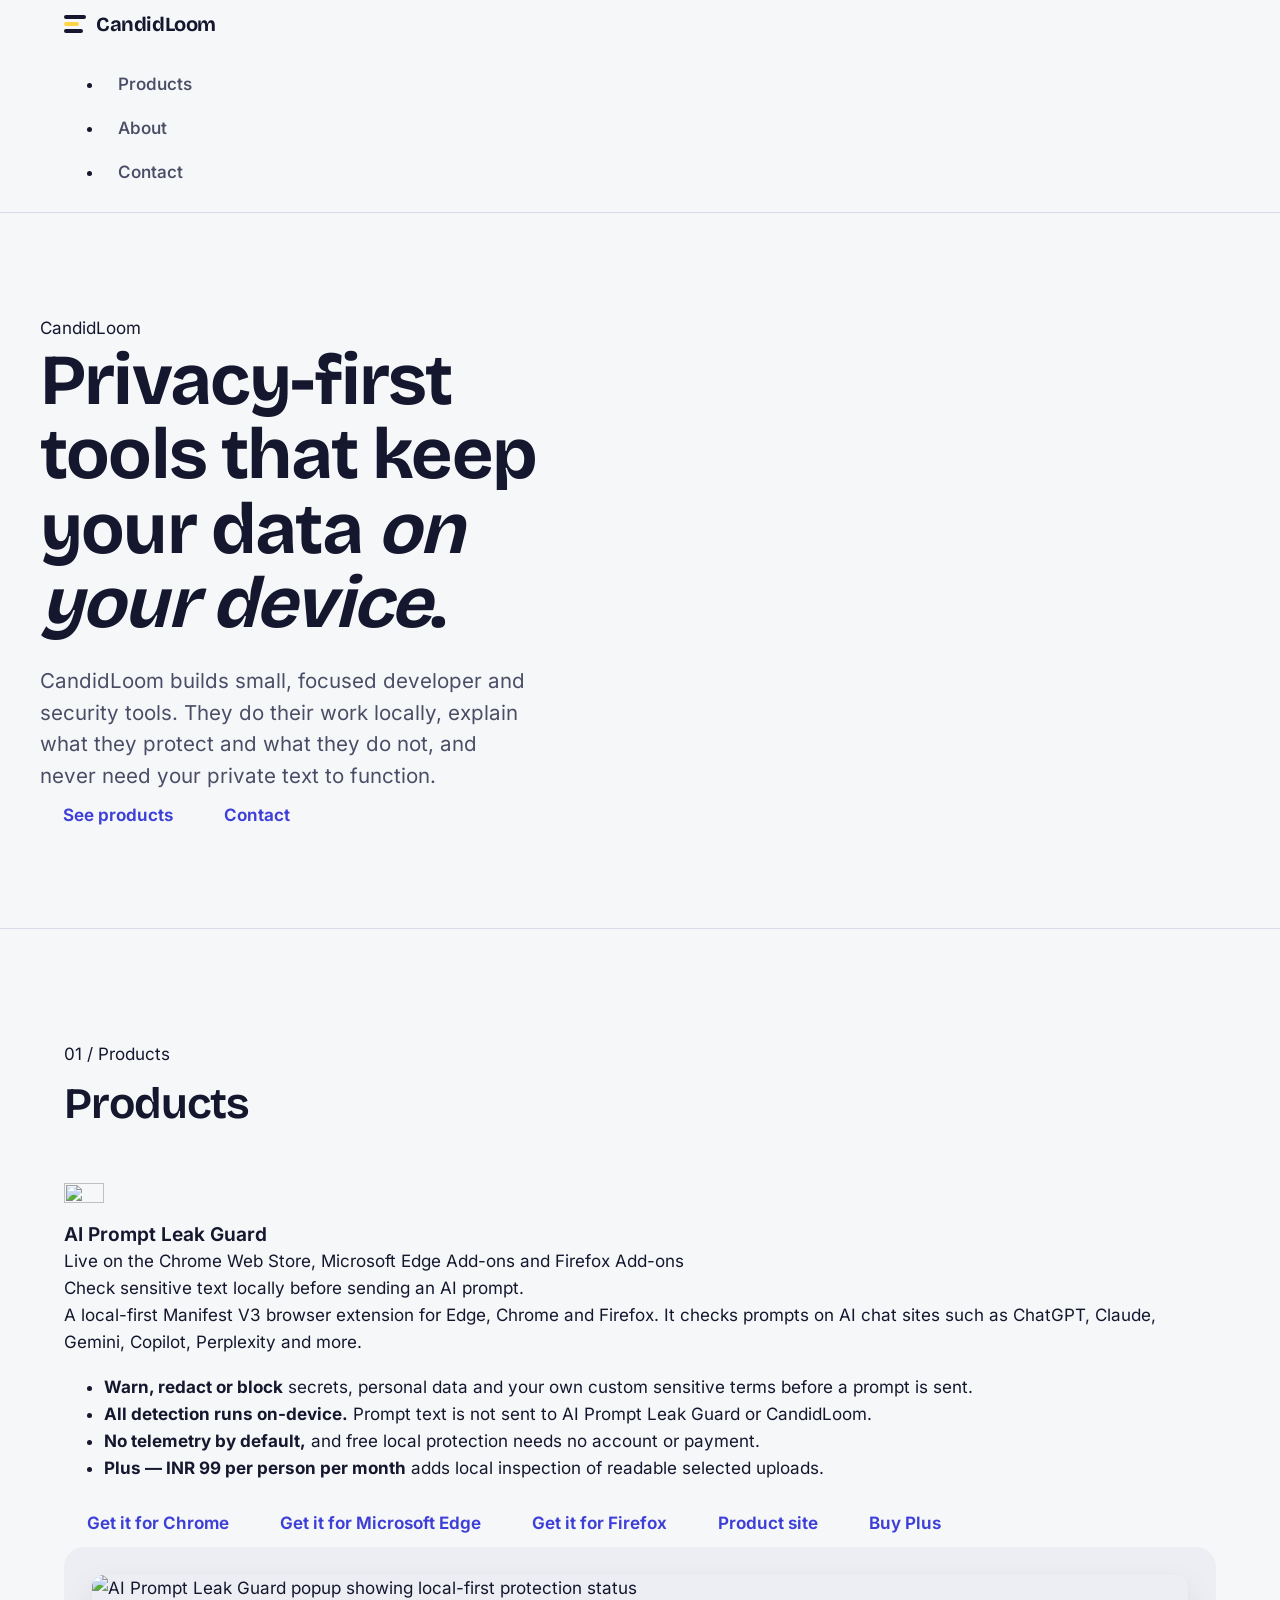
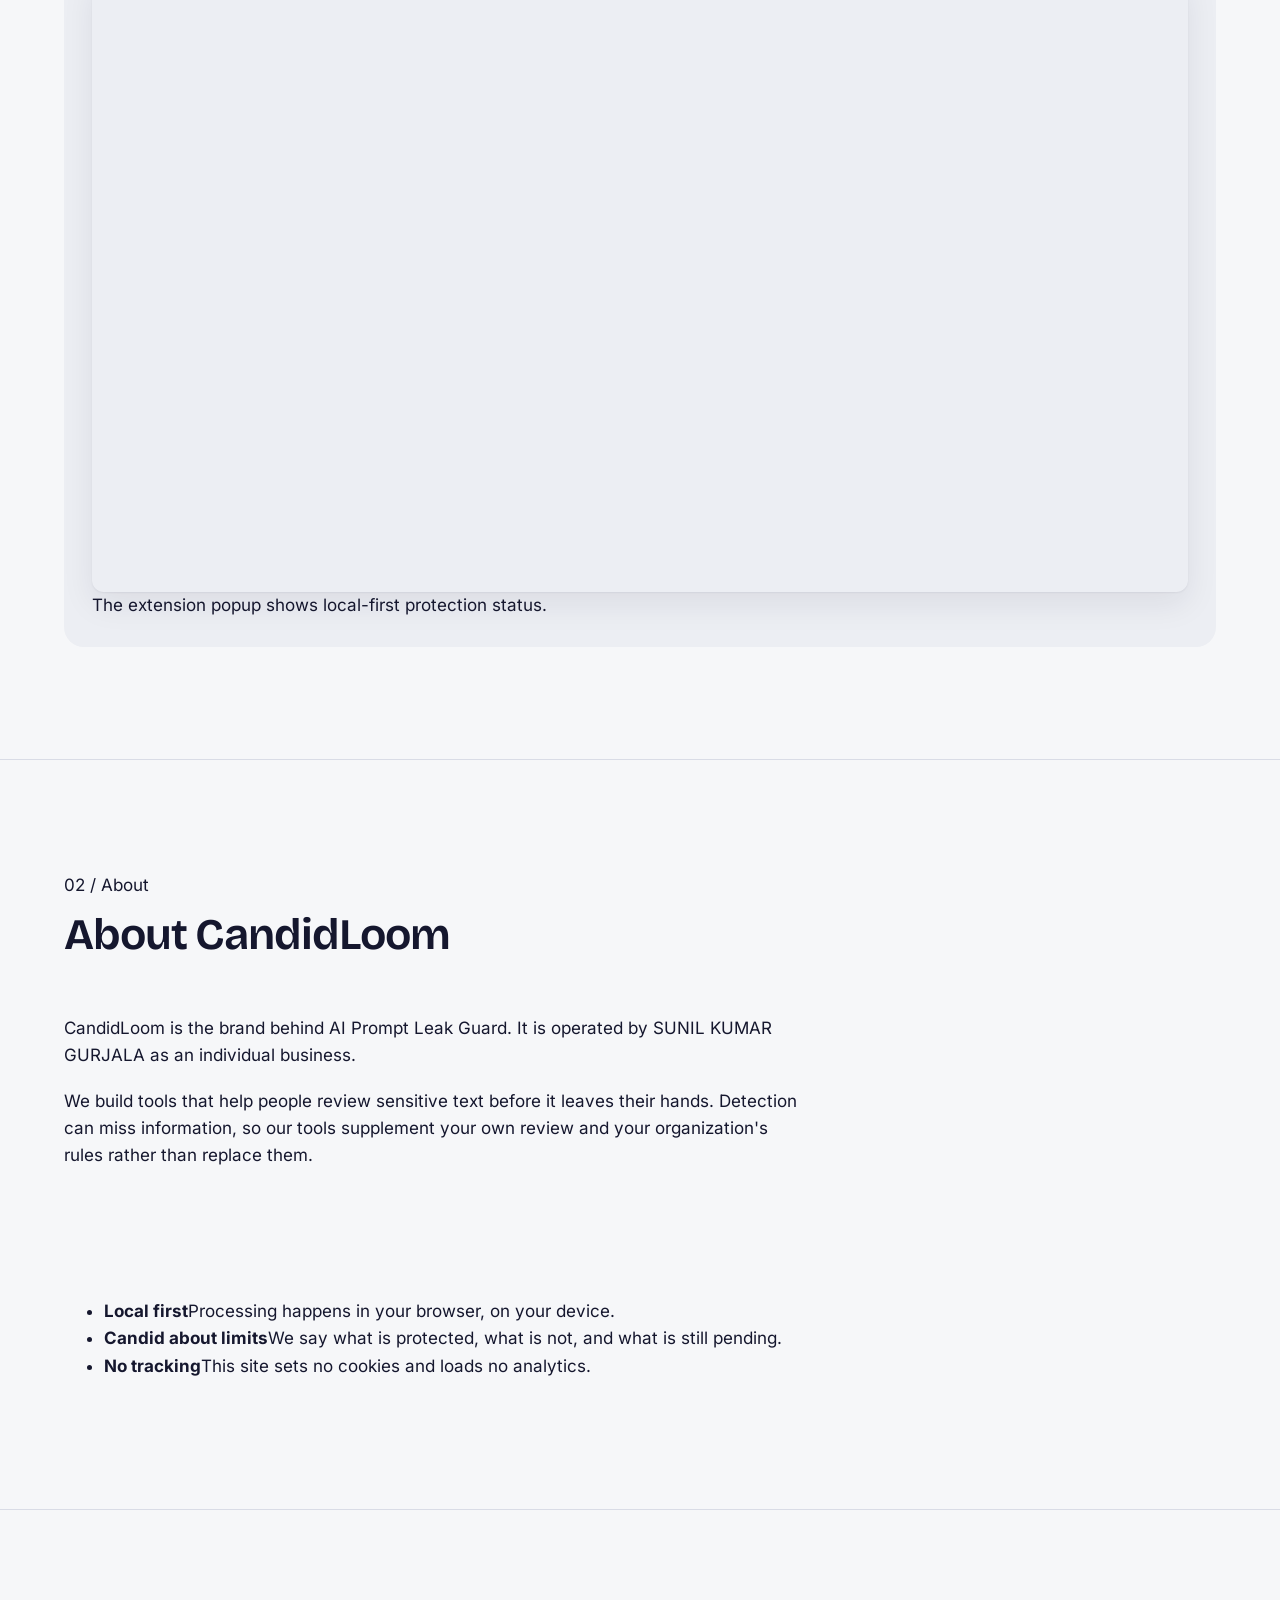
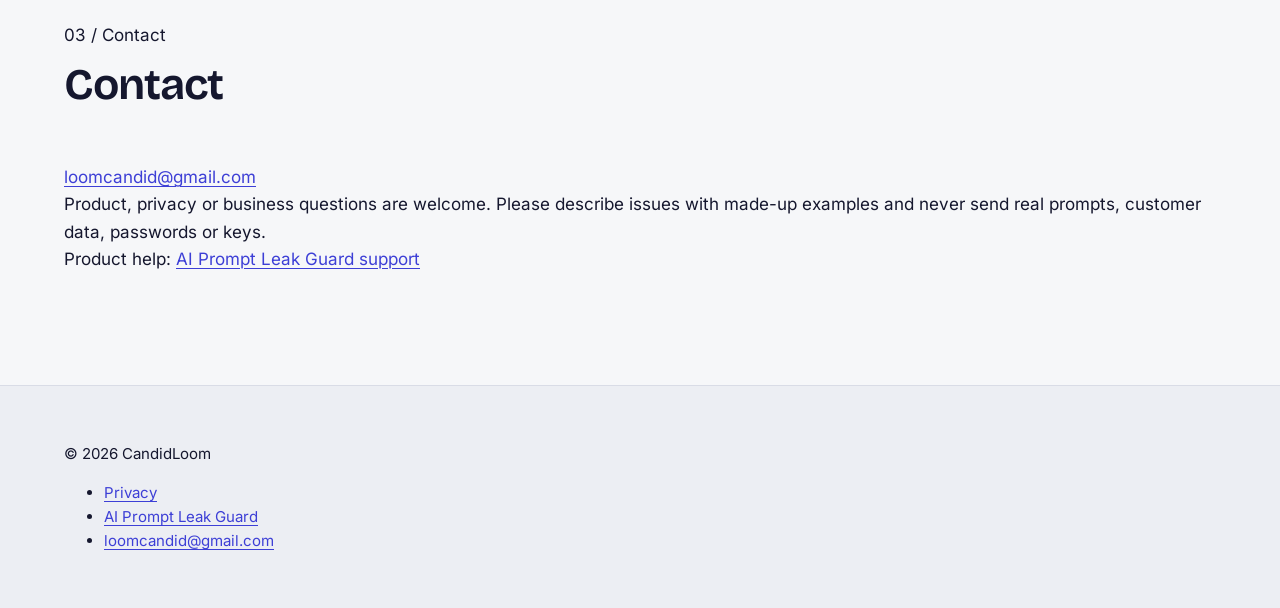
==== commit 0f881326: "fix: AI Prompt Leak Guard is live on Chrome, Edge and Firefox The product card still said the Chrome" ====
--- a/index.html
+++ b/index.html
@@ -3,196 +3,138 @@
 <head>
   <meta charset="utf-8" />
   <meta name="viewport" content="width=device-width, initial-scale=1" />
-  <title>CandidLoom — privacy tools that keep your data on your device</title>
-  <meta name="description" content="CandidLoom makes privacy tools for people who use AI at work. AI Prompt Leak Guard catches passwords, ID numbers and client details before they reach an AI chat, checked on your own device." />
+  <title>CandidLoom — privacy-first tools</title>
+  <meta name="description" content="CandidLoom builds privacy-first developer and security tools that run on your device. First product: AI Prompt Leak Guard, a local-first browser extension." />
   <link rel="canonical" href="https://candidloom.com/" />
-  <meta name="theme-color" content="#f6f7f9" media="(prefers-color-scheme: light)" />
-  <meta name="theme-color" content="#0e0f1e" media="(prefers-color-scheme: dark)" />
+  <meta name="theme-color" content="#f4f7fa" media="(prefers-color-scheme: light)" />
+  <meta name="theme-color" content="#07101d" media="(prefers-color-scheme: dark)" />
   <meta name="color-scheme" content="light dark" />
   <meta property="og:type" content="website" />
   <meta property="og:site_name" content="CandidLoom" />
-  <meta property="og:title" content="CandidLoom — privacy tools that keep your data on your device" />
-  <meta property="og:description" content="AI Prompt Leak Guard catches passwords, ID numbers and client details before they reach an AI chat, checked on your own device." />
+  <meta property="og:title" content="CandidLoom — privacy-first tools" />
+  <meta property="og:description" content="CandidLoom builds privacy-first developer and security tools that run on your device. First product: AI Prompt Leak Guard, a local-first browser extension." />
   <meta property="og:url" content="https://candidloom.com/" />
   <meta property="og:image" content="https://candidloom.com/assets/social-card.png" />
   <meta property="og:image:width" content="1400" />
   <meta property="og:image:height" content="560" />
   <meta property="og:image:alt" content="AI Prompt Leak Guard — check prompts locally before you send" />
   <meta name="twitter:card" content="summary_large_image" />
-  <meta name="twitter:title" content="CandidLoom — privacy tools that keep your data on your device" />
-  <meta name="twitter:description" content="AI Prompt Leak Guard catches passwords, ID numbers and client details before they reach an AI chat, checked on your own device." />
+  <meta name="twitter:title" content="CandidLoom — privacy-first tools" />
+  <meta name="twitter:description" content="CandidLoom builds privacy-first developer and security tools that run on your device. First product: AI Prompt Leak Guard, a local-first browser extension." />
   <meta name="twitter:image" content="https://candidloom.com/assets/social-card.png" />
   <meta name="twitter:image:alt" content="AI Prompt Leak Guard — check prompts locally before you send" />
-  <link rel="icon" href="favicon.ico" sizes="32x32" />
-  <link rel="icon" type="image/png" sizes="32x32" href="assets/favicon-32.png" />
-  <link rel="apple-touch-icon" sizes="180x180" href="assets/apple-touch-icon.png" />
-  <link rel="preload" href="assets/fonts/bricolage-grotesque-latin-wght.woff2" as="font" type="font/woff2" crossorigin />
-  <link rel="preload" href="assets/fonts/inter-var-latin.woff2" as="font" type="font/woff2" crossorigin />
+  <link rel="icon" type="image/svg+xml" href="assets/logo.svg" />
   <link rel="stylesheet" href="styles.css" />
-  <script type="application/ld+json">
-  {
-    "@context": "https://schema.org",
-    "@type": "Organization",
-    "name": "CandidLoom",
-    "url": "https://candidloom.com/",
-    "logo": "https://candidloom.com/assets/candidloom-logo.png",
-    "email": "loomcandid@gmail.com"
-  }
-  </script>
 </head>
 <body>
   <a class="skip-link" href="#main">Skip to content</a>
   <header class="site-header">
-    <div class="site-header-inner">
+    <div class="wrap">
       <a class="wordmark" href="index.html" aria-label="CandidLoom home"><span class="mark" aria-hidden="true"><span></span><span></span><span></span></span>CandidLoom</a>
-      <div class="site-nav-shell" data-open="false">
-        <button class="site-nav-toggle" type="button" aria-expanded="false" aria-controls="primary-navigation">Menu</button>
-        <nav class="site-nav" id="primary-navigation" aria-label="Primary"><a href="#product">AI Prompt Leak Guard</a><a href="#pricing">Pricing</a><a href="faq.html">FAQ</a><a href="#contact">Contact</a></nav>
-        <a class="button button-primary button-small nav-cta" href="https://chromewebstore.google.com/detail/ai-prompt-leak-guard/biadjabdfbomjiohhmddppjheadcidjg">Add to Chrome</a>
-      </div>
+      <nav class="site-nav" aria-label="Primary">
+        <ul>
+          <li><a href="index.html#products">Products</a></li>
+          <li><a href="index.html#about">About</a></li>
+          <li><a href="index.html#contact">Contact</a></li>
+        </ul>
+      </nav>
     </div>
   </header>
-
   <main id="main">
-    <div class="wrap">
-      <section class="hero" aria-labelledby="hero-title">
-        <div class="hero-copy">
-          <h1 id="hero-title">Small tools that keep your data on your device</h1>
-          <p class="lede">CandidLoom makes privacy tools for people who use AI at work. Our first, AI Prompt Leak Guard, catches private details before they reach an AI chat, without ever seeing what you type.</p>
-          <div class="hero-actions" role="group" aria-label="Get started">
-            <a class="button button-primary" href="https://chromewebstore.google.com/detail/ai-prompt-leak-guard/biadjabdfbomjiohhmddppjheadcidjg">Add to Chrome</a>
-            <a class="button button-secondary" href="#product">See how it works</a>
-          </div>
-          <p class="hero-note">Free to use. No account, no tracking.</p>
-        </div>
-        <figure class="demo" aria-label="Example: three private details in a prompt are highlighted, then covered before the prompt is sent.">
-          <div class="demo-bar" aria-hidden="true"><span>New chat</span><span>AI Prompt Leak Guard</span></div>
-          <div class="demo-body" aria-hidden="true">
-            <p>Summarise this contract for Rahul. Client PAN <span class="secret">ABCPE1234F</span>, account <span class="secret">50100123456789</span>, contact <span class="secret">rahul.k@example.in</span>.</p>
-          </div>
-          <div class="demo-foot" aria-hidden="true">
-            <span class="demo-found">3 private details covered before sending</span>
-            <span class="status-pill"><svg viewBox="0 0 16 16" aria-hidden="true" focusable="false"><path d="M3.5 8.5 6.5 11.5 12.5 4.5" fill="none" stroke="currentColor" stroke-width="2.2" stroke-linecap="round" stroke-linejoin="round"/></svg>Protected</span>
-          </div>
-        </figure>
-      </section>
-    </div>
-
-    <section class="section" id="product" aria-labelledby="product-title">
+    <section class="hero" aria-labelledby="hero-title">
       <div class="wrap">
-        <div class="feature">
-          <div class="feature-copy">
-            <h2 id="product-title">AI Prompt Leak Guard</h2>
-            <p>A browser extension that checks what you are about to send to ChatGPT, Claude, Gemini and other AI chats. If it spots a password, an Aadhaar or PAN number, a card number or a client's details, it pauses and shows you what it found. You decide what goes.</p>
-            <ul class="checklist">
-              <li>70+ kinds of private details, tuned for India</li>
-              <li>Remove them in one click, or send anyway</li>
-              <li>Works on 17 AI chats and your own sites</li>
-              <li>Everything is checked on your computer</li>
-            </ul>
-            <div class="hero-actions">
-              <a class="button button-primary" href="https://chromewebstore.google.com/detail/ai-prompt-leak-guard/biadjabdfbomjiohhmddppjheadcidjg">Add to Chrome</a>
-              <a class="button button-secondary" href="https://microsoftedge.microsoft.com/addons/detail/lnjedjbddbcmophmmccomjanllkcdajj">Add to Microsoft Edge</a>
-            </div>
-            <p class="meta">Firefox version waiting for Mozilla's review. <a href="https://candidloom-hub.github.io/ai-prompt-leak-guard/">Visit the product site</a></p>
-          </div>
-          <figure class="shot"><picture><source srcset="assets/shots/warning-dark.png" media="(prefers-color-scheme: dark)" /><img src="assets/shots/warning-light.png" alt="The AI Prompt Leak Guard warning listing a PAN number, an email address and a card number, with buttons to remove them" width="440" height="756" loading="lazy" decoding="async" /></picture></figure>
+        <p class="eyebrow">CandidLoom</p>
+        <h1 id="hero-title">Privacy-first tools that keep your data <em>on your device</em>.</h1>
+        <p class="lede">CandidLoom builds small, focused developer and security tools. They do their work locally, explain what they protect and what they do not, and never need your private text to function.</p>
+        <div class="actions">
+          <a class="button" href="#products">See products</a>
+          <a class="button secondary" href="#contact">Contact</a>
         </div>
       </div>
     </section>
 
-    <section class="section" aria-labelledby="values-title">
+    <section class="section" id="products" aria-labelledby="products-title">
       <div class="wrap">
         <div class="section-head">
-          <h2 id="values-title">How we build</h2>
-          <p>Privacy tools should not become another place your data goes.</p>
+          <span class="index">01 / Products</span>
+          <h2 id="products-title">Products</h2>
         </div>
-        <div class="catch-grid">
-          <article class="catch">
-            <h3>Your data stays with you</h3>
-            <p>Our tools do their work on your device. We do not receive your prompts, your files or your browsing.</p>
-          </article>
-          <article class="catch">
-            <h3>Honest about limits</h3>
-            <p>We say clearly what is protected and what is not. No tool catches everything, and we never pretend otherwise.</p>
-          </article>
-          <article class="catch">
-            <h3>No tracking, no ads</h3>
-            <p>This website sets no cookies and loads no analytics. Our products show no ads and sell nothing about you.</p>
-          </article>
-          <article class="catch">
-            <h3>Made for real work</h3>
-            <p>Built in India for people who handle client, patient and customer details every day.</p>
-          </article>
+        <article class="product-card" aria-labelledby="aplg-title">
+          <div>
+            <div class="product-title">
+              <img src="assets/logo.svg" alt="" width="40" height="40" />
+              <h3 id="aplg-title">AI Prompt Leak Guard</h3>
+            </div>
+            <p class="status">Live on the Chrome Web Store, Microsoft Edge Add-ons and Firefox Add-ons</p>
+            <p class="tagline">Check sensitive text locally before sending an AI prompt.</p>
+            <p class="muted">A local-first Manifest V3 browser extension for Edge, Chrome and Firefox. It checks prompts on AI chat sites such as ChatGPT, Claude, Gemini, Copilot, Perplexity and more.</p>
+            <ul class="points">
+              <li><strong>Warn, redact or block</strong> secrets, personal data and your own custom sensitive terms before a prompt is sent.</li>
+              <li><strong>All detection runs on-device.</strong> Prompt text is not sent to AI Prompt Leak Guard or CandidLoom.</li>
+              <li><strong>No telemetry by default,</strong> and free local protection needs no account or payment.</li>
+              <li><strong>Plus — INR 99 per person per month</strong> adds local inspection of readable selected uploads.</li>
+            </ul>
+            <div class="actions">
+              <a class="button" href="https://chromewebstore.google.com/detail/ai-prompt-leak-guard/biadjabdfbomjiohhmddppjheadcidjg">Get it for Chrome</a>
+              <a class="button" href="https://microsoftedge.microsoft.com/addons/detail/lnjedjbddbcmophmmccomjanllkcdajj">Get it for Microsoft Edge</a>
+              <a class="button" href="https://addons.mozilla.org/en-US/firefox/addon/ai-prompt-leak-guard/">Get it for Firefox</a>
+              <a class="button secondary" href="https://candidloom-hub.github.io/ai-prompt-leak-guard/">Product site</a>
+              <a class="button secondary" href="https://aplg-billing-production.pages.dev/checkout">Buy Plus</a>
+            </div>
+          </div>
+          <figure class="shot">
+            <img src="assets/popup-local-first.png" alt="AI Prompt Leak Guard popup showing local-first protection status" width="1280" height="720" loading="lazy" decoding="async" />
+            <figcaption>The extension popup shows local-first protection status.</figcaption>
+          </figure>
+        </article>
+      </div>
+    </section>
+
+    <section class="section" id="about" aria-labelledby="about-title">
+      <div class="wrap two-col">
+        <div>
+          <div class="section-head">
+            <span class="index">02 / About</span>
+            <h2 id="about-title">About CandidLoom</h2>
+          </div>
+          <div class="prose">
+            <p>CandidLoom is the brand behind AI Prompt Leak Guard. It is operated by SUNIL KUMAR GURJALA as an individual business.</p>
+            <p>We build tools that help people review sensitive text before it leaves their hands. Detection can miss information, so our tools supplement your own review and your organization's rules rather than replace them.</p>
+          </div>
+        </div>
+        <ul class="principles">
+          <li><strong>Local first</strong><span class="muted">Processing happens in your browser, on your device.</span></li>
+          <li><strong>Candid about limits</strong><span class="muted">We say what is protected, what is not, and what is still pending.</span></li>
+          <li><strong>No tracking</strong><span class="muted">This site sets no cookies and loads no analytics.</span></li>
+        </ul>
+      </div>
+    </section>
+
+    <section class="section" id="contact" aria-labelledby="contact-title">
+      <div class="wrap two-col">
+        <div class="section-head">
+          <span class="index">03 / Contact</span>
+          <h2 id="contact-title">Contact</h2>
+        </div>
+        <div class="contact-box">
+          <a class="email" href="mailto:loomcandid@gmail.com">loomcandid@gmail.com</a>
+          <p>Product, privacy or business questions are welcome. Please describe issues with made-up examples and never send real prompts, customer data, passwords or keys.</p>
+          <p style="margin:0">Product help: <a href="https://candidloom-hub.github.io/ai-prompt-leak-guard/support.html">AI Prompt Leak Guard support</a></p>
         </div>
       </div>
     </section>
-
-    <section class="section" id="pricing" aria-labelledby="pricing-title">
-      <div class="wrap">
-        <div class="section-head">
-          <h2 id="pricing-title">Simple pricing</h2>
-          <p>Everyday protection is free. Plus adds file checks, presets for your work and more control.</p>
-        </div>
-        <div class="mini-plans">
-          <article class="plan" aria-labelledby="mini-free">
-            <h3 id="mini-free">Free</h3>
-            <p class="price"><span class="price-amount">INR 0</span><span class="price-unit">forever</span></p>
-            <p class="plan-sub">Warnings, one-click removal and every built-in check. No account needed.</p>
-          </article>
-          <article class="plan plan-plus" aria-labelledby="mini-plus">
-            <h3 id="mini-plus">Plus</h3>
-            <p class="price"><span class="price-amount">INR 99</span><span class="price-unit">per month, tax included</span></p>
-            <p class="plan-sub">Checks Word, Excel, PowerPoint and text files before upload, industry presets, and one key on up to 3 browsers.</p>
-          </article>
-        </div>
-        <p class="price-footnote"><a href="https://candidloom-hub.github.io/ai-prompt-leak-guard/pricing.html">Compare Free and Plus in detail</a>. An annual plan is coming later.</p>
-      </div>
-    </section>
-
-    <section class="section" aria-labelledby="faq-title">
-      <div class="wrap faq-layout">
-        <div class="section-head">
-          <h2 id="faq-title">Common questions</h2>
-          <p><a href="faq.html">Read all questions</a></p>
-        </div>
-        <div>
-          <details class="faq"><summary>Who is behind CandidLoom?</summary><div class="faq-answer"><p>CandidLoom is run by SUNIL KUMAR GURJALA, an individual business in India. That name may appear at checkout and on payment records.</p></div></details>
-          <details class="faq"><summary>Does AI Prompt Leak Guard send my prompts anywhere?</summary><div class="faq-answer"><p>No. Every check happens in your browser on your own computer. Your prompts never reach CandidLoom or anyone else.</p></div></details>
-          <details class="faq"><summary>Is it really free?</summary><div class="faq-answer"><p>Yes. The free plan has no account and no time limit. Plus is optional, for INR 99 a month.</p></div></details>
-          <details class="faq"><summary>How do I cancel Plus or ask for a refund?</summary><div class="faq-answer"><p>Cancel any time from the checkout page after verifying your email. Your first purchase can be refunded within seven days. See our <a href="refunds.html">refunds policy</a>.</p></div></details>
-        </div>
-      </div>
-    </section>
-
-    <section class="band" id="contact" aria-labelledby="contact-title">
-      <div class="wrap promise">
-        <div class="section-head">
-          <h2 id="contact-title">Talk to us</h2>
-          <p>Questions about the product, privacy or your subscription are welcome. We reply within two business days.</p>
-          <a class="contact-email" href="mailto:loomcandid@gmail.com">loomcandid@gmail.com</a>
-        </div>
-        <ul class="promise-list">
-          <li><strong>Describe problems with made-up examples</strong><span>Never send real prompts, customer data, passwords or keys.</span></li>
-          <li><strong>Product help</strong><span>Answers and guides are on the <a href="https://candidloom-hub.github.io/ai-prompt-leak-guard/docs.html">help pages</a>.</span></li>
-          <li><strong>Plus and billing</strong><span>Buy, activate or manage Plus on the <a href="https://aplg-billing-production.pages.dev/">Plus page</a>.</span></li>
+  </main>
+  <footer class="site-footer">
+    <div class="wrap">
+      <p class="copyright" style="margin:0">&copy; 2026 CandidLoom</p>
+      <nav aria-label="Footer">
+        <ul>
+          <li><a href="privacy.html">Privacy</a></li>
+          <li><a href="https://candidloom-hub.github.io/ai-prompt-leak-guard/">AI Prompt Leak Guard</a></li>
+          <li><a href="mailto:loomcandid@gmail.com">loomcandid@gmail.com</a></li>
         </ul>
-      </div>
-    </section>
-  </main>
-
-  <footer class="site-footer">
-    <div class="site-footer-inner">
-      <div class="footer-about">
-        <a class="wordmark" href="index.html"><span class="mark" aria-hidden="true"><span></span><span></span><span></span></span>CandidLoom</a>
-        <p>Small privacy tools that keep your data on your device.</p>
-      </div>
-      <div class="footer-col"><h2>Product</h2><ul><li><a href="https://candidloom-hub.github.io/ai-prompt-leak-guard/">AI Prompt Leak Guard</a></li><li><a href="https://candidloom-hub.github.io/ai-prompt-leak-guard/pricing.html">Pricing</a></li><li><a href="https://aplg-billing-production.pages.dev/">Get Plus</a></li></ul></div>
-      <div class="footer-col"><h2>Help</h2><ul><li><a href="faq.html">FAQ</a></li><li><a href="https://candidloom-hub.github.io/ai-prompt-leak-guard/docs.html">Product help</a></li><li><a href="mailto:loomcandid@gmail.com">Email us</a></li></ul></div>
-      <div class="footer-col"><h2>Legal</h2><ul><li><a href="privacy.html">Privacy</a></li><li><a href="terms.html">Terms</a></li><li><a href="refunds.html">Refunds</a></li></ul></div>
-      <p class="footer-legal">&copy; 2026 CandidLoom. Operated by SUNIL KUMAR GURJALA. This website sets no cookies and has no analytics or ads.</p>
+      </nav>
     </div>
   </footer>
-  <script src="assets/navigation.js"></script>
 </body>
 </html>
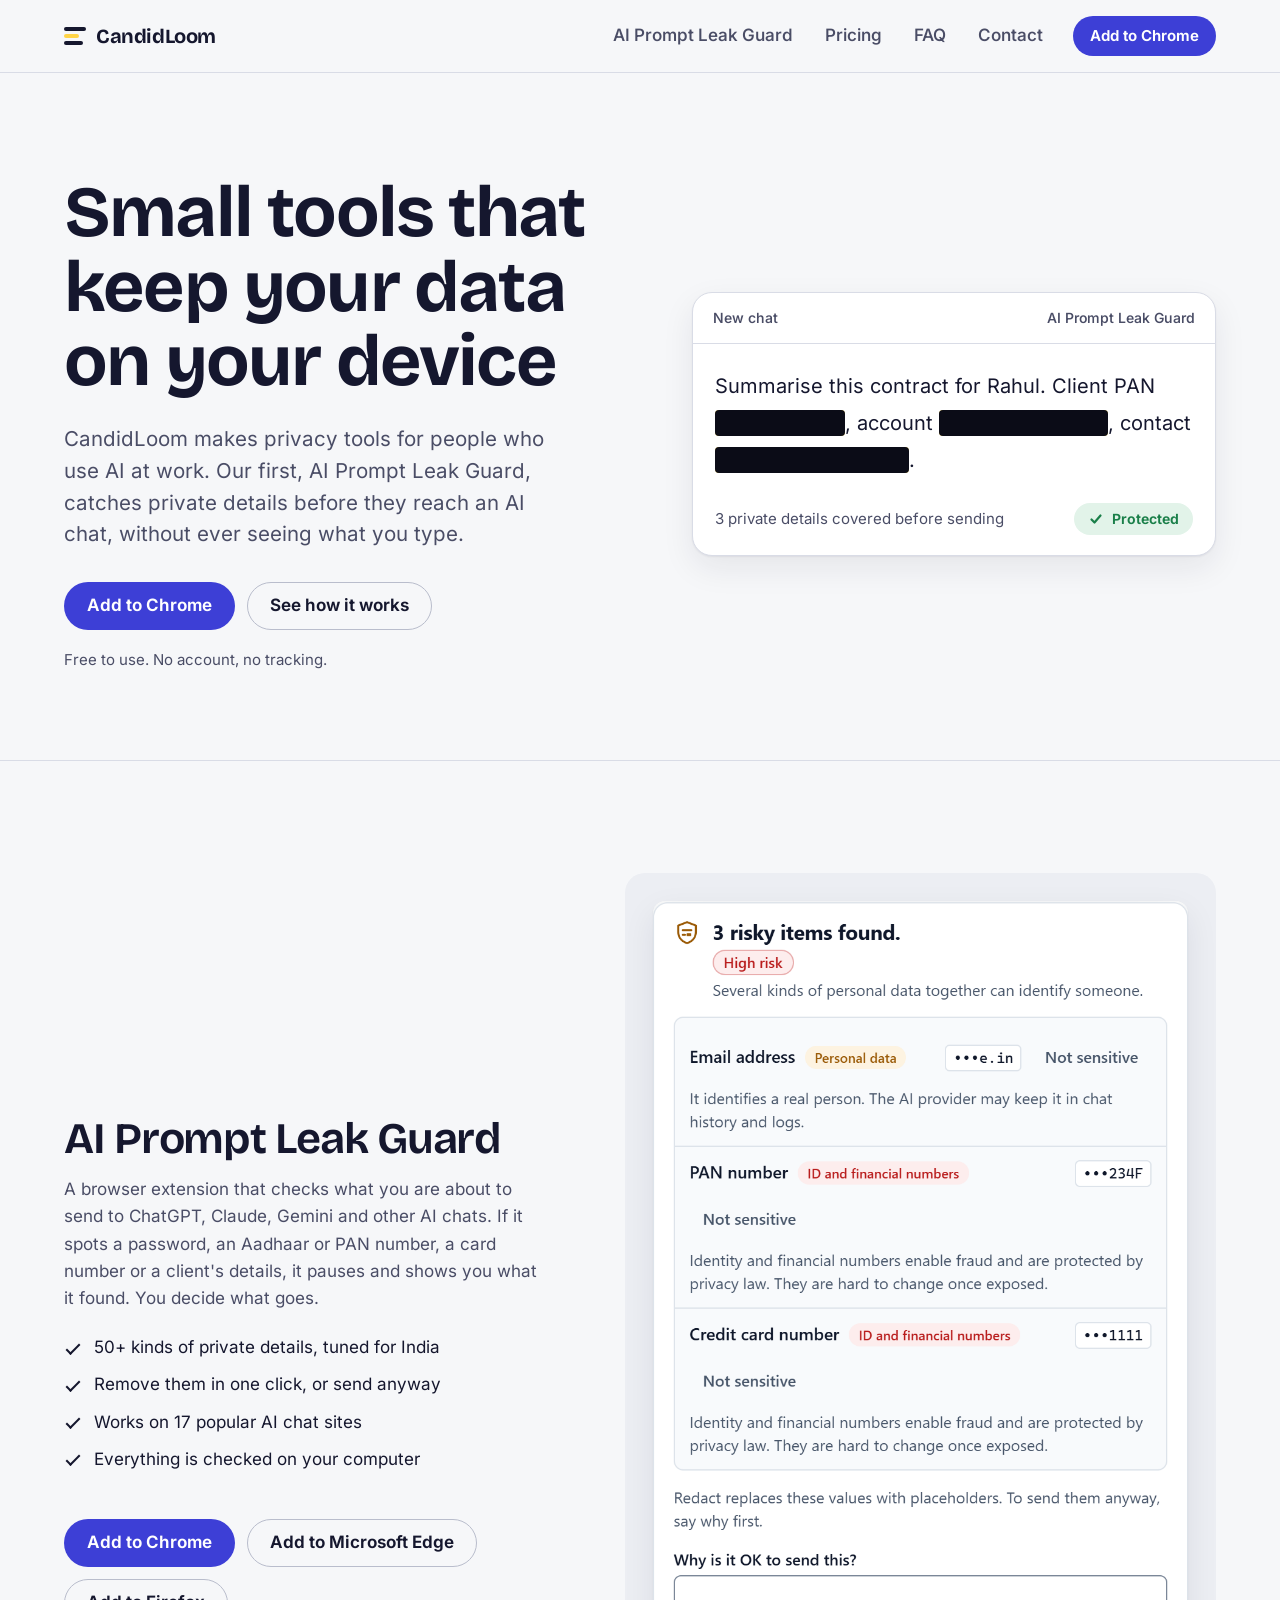
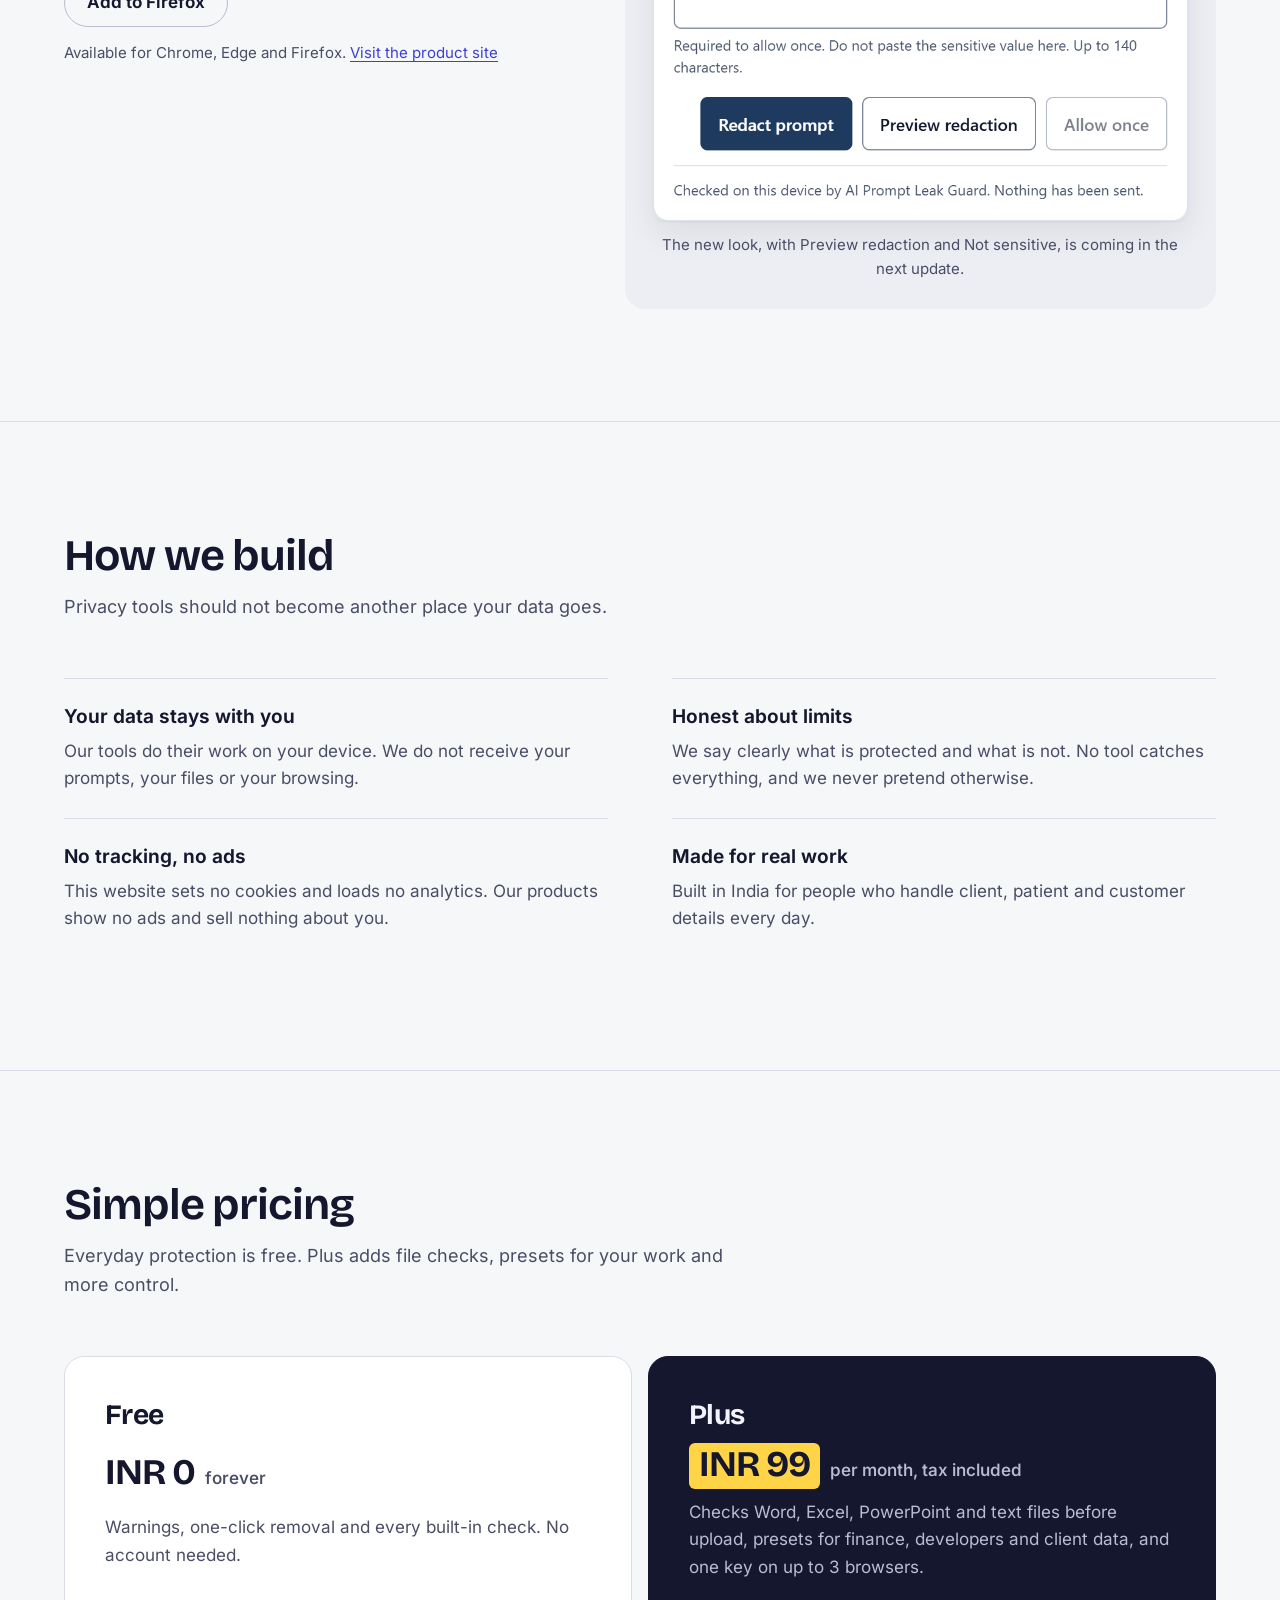
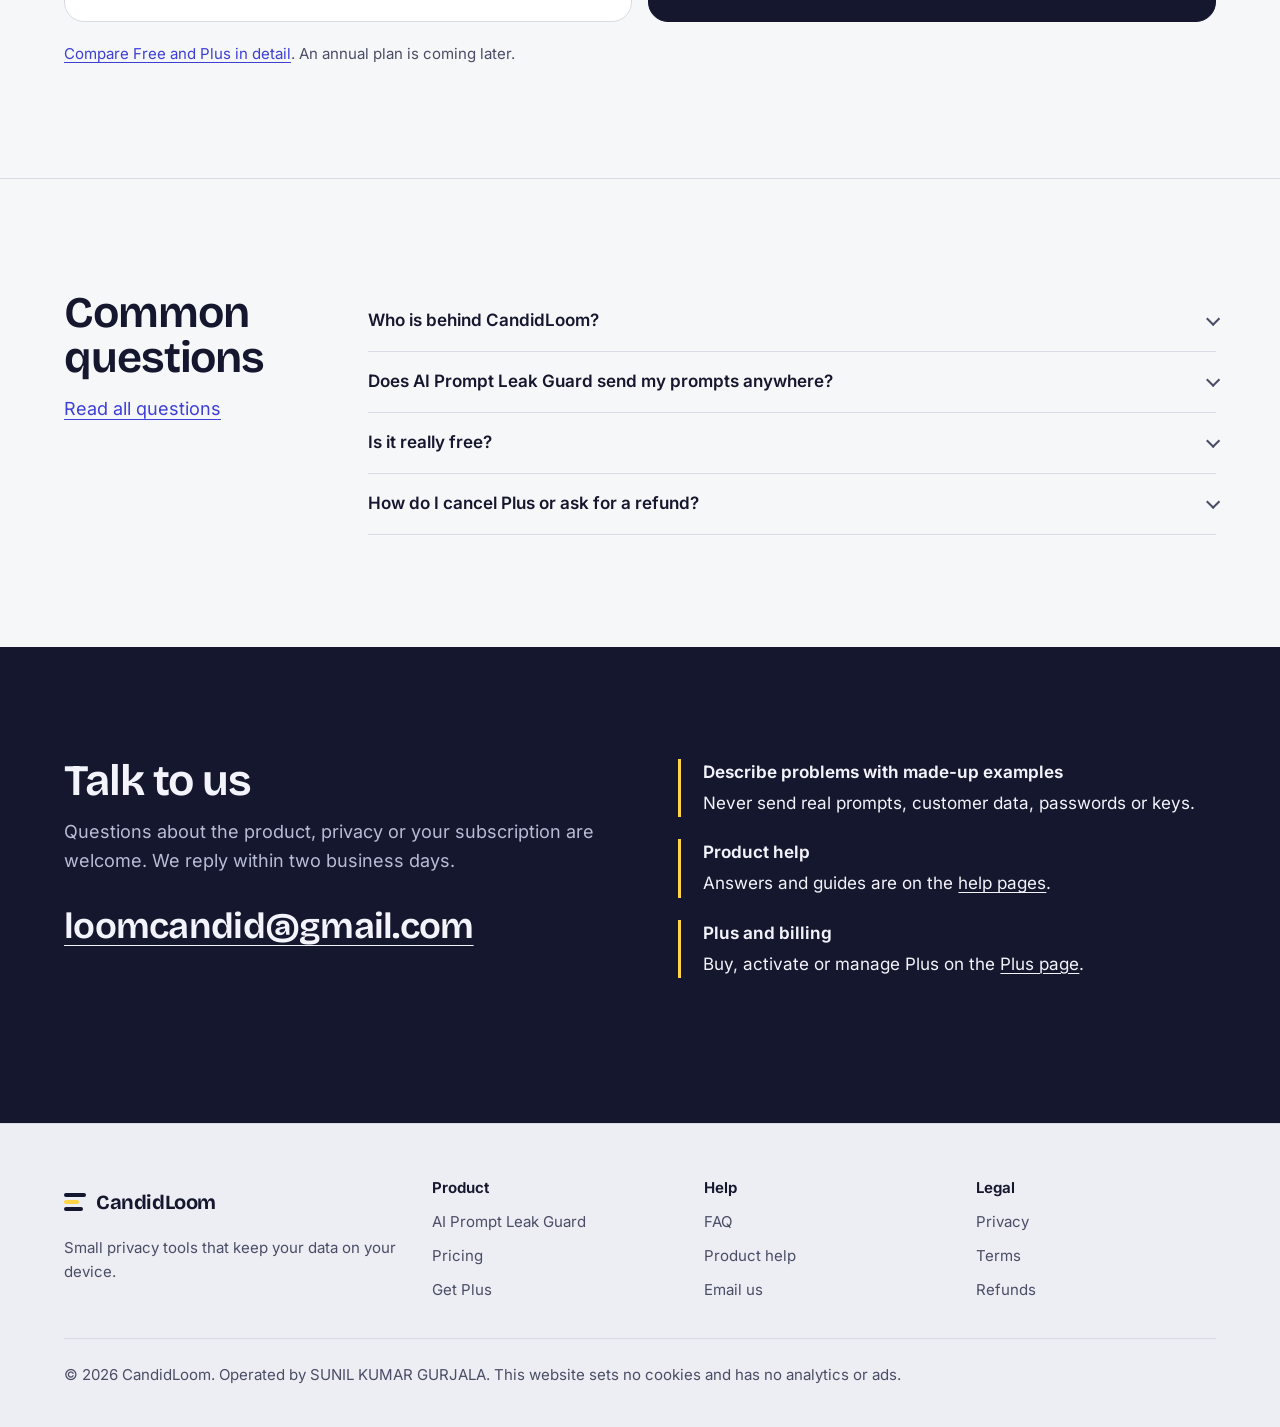
==== commit 626bf462: "Merge main: keep live store status; mark 0.1.2 features as next update Brings in the live hotfix (PR" ====
--- a/index.html
+++ b/index.html
@@ -3,138 +3,197 @@
 <head>
   <meta charset="utf-8" />
   <meta name="viewport" content="width=device-width, initial-scale=1" />
-  <title>CandidLoom — privacy-first tools</title>
-  <meta name="description" content="CandidLoom builds privacy-first developer and security tools that run on your device. First product: AI Prompt Leak Guard, a local-first browser extension." />
+  <title>CandidLoom — privacy tools that keep your data on your device</title>
+  <meta name="description" content="CandidLoom makes privacy tools for people who use AI at work. AI Prompt Leak Guard catches passwords, ID numbers and client details before they reach an AI chat, checked on your own device." />
   <link rel="canonical" href="https://candidloom.com/" />
-  <meta name="theme-color" content="#f4f7fa" media="(prefers-color-scheme: light)" />
-  <meta name="theme-color" content="#07101d" media="(prefers-color-scheme: dark)" />
+  <meta name="theme-color" content="#f6f7f9" media="(prefers-color-scheme: light)" />
+  <meta name="theme-color" content="#0e0f1e" media="(prefers-color-scheme: dark)" />
   <meta name="color-scheme" content="light dark" />
   <meta property="og:type" content="website" />
   <meta property="og:site_name" content="CandidLoom" />
-  <meta property="og:title" content="CandidLoom — privacy-first tools" />
-  <meta property="og:description" content="CandidLoom builds privacy-first developer and security tools that run on your device. First product: AI Prompt Leak Guard, a local-first browser extension." />
+  <meta property="og:title" content="CandidLoom — privacy tools that keep your data on your device" />
+  <meta property="og:description" content="AI Prompt Leak Guard catches passwords, ID numbers and client details before they reach an AI chat, checked on your own device." />
   <meta property="og:url" content="https://candidloom.com/" />
   <meta property="og:image" content="https://candidloom.com/assets/social-card.png" />
   <meta property="og:image:width" content="1400" />
   <meta property="og:image:height" content="560" />
   <meta property="og:image:alt" content="AI Prompt Leak Guard — check prompts locally before you send" />
   <meta name="twitter:card" content="summary_large_image" />
-  <meta name="twitter:title" content="CandidLoom — privacy-first tools" />
-  <meta name="twitter:description" content="CandidLoom builds privacy-first developer and security tools that run on your device. First product: AI Prompt Leak Guard, a local-first browser extension." />
+  <meta name="twitter:title" content="CandidLoom — privacy tools that keep your data on your device" />
+  <meta name="twitter:description" content="AI Prompt Leak Guard catches passwords, ID numbers and client details before they reach an AI chat, checked on your own device." />
   <meta name="twitter:image" content="https://candidloom.com/assets/social-card.png" />
   <meta name="twitter:image:alt" content="AI Prompt Leak Guard — check prompts locally before you send" />
-  <link rel="icon" type="image/svg+xml" href="assets/logo.svg" />
+  <link rel="icon" href="favicon.ico" sizes="32x32" />
+  <link rel="icon" type="image/png" sizes="32x32" href="assets/favicon-32.png" />
+  <link rel="apple-touch-icon" sizes="180x180" href="assets/apple-touch-icon.png" />
+  <link rel="preload" href="assets/fonts/bricolage-grotesque-latin-wght.woff2" as="font" type="font/woff2" crossorigin />
+  <link rel="preload" href="assets/fonts/inter-var-latin.woff2" as="font" type="font/woff2" crossorigin />
   <link rel="stylesheet" href="styles.css" />
+  <script type="application/ld+json">
+  {
+    "@context": "https://schema.org",
+    "@type": "Organization",
+    "name": "CandidLoom",
+    "url": "https://candidloom.com/",
+    "logo": "https://candidloom.com/assets/candidloom-logo.png",
+    "email": "loomcandid@gmail.com"
+  }
+  </script>
 </head>
 <body>
   <a class="skip-link" href="#main">Skip to content</a>
   <header class="site-header">
-    <div class="wrap">
+    <div class="site-header-inner">
       <a class="wordmark" href="index.html" aria-label="CandidLoom home"><span class="mark" aria-hidden="true"><span></span><span></span><span></span></span>CandidLoom</a>
-      <nav class="site-nav" aria-label="Primary">
-        <ul>
-          <li><a href="index.html#products">Products</a></li>
-          <li><a href="index.html#about">About</a></li>
-          <li><a href="index.html#contact">Contact</a></li>
-        </ul>
-      </nav>
+      <div class="site-nav-shell" data-open="false">
+        <button class="site-nav-toggle" type="button" aria-expanded="false" aria-controls="primary-navigation">Menu</button>
+        <nav class="site-nav" id="primary-navigation" aria-label="Primary"><a href="#product">AI Prompt Leak Guard</a><a href="#pricing">Pricing</a><a href="faq.html">FAQ</a><a href="#contact">Contact</a></nav>
+        <a class="button button-primary button-small nav-cta" href="https://chromewebstore.google.com/detail/ai-prompt-leak-guard/biadjabdfbomjiohhmddppjheadcidjg">Add to Chrome</a>
+      </div>
     </div>
   </header>
+
   <main id="main">
-    <section class="hero" aria-labelledby="hero-title">
+    <div class="wrap">
+      <section class="hero" aria-labelledby="hero-title">
+        <div class="hero-copy">
+          <h1 id="hero-title">Small tools that keep your data on your device</h1>
+          <p class="lede">CandidLoom makes privacy tools for people who use AI at work. Our first, AI Prompt Leak Guard, catches private details before they reach an AI chat, without ever seeing what you type.</p>
+          <div class="hero-actions" role="group" aria-label="Get started">
+            <a class="button button-primary" href="https://chromewebstore.google.com/detail/ai-prompt-leak-guard/biadjabdfbomjiohhmddppjheadcidjg">Add to Chrome</a>
+            <a class="button button-secondary" href="#product">See how it works</a>
+          </div>
+          <p class="hero-note">Free to use. No account, no tracking.</p>
+        </div>
+        <figure class="demo" aria-label="Example: three private details in a prompt are highlighted, then covered before the prompt is sent.">
+          <div class="demo-bar" aria-hidden="true"><span>New chat</span><span>AI Prompt Leak Guard</span></div>
+          <div class="demo-body" aria-hidden="true">
+            <p>Summarise this contract for Rahul. Client PAN <span class="secret">ABCPE1234F</span>, account <span class="secret">50100123456789</span>, contact <span class="secret">rahul.k@example.in</span>.</p>
+          </div>
+          <div class="demo-foot" aria-hidden="true">
+            <span class="demo-found">3 private details covered before sending</span>
+            <span class="status-pill"><svg viewBox="0 0 16 16" aria-hidden="true" focusable="false"><path d="M3.5 8.5 6.5 11.5 12.5 4.5" fill="none" stroke="currentColor" stroke-width="2.2" stroke-linecap="round" stroke-linejoin="round"/></svg>Protected</span>
+          </div>
+        </figure>
+      </section>
+    </div>
+
+    <section class="section" id="product" aria-labelledby="product-title">
       <div class="wrap">
-        <p class="eyebrow">CandidLoom</p>
-        <h1 id="hero-title">Privacy-first tools that keep your data <em>on your device</em>.</h1>
-        <p class="lede">CandidLoom builds small, focused developer and security tools. They do their work locally, explain what they protect and what they do not, and never need your private text to function.</p>
-        <div class="actions">
-          <a class="button" href="#products">See products</a>
-          <a class="button secondary" href="#contact">Contact</a>
+        <div class="feature">
+          <div class="feature-copy">
+            <h2 id="product-title">AI Prompt Leak Guard</h2>
+            <p>A browser extension that checks what you are about to send to ChatGPT, Claude, Gemini and other AI chats. If it spots a password, an Aadhaar or PAN number, a card number or a client's details, it pauses and shows you what it found. You decide what goes.</p>
+            <ul class="checklist">
+              <li>50+ kinds of private details, tuned for India</li>
+              <li>Remove them in one click, or send anyway</li>
+              <li>Works on 17 popular AI chat sites</li>
+              <li>Everything is checked on your computer</li>
+            </ul>
+            <div class="hero-actions">
+              <a class="button button-primary" href="https://chromewebstore.google.com/detail/ai-prompt-leak-guard/biadjabdfbomjiohhmddppjheadcidjg">Add to Chrome</a>
+              <a class="button button-secondary" href="https://microsoftedge.microsoft.com/addons/detail/lnjedjbddbcmophmmccomjanllkcdajj">Add to Microsoft Edge</a>
+              <a class="button button-secondary" href="https://addons.mozilla.org/en-US/firefox/addon/ai-prompt-leak-guard/">Add to Firefox</a>
+            </div>
+            <p class="meta">Available for Chrome, Edge and Firefox. <a href="https://candidloom-hub.github.io/ai-prompt-leak-guard/">Visit the product site</a></p>
+          </div>
+          <figure class="shot"><picture><source srcset="assets/shots/warning-dark.png" media="(prefers-color-scheme: dark)" /><img src="assets/shots/warning-light.png" alt="The AI Prompt Leak Guard warning listing a PAN number, an email address and a card number, with buttons to remove them" width="440" height="756" loading="lazy" decoding="async" /></picture><figcaption class="meta">The new look, with Preview redaction and Not sensitive, is coming in the next update.</figcaption></figure>
         </div>
       </div>
     </section>
 
-    <section class="section" id="products" aria-labelledby="products-title">
+    <section class="section" aria-labelledby="values-title">
       <div class="wrap">
         <div class="section-head">
-          <span class="index">01 / Products</span>
-          <h2 id="products-title">Products</h2>
+          <h2 id="values-title">How we build</h2>
+          <p>Privacy tools should not become another place your data goes.</p>
         </div>
-        <article class="product-card" aria-labelledby="aplg-title">
-          <div>
-            <div class="product-title">
-              <img src="assets/logo.svg" alt="" width="40" height="40" />
-              <h3 id="aplg-title">AI Prompt Leak Guard</h3>
-            </div>
-            <p class="status">Live on the Chrome Web Store, Microsoft Edge Add-ons and Firefox Add-ons</p>
-            <p class="tagline">Check sensitive text locally before sending an AI prompt.</p>
-            <p class="muted">A local-first Manifest V3 browser extension for Edge, Chrome and Firefox. It checks prompts on AI chat sites such as ChatGPT, Claude, Gemini, Copilot, Perplexity and more.</p>
-            <ul class="points">
-              <li><strong>Warn, redact or block</strong> secrets, personal data and your own custom sensitive terms before a prompt is sent.</li>
-              <li><strong>All detection runs on-device.</strong> Prompt text is not sent to AI Prompt Leak Guard or CandidLoom.</li>
-              <li><strong>No telemetry by default,</strong> and free local protection needs no account or payment.</li>
-              <li><strong>Plus — INR 99 per person per month</strong> adds local inspection of readable selected uploads.</li>
-            </ul>
-            <div class="actions">
-              <a class="button" href="https://chromewebstore.google.com/detail/ai-prompt-leak-guard/biadjabdfbomjiohhmddppjheadcidjg">Get it for Chrome</a>
-              <a class="button" href="https://microsoftedge.microsoft.com/addons/detail/lnjedjbddbcmophmmccomjanllkcdajj">Get it for Microsoft Edge</a>
-              <a class="button" href="https://addons.mozilla.org/en-US/firefox/addon/ai-prompt-leak-guard/">Get it for Firefox</a>
-              <a class="button secondary" href="https://candidloom-hub.github.io/ai-prompt-leak-guard/">Product site</a>
-              <a class="button secondary" href="https://aplg-billing-production.pages.dev/checkout">Buy Plus</a>
-            </div>
-          </div>
-          <figure class="shot">
-            <img src="assets/popup-local-first.png" alt="AI Prompt Leak Guard popup showing local-first protection status" width="1280" height="720" loading="lazy" decoding="async" />
-            <figcaption>The extension popup shows local-first protection status.</figcaption>
-          </figure>
-        </article>
+        <div class="catch-grid">
+          <article class="catch">
+            <h3>Your data stays with you</h3>
+            <p>Our tools do their work on your device. We do not receive your prompts, your files or your browsing.</p>
+          </article>
+          <article class="catch">
+            <h3>Honest about limits</h3>
+            <p>We say clearly what is protected and what is not. No tool catches everything, and we never pretend otherwise.</p>
+          </article>
+          <article class="catch">
+            <h3>No tracking, no ads</h3>
+            <p>This website sets no cookies and loads no analytics. Our products show no ads and sell nothing about you.</p>
+          </article>
+          <article class="catch">
+            <h3>Made for real work</h3>
+            <p>Built in India for people who handle client, patient and customer details every day.</p>
+          </article>
+        </div>
       </div>
     </section>
 
-    <section class="section" id="about" aria-labelledby="about-title">
-      <div class="wrap two-col">
+    <section class="section" id="pricing" aria-labelledby="pricing-title">
+      <div class="wrap">
+        <div class="section-head">
+          <h2 id="pricing-title">Simple pricing</h2>
+          <p>Everyday protection is free. Plus adds file checks, presets for your work and more control.</p>
+        </div>
+        <div class="mini-plans">
+          <article class="plan" aria-labelledby="mini-free">
+            <h3 id="mini-free">Free</h3>
+            <p class="price"><span class="price-amount">INR 0</span><span class="price-unit">forever</span></p>
+            <p class="plan-sub">Warnings, one-click removal and every built-in check. No account needed.</p>
+          </article>
+          <article class="plan plan-plus" aria-labelledby="mini-plus">
+            <h3 id="mini-plus">Plus</h3>
+            <p class="price"><span class="price-amount">INR 99</span><span class="price-unit">per month, tax included</span></p>
+            <p class="plan-sub">Checks Word, Excel, PowerPoint and text files before upload, presets for finance, developers and client data, and one key on up to 3 browsers.</p>
+          </article>
+        </div>
+        <p class="price-footnote"><a href="https://candidloom-hub.github.io/ai-prompt-leak-guard/pricing.html">Compare Free and Plus in detail</a>. An annual plan is coming later.</p>
+      </div>
+    </section>
+
+    <section class="section" aria-labelledby="faq-title">
+      <div class="wrap faq-layout">
+        <div class="section-head">
+          <h2 id="faq-title">Common questions</h2>
+          <p><a href="faq.html">Read all questions</a></p>
+        </div>
         <div>
-          <div class="section-head">
-            <span class="index">02 / About</span>
-            <h2 id="about-title">About CandidLoom</h2>
-          </div>
-          <div class="prose">
-            <p>CandidLoom is the brand behind AI Prompt Leak Guard. It is operated by SUNIL KUMAR GURJALA as an individual business.</p>
-            <p>We build tools that help people review sensitive text before it leaves their hands. Detection can miss information, so our tools supplement your own review and your organization's rules rather than replace them.</p>
-          </div>
+          <details class="faq"><summary>Who is behind CandidLoom?</summary><div class="faq-answer"><p>CandidLoom is run by SUNIL KUMAR GURJALA, an individual business in India. That name may appear at checkout and on payment records.</p></div></details>
+          <details class="faq"><summary>Does AI Prompt Leak Guard send my prompts anywhere?</summary><div class="faq-answer"><p>No. Every check happens in your browser on your own computer. Your prompts never reach CandidLoom or anyone else.</p></div></details>
+          <details class="faq"><summary>Is it really free?</summary><div class="faq-answer"><p>Yes. The free plan has no account and no time limit. Plus is optional, for INR 99 a month.</p></div></details>
+          <details class="faq"><summary>How do I cancel Plus or ask for a refund?</summary><div class="faq-answer"><p>Cancel any time from the checkout page after verifying your email. Your first purchase can be refunded within seven days. See our <a href="refunds.html">refunds policy</a>.</p></div></details>
         </div>
-        <ul class="principles">
-          <li><strong>Local first</strong><span class="muted">Processing happens in your browser, on your device.</span></li>
-          <li><strong>Candid about limits</strong><span class="muted">We say what is protected, what is not, and what is still pending.</span></li>
-          <li><strong>No tracking</strong><span class="muted">This site sets no cookies and loads no analytics.</span></li>
+      </div>
+    </section>
+
+    <section class="band" id="contact" aria-labelledby="contact-title">
+      <div class="wrap promise">
+        <div class="section-head">
+          <h2 id="contact-title">Talk to us</h2>
+          <p>Questions about the product, privacy or your subscription are welcome. We reply within two business days.</p>
+          <a class="contact-email" href="mailto:loomcandid@gmail.com">loomcandid@gmail.com</a>
+        </div>
+        <ul class="promise-list">
+          <li><strong>Describe problems with made-up examples</strong><span>Never send real prompts, customer data, passwords or keys.</span></li>
+          <li><strong>Product help</strong><span>Answers and guides are on the <a href="https://candidloom-hub.github.io/ai-prompt-leak-guard/docs.html">help pages</a>.</span></li>
+          <li><strong>Plus and billing</strong><span>Buy, activate or manage Plus on the <a href="https://aplg-billing-production.pages.dev/">Plus page</a>.</span></li>
         </ul>
       </div>
     </section>
+  </main>
 
-    <section class="section" id="contact" aria-labelledby="contact-title">
-      <div class="wrap two-col">
-        <div class="section-head">
-          <span class="index">03 / Contact</span>
-          <h2 id="contact-title">Contact</h2>
-        </div>
-        <div class="contact-box">
-          <a class="email" href="mailto:loomcandid@gmail.com">loomcandid@gmail.com</a>
-          <p>Product, privacy or business questions are welcome. Please describe issues with made-up examples and never send real prompts, customer data, passwords or keys.</p>
-          <p style="margin:0">Product help: <a href="https://candidloom-hub.github.io/ai-prompt-leak-guard/support.html">AI Prompt Leak Guard support</a></p>
-        </div>
+  <footer class="site-footer">
+    <div class="site-footer-inner">
+      <div class="footer-about">
+        <a class="wordmark" href="index.html"><span class="mark" aria-hidden="true"><span></span><span></span><span></span></span>CandidLoom</a>
+        <p>Small privacy tools that keep your data on your device.</p>
       </div>
-    </section>
-  </main>
-  <footer class="site-footer">
-    <div class="wrap">
-      <p class="copyright" style="margin:0">&copy; 2026 CandidLoom</p>
-      <nav aria-label="Footer">
-        <ul>
-          <li><a href="privacy.html">Privacy</a></li>
-          <li><a href="https://candidloom-hub.github.io/ai-prompt-leak-guard/">AI Prompt Leak Guard</a></li>
-          <li><a href="mailto:loomcandid@gmail.com">loomcandid@gmail.com</a></li>
-        </ul>
-      </nav>
+      <div class="footer-col"><h2>Product</h2><ul><li><a href="https://candidloom-hub.github.io/ai-prompt-leak-guard/">AI Prompt Leak Guard</a></li><li><a href="https://candidloom-hub.github.io/ai-prompt-leak-guard/pricing.html">Pricing</a></li><li><a href="https://aplg-billing-production.pages.dev/">Get Plus</a></li></ul></div>
+      <div class="footer-col"><h2>Help</h2><ul><li><a href="faq.html">FAQ</a></li><li><a href="https://candidloom-hub.github.io/ai-prompt-leak-guard/docs.html">Product help</a></li><li><a href="mailto:loomcandid@gmail.com">Email us</a></li></ul></div>
+      <div class="footer-col"><h2>Legal</h2><ul><li><a href="privacy.html">Privacy</a></li><li><a href="terms.html">Terms</a></li><li><a href="refunds.html">Refunds</a></li></ul></div>
+      <p class="footer-legal">&copy; 2026 CandidLoom. Operated by SUNIL KUMAR GURJALA. This website sets no cookies and has no analytics or ads.</p>
     </div>
   </footer>
+  <script src="assets/navigation.js"></script>
 </body>
 </html>
--- a/styles.css
+++ b/styles.css
@@ -551,6 +551,11 @@
   display: block;
 }
 
+.shot figcaption {
+  margin-top: 12px;
+  text-align: center;
+}
+
 /* What it catches */
 
 .catch-grid {
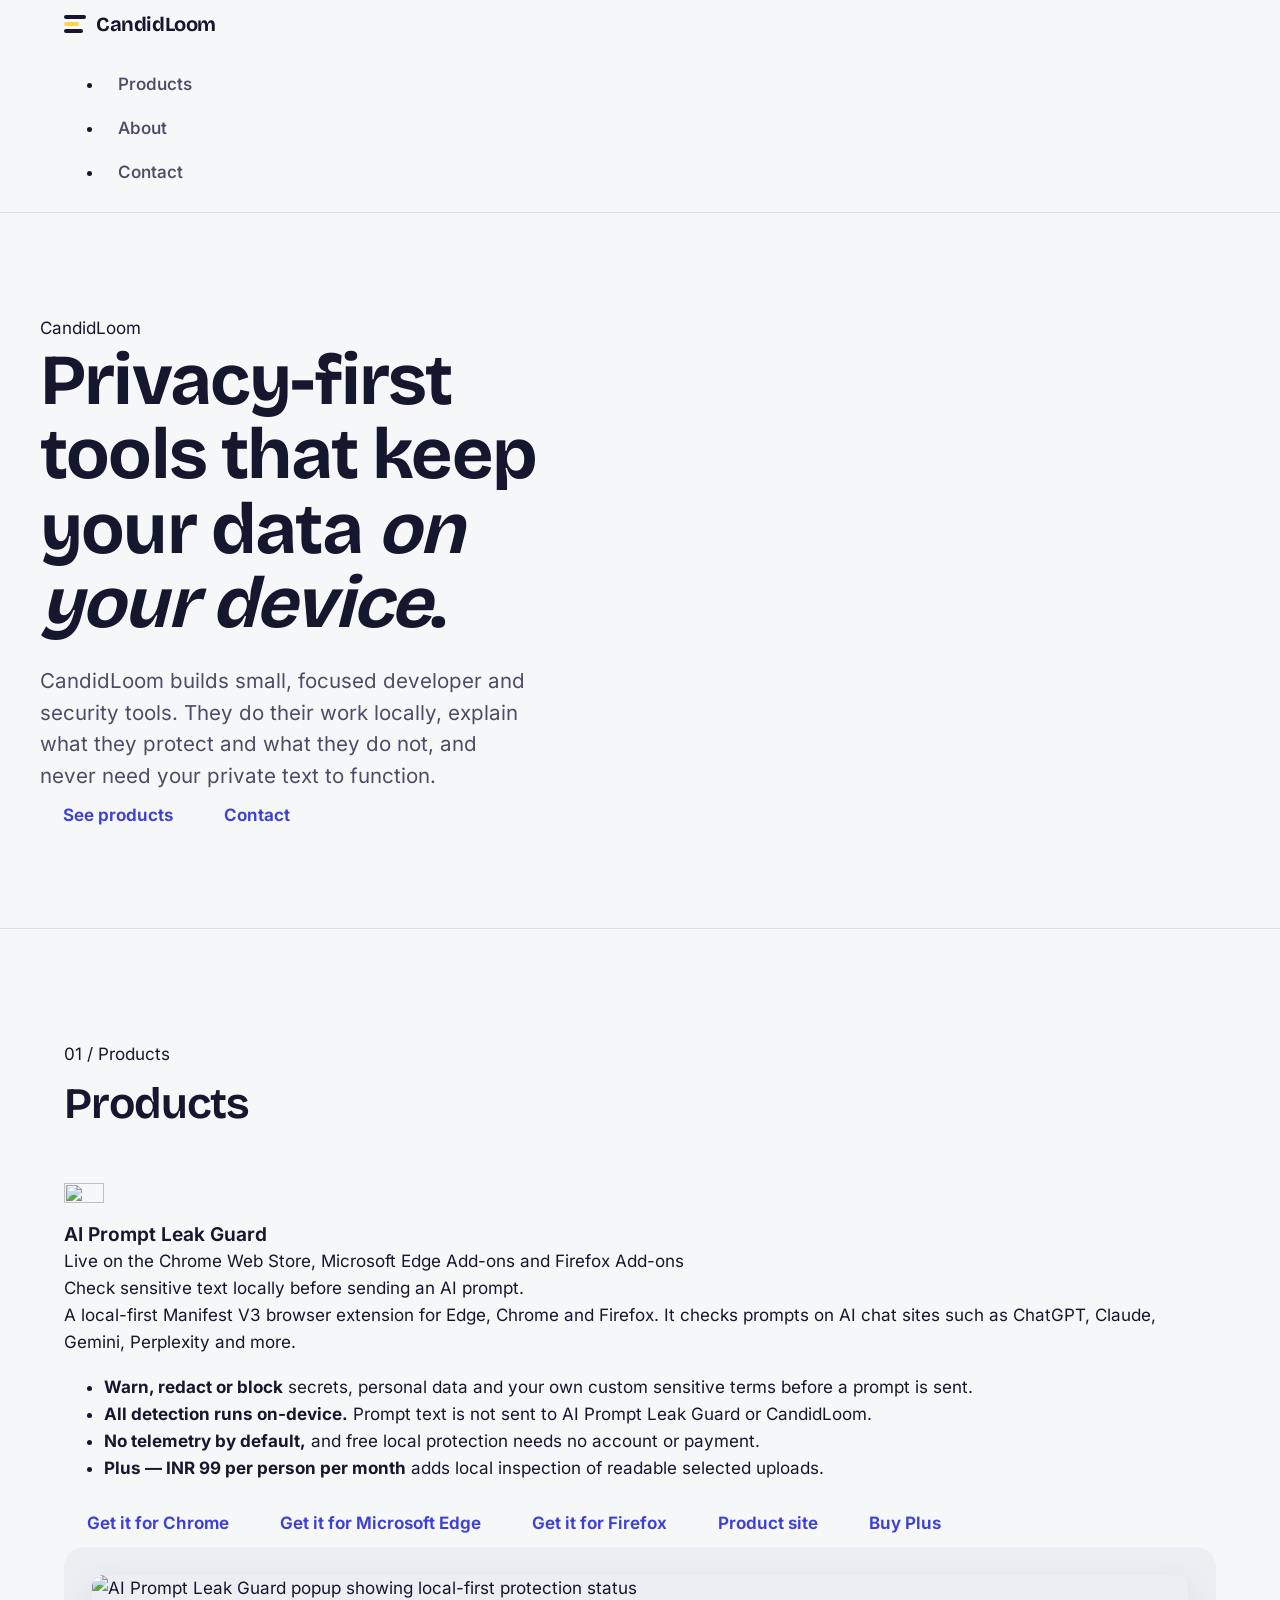
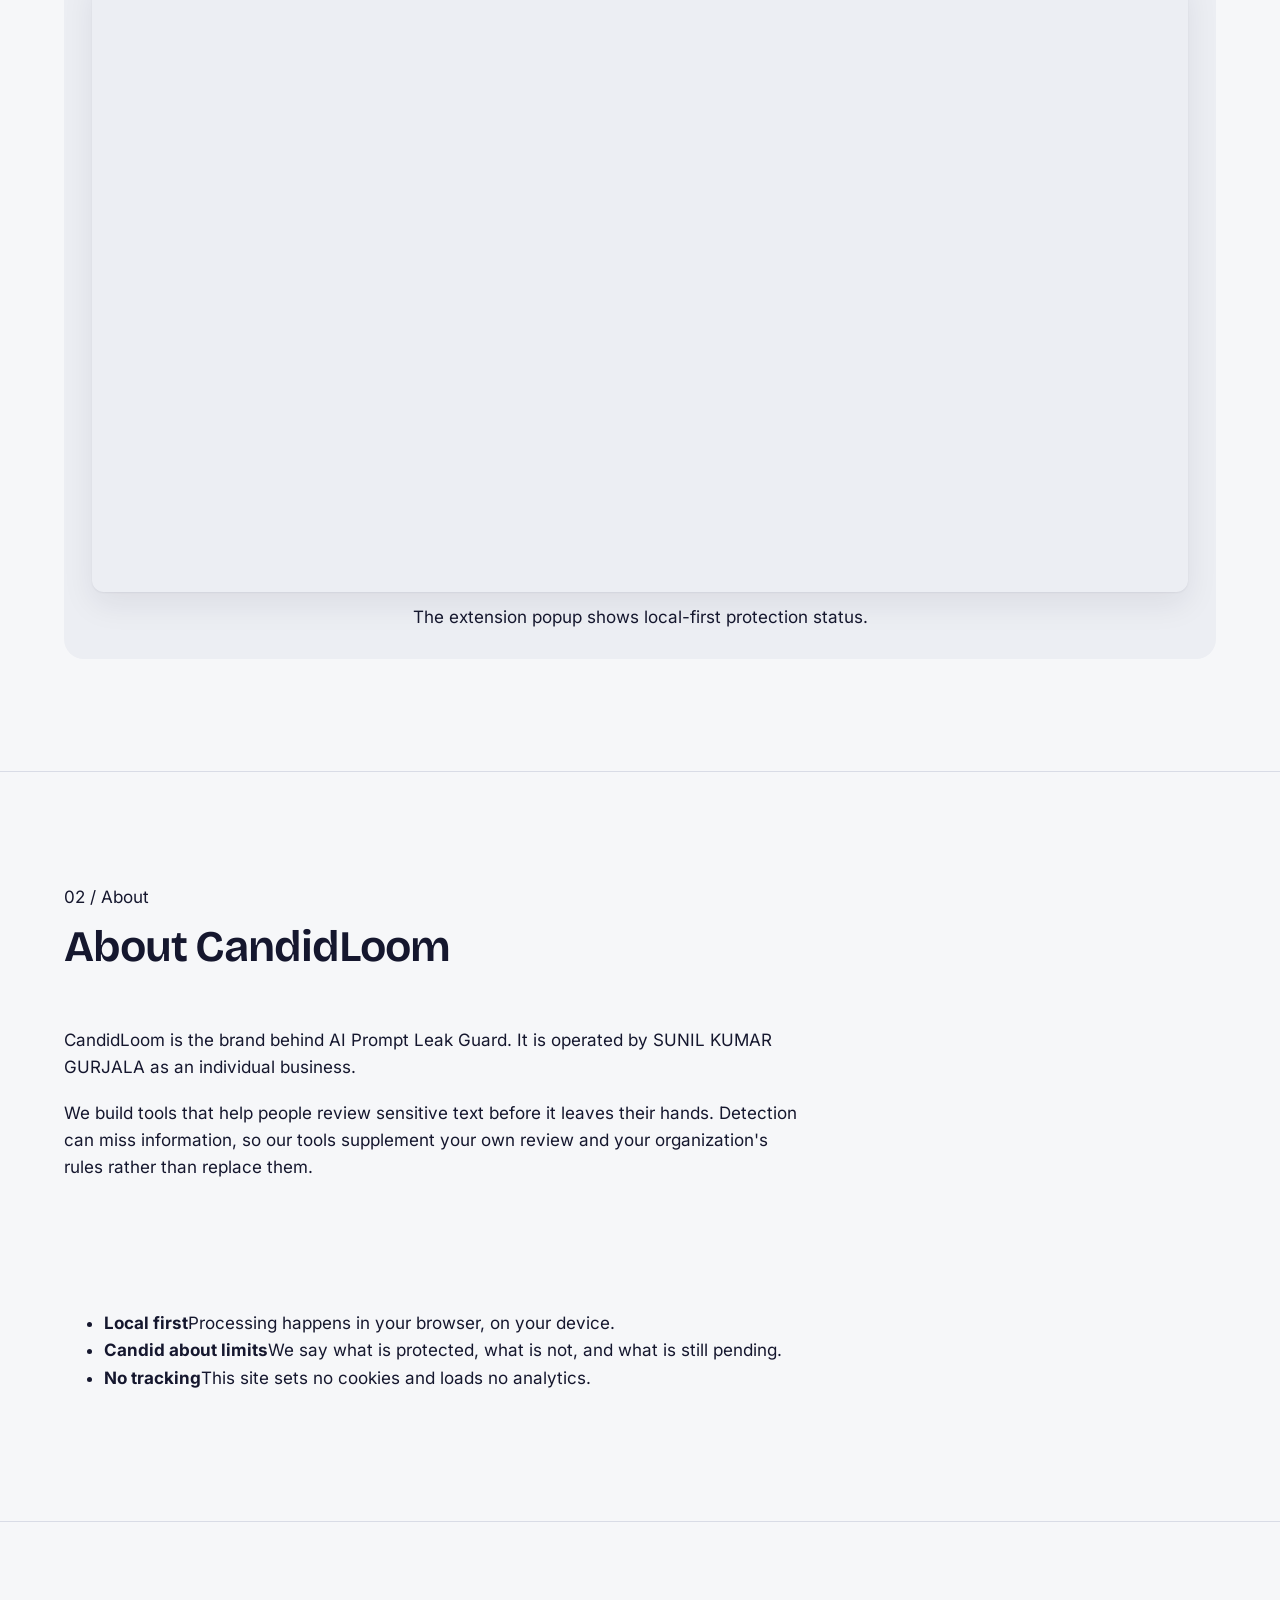
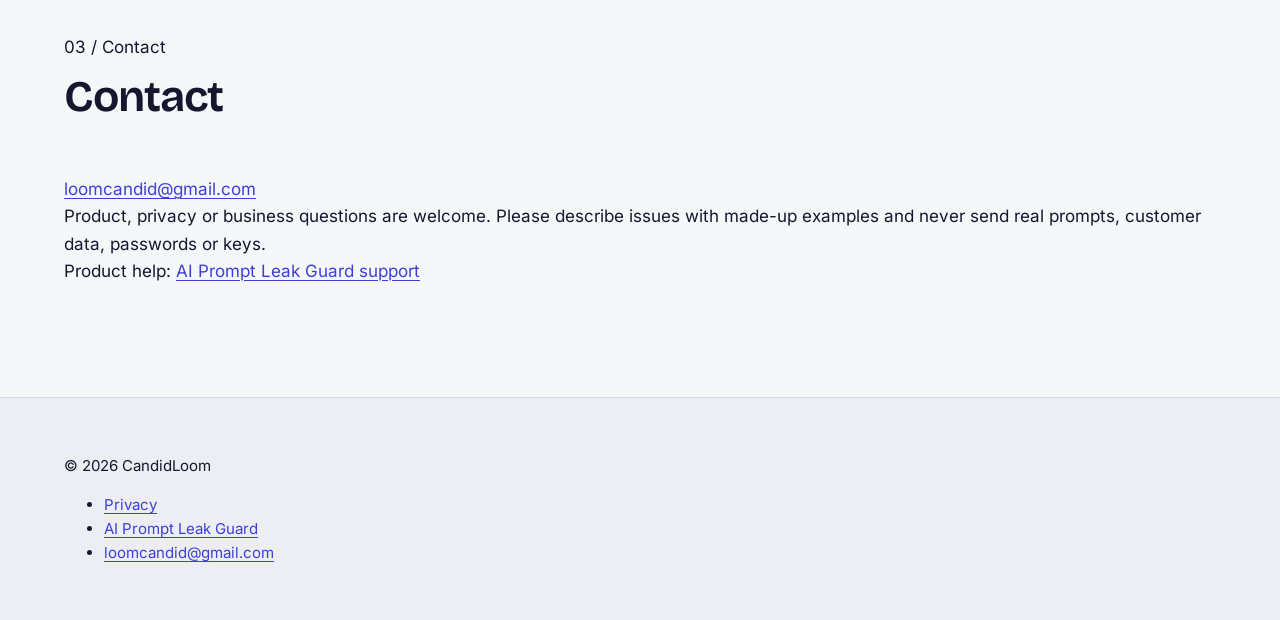
==== commit 315d1f8c: "fix: stop listing Copilot as covered until the next extension update Copilot moved to copilot.com, w" ====
--- a/index.html
+++ b/index.html
@@ -3,197 +3,138 @@
 <head>
   <meta charset="utf-8" />
   <meta name="viewport" content="width=device-width, initial-scale=1" />
-  <title>CandidLoom — privacy tools that keep your data on your device</title>
-  <meta name="description" content="CandidLoom makes privacy tools for people who use AI at work. AI Prompt Leak Guard catches passwords, ID numbers and client details before they reach an AI chat, checked on your own device." />
+  <title>CandidLoom — privacy-first tools</title>
+  <meta name="description" content="CandidLoom builds privacy-first developer and security tools that run on your device. First product: AI Prompt Leak Guard, a local-first browser extension." />
   <link rel="canonical" href="https://candidloom.com/" />
-  <meta name="theme-color" content="#f6f7f9" media="(prefers-color-scheme: light)" />
-  <meta name="theme-color" content="#0e0f1e" media="(prefers-color-scheme: dark)" />
+  <meta name="theme-color" content="#f4f7fa" media="(prefers-color-scheme: light)" />
+  <meta name="theme-color" content="#07101d" media="(prefers-color-scheme: dark)" />
   <meta name="color-scheme" content="light dark" />
   <meta property="og:type" content="website" />
   <meta property="og:site_name" content="CandidLoom" />
-  <meta property="og:title" content="CandidLoom — privacy tools that keep your data on your device" />
-  <meta property="og:description" content="AI Prompt Leak Guard catches passwords, ID numbers and client details before they reach an AI chat, checked on your own device." />
+  <meta property="og:title" content="CandidLoom — privacy-first tools" />
+  <meta property="og:description" content="CandidLoom builds privacy-first developer and security tools that run on your device. First product: AI Prompt Leak Guard, a local-first browser extension." />
   <meta property="og:url" content="https://candidloom.com/" />
   <meta property="og:image" content="https://candidloom.com/assets/social-card.png" />
   <meta property="og:image:width" content="1400" />
   <meta property="og:image:height" content="560" />
   <meta property="og:image:alt" content="AI Prompt Leak Guard — check prompts locally before you send" />
   <meta name="twitter:card" content="summary_large_image" />
-  <meta name="twitter:title" content="CandidLoom — privacy tools that keep your data on your device" />
-  <meta name="twitter:description" content="AI Prompt Leak Guard catches passwords, ID numbers and client details before they reach an AI chat, checked on your own device." />
+  <meta name="twitter:title" content="CandidLoom — privacy-first tools" />
+  <meta name="twitter:description" content="CandidLoom builds privacy-first developer and security tools that run on your device. First product: AI Prompt Leak Guard, a local-first browser extension." />
   <meta name="twitter:image" content="https://candidloom.com/assets/social-card.png" />
   <meta name="twitter:image:alt" content="AI Prompt Leak Guard — check prompts locally before you send" />
-  <link rel="icon" href="favicon.ico" sizes="32x32" />
-  <link rel="icon" type="image/png" sizes="32x32" href="assets/favicon-32.png" />
-  <link rel="apple-touch-icon" sizes="180x180" href="assets/apple-touch-icon.png" />
-  <link rel="preload" href="assets/fonts/bricolage-grotesque-latin-wght.woff2" as="font" type="font/woff2" crossorigin />
-  <link rel="preload" href="assets/fonts/inter-var-latin.woff2" as="font" type="font/woff2" crossorigin />
+  <link rel="icon" type="image/svg+xml" href="assets/logo.svg" />
   <link rel="stylesheet" href="styles.css" />
-  <script type="application/ld+json">
-  {
-    "@context": "https://schema.org",
-    "@type": "Organization",
-    "name": "CandidLoom",
-    "url": "https://candidloom.com/",
-    "logo": "https://candidloom.com/assets/candidloom-logo.png",
-    "email": "loomcandid@gmail.com"
-  }
-  </script>
 </head>
 <body>
   <a class="skip-link" href="#main">Skip to content</a>
   <header class="site-header">
-    <div class="site-header-inner">
+    <div class="wrap">
       <a class="wordmark" href="index.html" aria-label="CandidLoom home"><span class="mark" aria-hidden="true"><span></span><span></span><span></span></span>CandidLoom</a>
-      <div class="site-nav-shell" data-open="false">
-        <button class="site-nav-toggle" type="button" aria-expanded="false" aria-controls="primary-navigation">Menu</button>
-        <nav class="site-nav" id="primary-navigation" aria-label="Primary"><a href="#product">AI Prompt Leak Guard</a><a href="#pricing">Pricing</a><a href="faq.html">FAQ</a><a href="#contact">Contact</a></nav>
-        <a class="button button-primary button-small nav-cta" href="https://chromewebstore.google.com/detail/ai-prompt-leak-guard/biadjabdfbomjiohhmddppjheadcidjg">Add to Chrome</a>
-      </div>
+      <nav class="site-nav" aria-label="Primary">
+        <ul>
+          <li><a href="index.html#products">Products</a></li>
+          <li><a href="index.html#about">About</a></li>
+          <li><a href="index.html#contact">Contact</a></li>
+        </ul>
+      </nav>
     </div>
   </header>
-
   <main id="main">
-    <div class="wrap">
-      <section class="hero" aria-labelledby="hero-title">
-        <div class="hero-copy">
-          <h1 id="hero-title">Small tools that keep your data on your device</h1>
-          <p class="lede">CandidLoom makes privacy tools for people who use AI at work. Our first, AI Prompt Leak Guard, catches private details before they reach an AI chat, without ever seeing what you type.</p>
-          <div class="hero-actions" role="group" aria-label="Get started">
-            <a class="button button-primary" href="https://chromewebstore.google.com/detail/ai-prompt-leak-guard/biadjabdfbomjiohhmddppjheadcidjg">Add to Chrome</a>
-            <a class="button button-secondary" href="#product">See how it works</a>
-          </div>
-          <p class="hero-note">Free to use. No account, no tracking.</p>
-        </div>
-        <figure class="demo" aria-label="Example: three private details in a prompt are highlighted, then covered before the prompt is sent.">
-          <div class="demo-bar" aria-hidden="true"><span>New chat</span><span>AI Prompt Leak Guard</span></div>
-          <div class="demo-body" aria-hidden="true">
-            <p>Summarise this contract for Rahul. Client PAN <span class="secret">ABCPE1234F</span>, account <span class="secret">50100123456789</span>, contact <span class="secret">rahul.k@example.in</span>.</p>
-          </div>
-          <div class="demo-foot" aria-hidden="true">
-            <span class="demo-found">3 private details covered before sending</span>
-            <span class="status-pill"><svg viewBox="0 0 16 16" aria-hidden="true" focusable="false"><path d="M3.5 8.5 6.5 11.5 12.5 4.5" fill="none" stroke="currentColor" stroke-width="2.2" stroke-linecap="round" stroke-linejoin="round"/></svg>Protected</span>
-          </div>
-        </figure>
-      </section>
-    </div>
-
-    <section class="section" id="product" aria-labelledby="product-title">
+    <section class="hero" aria-labelledby="hero-title">
       <div class="wrap">
-        <div class="feature">
-          <div class="feature-copy">
-            <h2 id="product-title">AI Prompt Leak Guard</h2>
-            <p>A browser extension that checks what you are about to send to ChatGPT, Claude, Gemini and other AI chats. If it spots a password, an Aadhaar or PAN number, a card number or a client's details, it pauses and shows you what it found. You decide what goes.</p>
-            <ul class="checklist">
-              <li>50+ kinds of private details, tuned for India</li>
-              <li>Remove them in one click, or send anyway</li>
-              <li>Works on 17 popular AI chat sites</li>
-              <li>Everything is checked on your computer</li>
-            </ul>
-            <div class="hero-actions">
-              <a class="button button-primary" href="https://chromewebstore.google.com/detail/ai-prompt-leak-guard/biadjabdfbomjiohhmddppjheadcidjg">Add to Chrome</a>
-              <a class="button button-secondary" href="https://microsoftedge.microsoft.com/addons/detail/lnjedjbddbcmophmmccomjanllkcdajj">Add to Microsoft Edge</a>
-              <a class="button button-secondary" href="https://addons.mozilla.org/en-US/firefox/addon/ai-prompt-leak-guard/">Add to Firefox</a>
-            </div>
-            <p class="meta">Available for Chrome, Edge and Firefox. <a href="https://candidloom-hub.github.io/ai-prompt-leak-guard/">Visit the product site</a></p>
-          </div>
-          <figure class="shot"><picture><source srcset="assets/shots/warning-dark.png" media="(prefers-color-scheme: dark)" /><img src="assets/shots/warning-light.png" alt="The AI Prompt Leak Guard warning listing a PAN number, an email address and a card number, with buttons to remove them" width="440" height="756" loading="lazy" decoding="async" /></picture><figcaption class="meta">The new look, with Preview redaction and Not sensitive, is coming in the next update.</figcaption></figure>
+        <p class="eyebrow">CandidLoom</p>
+        <h1 id="hero-title">Privacy-first tools that keep your data <em>on your device</em>.</h1>
+        <p class="lede">CandidLoom builds small, focused developer and security tools. They do their work locally, explain what they protect and what they do not, and never need your private text to function.</p>
+        <div class="actions">
+          <a class="button" href="#products">See products</a>
+          <a class="button secondary" href="#contact">Contact</a>
         </div>
       </div>
     </section>
 
-    <section class="section" aria-labelledby="values-title">
+    <section class="section" id="products" aria-labelledby="products-title">
       <div class="wrap">
         <div class="section-head">
-          <h2 id="values-title">How we build</h2>
-          <p>Privacy tools should not become another place your data goes.</p>
+          <span class="index">01 / Products</span>
+          <h2 id="products-title">Products</h2>
         </div>
-        <div class="catch-grid">
-          <article class="catch">
-            <h3>Your data stays with you</h3>
-            <p>Our tools do their work on your device. We do not receive your prompts, your files or your browsing.</p>
-          </article>
-          <article class="catch">
-            <h3>Honest about limits</h3>
-            <p>We say clearly what is protected and what is not. No tool catches everything, and we never pretend otherwise.</p>
-          </article>
-          <article class="catch">
-            <h3>No tracking, no ads</h3>
-            <p>This website sets no cookies and loads no analytics. Our products show no ads and sell nothing about you.</p>
-          </article>
-          <article class="catch">
-            <h3>Made for real work</h3>
-            <p>Built in India for people who handle client, patient and customer details every day.</p>
-          </article>
+        <article class="product-card" aria-labelledby="aplg-title">
+          <div>
+            <div class="product-title">
+              <img src="assets/logo.svg" alt="" width="40" height="40" />
+              <h3 id="aplg-title">AI Prompt Leak Guard</h3>
+            </div>
+            <p class="status">Live on the Chrome Web Store, Microsoft Edge Add-ons and Firefox Add-ons</p>
+            <p class="tagline">Check sensitive text locally before sending an AI prompt.</p>
+            <p class="muted">A local-first Manifest V3 browser extension for Edge, Chrome and Firefox. It checks prompts on AI chat sites such as ChatGPT, Claude, Gemini, Perplexity and more.</p>
+            <ul class="points">
+              <li><strong>Warn, redact or block</strong> secrets, personal data and your own custom sensitive terms before a prompt is sent.</li>
+              <li><strong>All detection runs on-device.</strong> Prompt text is not sent to AI Prompt Leak Guard or CandidLoom.</li>
+              <li><strong>No telemetry by default,</strong> and free local protection needs no account or payment.</li>
+              <li><strong>Plus — INR 99 per person per month</strong> adds local inspection of readable selected uploads.</li>
+            </ul>
+            <div class="actions">
+              <a class="button" href="https://chromewebstore.google.com/detail/ai-prompt-leak-guard/biadjabdfbomjiohhmddppjheadcidjg">Get it for Chrome</a>
+              <a class="button" href="https://microsoftedge.microsoft.com/addons/detail/lnjedjbddbcmophmmccomjanllkcdajj">Get it for Microsoft Edge</a>
+              <a class="button" href="https://addons.mozilla.org/en-US/firefox/addon/ai-prompt-leak-guard/">Get it for Firefox</a>
+              <a class="button secondary" href="https://candidloom-hub.github.io/ai-prompt-leak-guard/">Product site</a>
+              <a class="button secondary" href="https://aplg-billing-production.pages.dev/checkout">Buy Plus</a>
+            </div>
+          </div>
+          <figure class="shot">
+            <img src="assets/popup-local-first.png" alt="AI Prompt Leak Guard popup showing local-first protection status" width="1280" height="720" loading="lazy" decoding="async" />
+            <figcaption>The extension popup shows local-first protection status.</figcaption>
+          </figure>
+        </article>
+      </div>
+    </section>
+
+    <section class="section" id="about" aria-labelledby="about-title">
+      <div class="wrap two-col">
+        <div>
+          <div class="section-head">
+            <span class="index">02 / About</span>
+            <h2 id="about-title">About CandidLoom</h2>
+          </div>
+          <div class="prose">
+            <p>CandidLoom is the brand behind AI Prompt Leak Guard. It is operated by SUNIL KUMAR GURJALA as an individual business.</p>
+            <p>We build tools that help people review sensitive text before it leaves their hands. Detection can miss information, so our tools supplement your own review and your organization's rules rather than replace them.</p>
+          </div>
+        </div>
+        <ul class="principles">
+          <li><strong>Local first</strong><span class="muted">Processing happens in your browser, on your device.</span></li>
+          <li><strong>Candid about limits</strong><span class="muted">We say what is protected, what is not, and what is still pending.</span></li>
+          <li><strong>No tracking</strong><span class="muted">This site sets no cookies and loads no analytics.</span></li>
+        </ul>
+      </div>
+    </section>
+
+    <section class="section" id="contact" aria-labelledby="contact-title">
+      <div class="wrap two-col">
+        <div class="section-head">
+          <span class="index">03 / Contact</span>
+          <h2 id="contact-title">Contact</h2>
+        </div>
+        <div class="contact-box">
+          <a class="email" href="mailto:loomcandid@gmail.com">loomcandid@gmail.com</a>
+          <p>Product, privacy or business questions are welcome. Please describe issues with made-up examples and never send real prompts, customer data, passwords or keys.</p>
+          <p style="margin:0">Product help: <a href="https://candidloom-hub.github.io/ai-prompt-leak-guard/support.html">AI Prompt Leak Guard support</a></p>
         </div>
       </div>
     </section>
-
-    <section class="section" id="pricing" aria-labelledby="pricing-title">
-      <div class="wrap">
-        <div class="section-head">
-          <h2 id="pricing-title">Simple pricing</h2>
-          <p>Everyday protection is free. Plus adds file checks, presets for your work and more control.</p>
-        </div>
-        <div class="mini-plans">
-          <article class="plan" aria-labelledby="mini-free">
-            <h3 id="mini-free">Free</h3>
-            <p class="price"><span class="price-amount">INR 0</span><span class="price-unit">forever</span></p>
-            <p class="plan-sub">Warnings, one-click removal and every built-in check. No account needed.</p>
-          </article>
-          <article class="plan plan-plus" aria-labelledby="mini-plus">
-            <h3 id="mini-plus">Plus</h3>
-            <p class="price"><span class="price-amount">INR 99</span><span class="price-unit">per month, tax included</span></p>
-            <p class="plan-sub">Checks Word, Excel, PowerPoint and text files before upload, presets for finance, developers and client data, and one key on up to 3 browsers.</p>
-          </article>
-        </div>
-        <p class="price-footnote"><a href="https://candidloom-hub.github.io/ai-prompt-leak-guard/pricing.html">Compare Free and Plus in detail</a>. An annual plan is coming later.</p>
-      </div>
-    </section>
-
-    <section class="section" aria-labelledby="faq-title">
-      <div class="wrap faq-layout">
-        <div class="section-head">
-          <h2 id="faq-title">Common questions</h2>
-          <p><a href="faq.html">Read all questions</a></p>
-        </div>
-        <div>
-          <details class="faq"><summary>Who is behind CandidLoom?</summary><div class="faq-answer"><p>CandidLoom is run by SUNIL KUMAR GURJALA, an individual business in India. That name may appear at checkout and on payment records.</p></div></details>
-          <details class="faq"><summary>Does AI Prompt Leak Guard send my prompts anywhere?</summary><div class="faq-answer"><p>No. Every check happens in your browser on your own computer. Your prompts never reach CandidLoom or anyone else.</p></div></details>
-          <details class="faq"><summary>Is it really free?</summary><div class="faq-answer"><p>Yes. The free plan has no account and no time limit. Plus is optional, for INR 99 a month.</p></div></details>
-          <details class="faq"><summary>How do I cancel Plus or ask for a refund?</summary><div class="faq-answer"><p>Cancel any time from the checkout page after verifying your email. Your first purchase can be refunded within seven days. See our <a href="refunds.html">refunds policy</a>.</p></div></details>
-        </div>
-      </div>
-    </section>
-
-    <section class="band" id="contact" aria-labelledby="contact-title">
-      <div class="wrap promise">
-        <div class="section-head">
-          <h2 id="contact-title">Talk to us</h2>
-          <p>Questions about the product, privacy or your subscription are welcome. We reply within two business days.</p>
-          <a class="contact-email" href="mailto:loomcandid@gmail.com">loomcandid@gmail.com</a>
-        </div>
-        <ul class="promise-list">
-          <li><strong>Describe problems with made-up examples</strong><span>Never send real prompts, customer data, passwords or keys.</span></li>
-          <li><strong>Product help</strong><span>Answers and guides are on the <a href="https://candidloom-hub.github.io/ai-prompt-leak-guard/docs.html">help pages</a>.</span></li>
-          <li><strong>Plus and billing</strong><span>Buy, activate or manage Plus on the <a href="https://aplg-billing-production.pages.dev/">Plus page</a>.</span></li>
+  </main>
+  <footer class="site-footer">
+    <div class="wrap">
+      <p class="copyright" style="margin:0">&copy; 2026 CandidLoom</p>
+      <nav aria-label="Footer">
+        <ul>
+          <li><a href="privacy.html">Privacy</a></li>
+          <li><a href="https://candidloom-hub.github.io/ai-prompt-leak-guard/">AI Prompt Leak Guard</a></li>
+          <li><a href="mailto:loomcandid@gmail.com">loomcandid@gmail.com</a></li>
         </ul>
-      </div>
-    </section>
-  </main>
-
-  <footer class="site-footer">
-    <div class="site-footer-inner">
-      <div class="footer-about">
-        <a class="wordmark" href="index.html"><span class="mark" aria-hidden="true"><span></span><span></span><span></span></span>CandidLoom</a>
-        <p>Small privacy tools that keep your data on your device.</p>
-      </div>
-      <div class="footer-col"><h2>Product</h2><ul><li><a href="https://candidloom-hub.github.io/ai-prompt-leak-guard/">AI Prompt Leak Guard</a></li><li><a href="https://candidloom-hub.github.io/ai-prompt-leak-guard/pricing.html">Pricing</a></li><li><a href="https://aplg-billing-production.pages.dev/">Get Plus</a></li></ul></div>
-      <div class="footer-col"><h2>Help</h2><ul><li><a href="faq.html">FAQ</a></li><li><a href="https://candidloom-hub.github.io/ai-prompt-leak-guard/docs.html">Product help</a></li><li><a href="mailto:loomcandid@gmail.com">Email us</a></li></ul></div>
-      <div class="footer-col"><h2>Legal</h2><ul><li><a href="privacy.html">Privacy</a></li><li><a href="terms.html">Terms</a></li><li><a href="refunds.html">Refunds</a></li></ul></div>
-      <p class="footer-legal">&copy; 2026 CandidLoom. Operated by SUNIL KUMAR GURJALA. This website sets no cookies and has no analytics or ads.</p>
+      </nav>
     </div>
   </footer>
-  <script src="assets/navigation.js"></script>
 </body>
 </html>
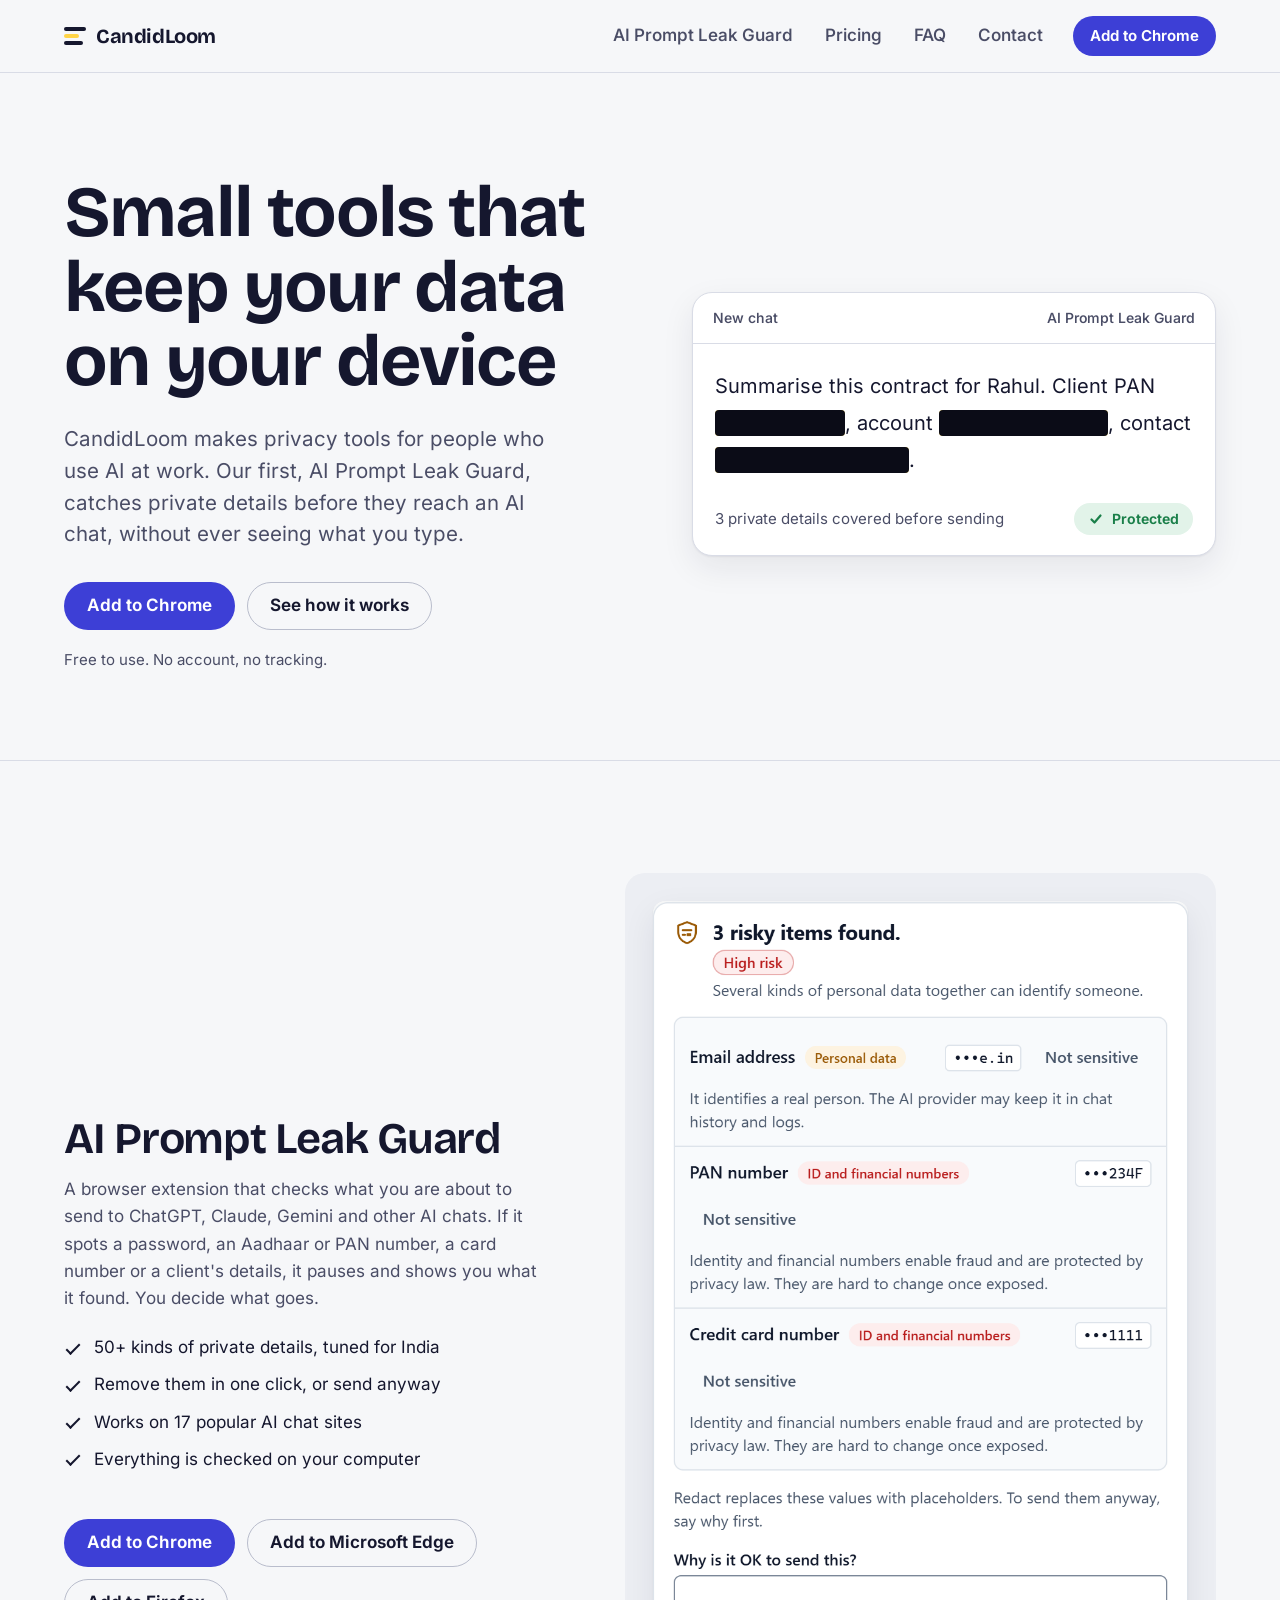
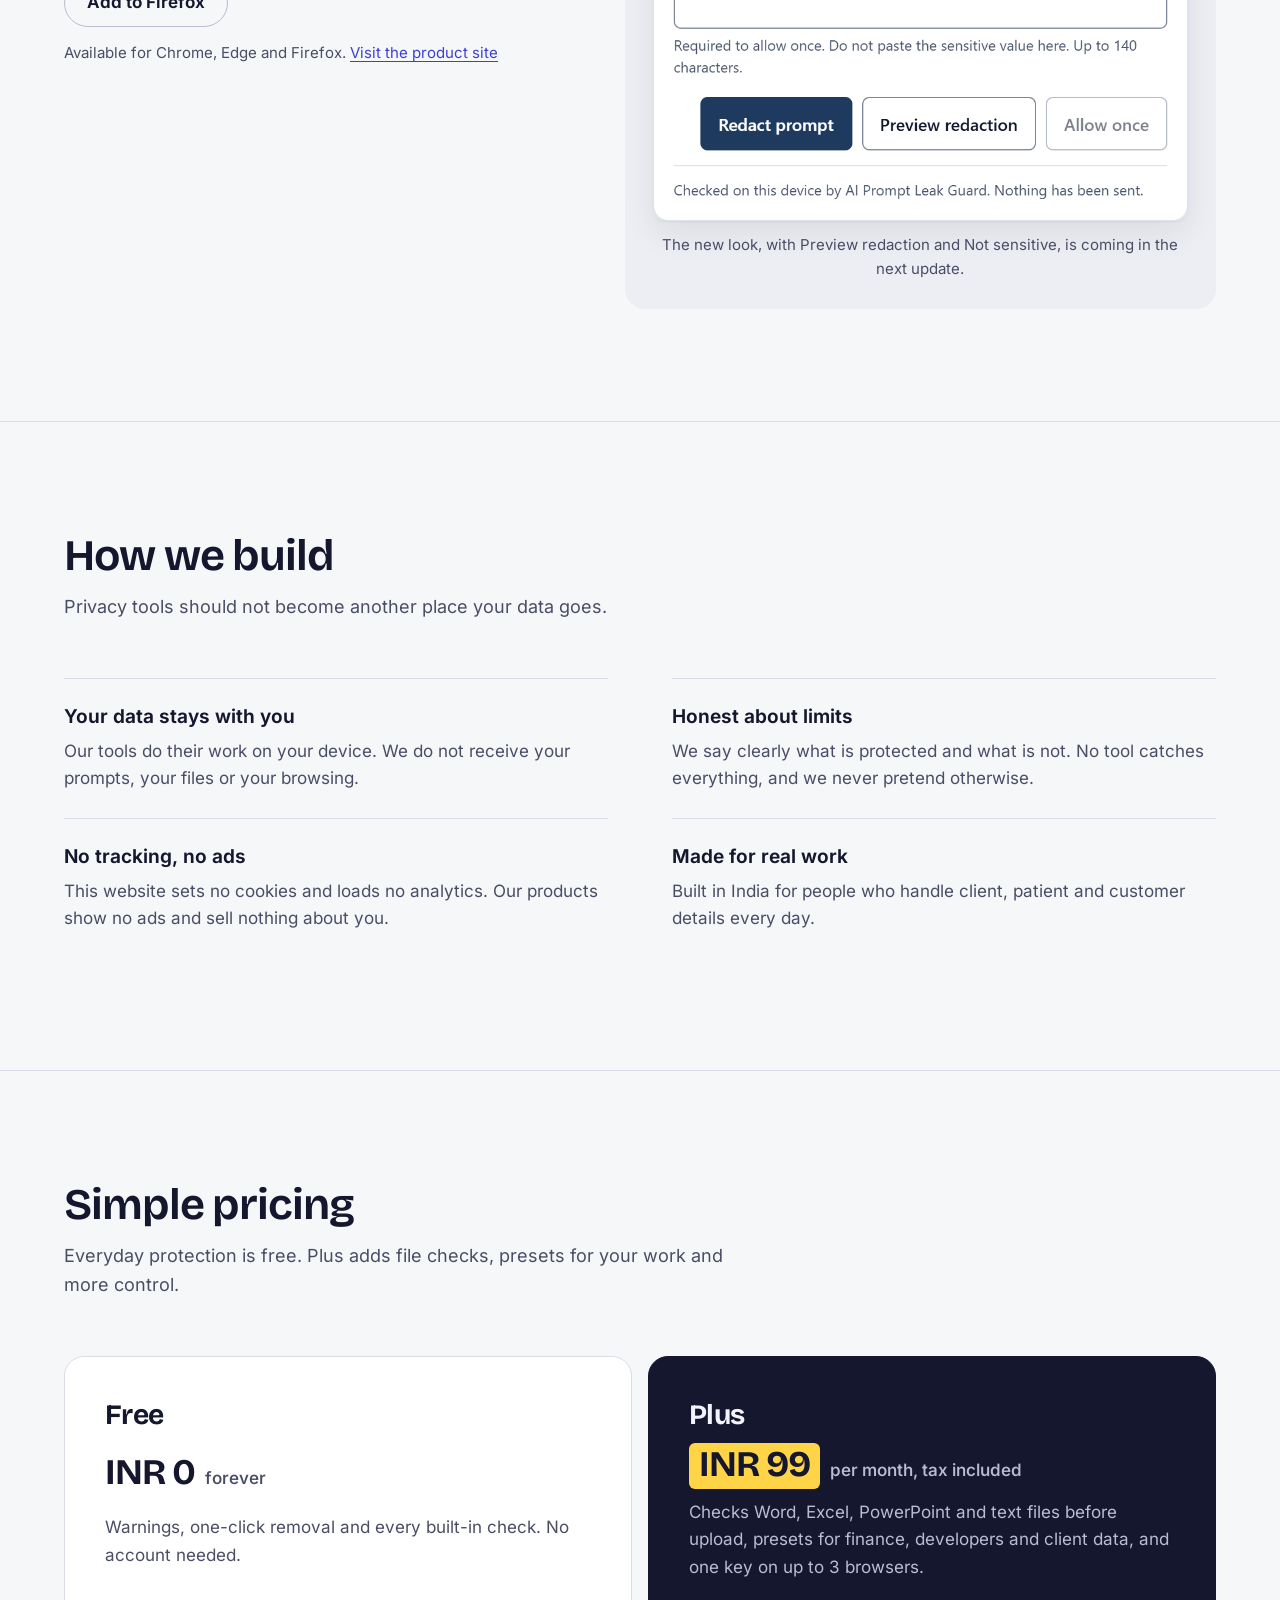
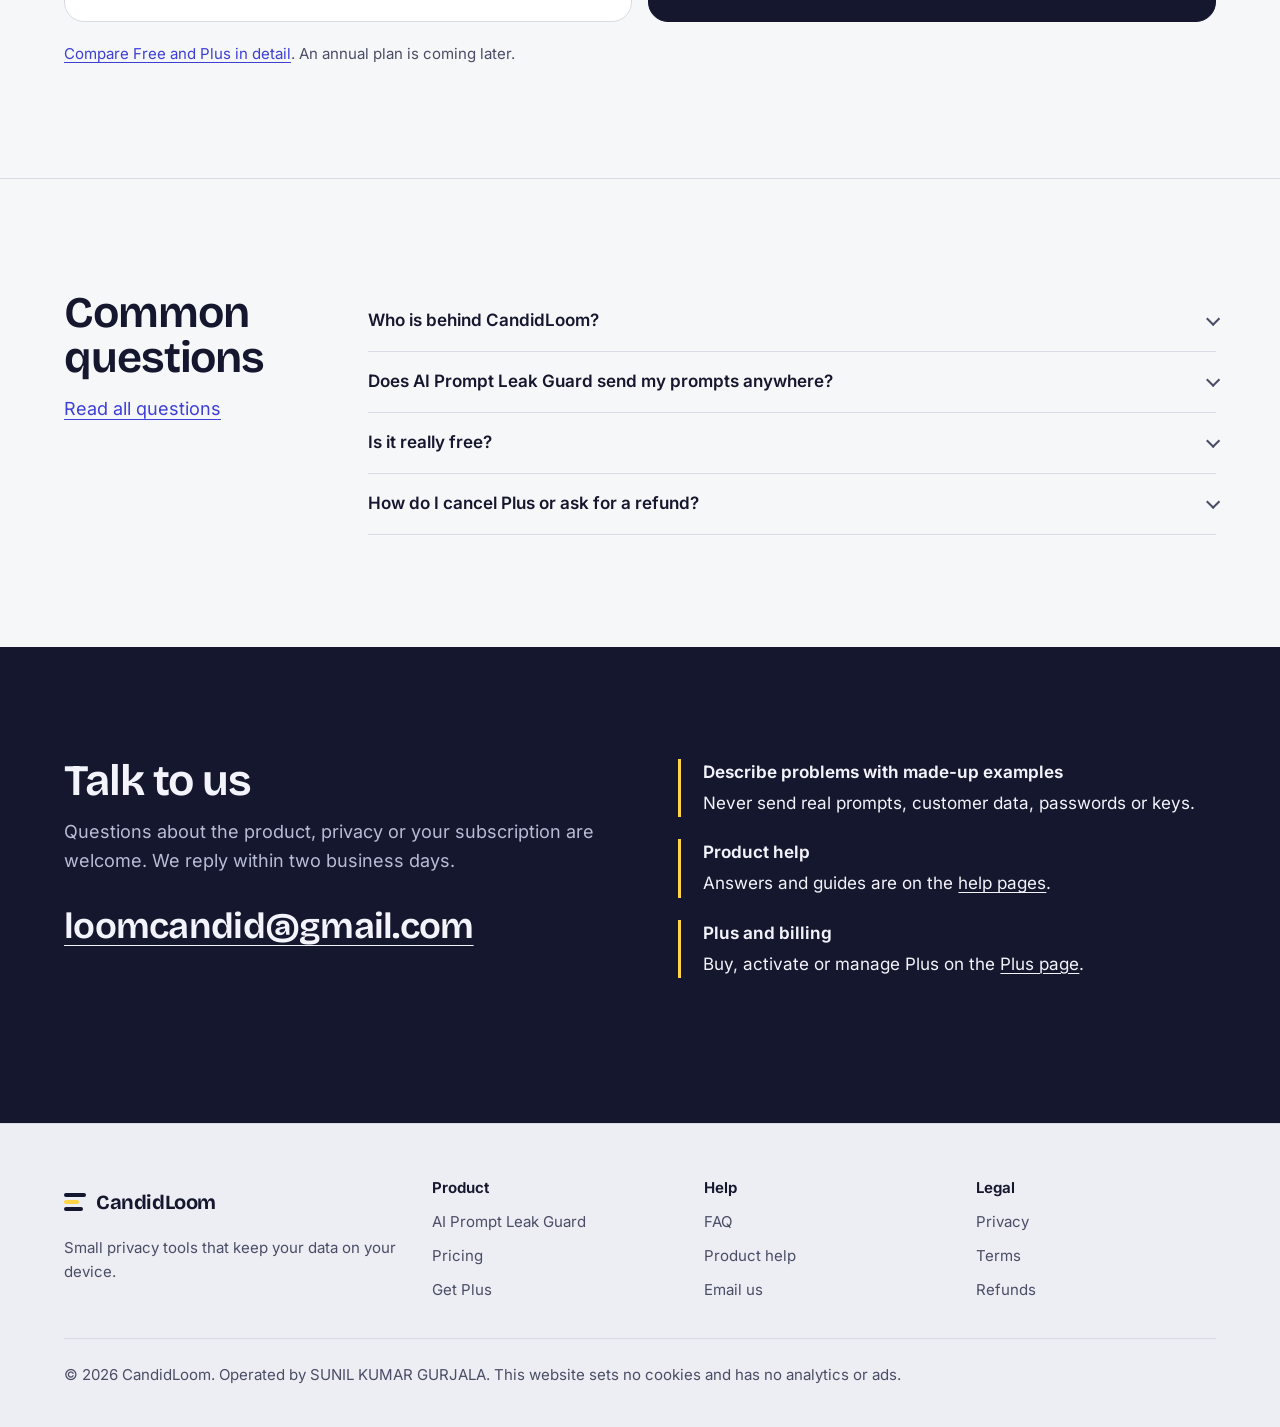
==== commit dbff38b0: "Merge f63e5f7ea1e0fa82230c42421e0d05948704dab3 into 7b2196ac06a95fad643b57e93811b10b78e5c401" ====
--- a/index.html
+++ b/index.html
@@ -3,138 +3,197 @@
 <head>
   <meta charset="utf-8" />
   <meta name="viewport" content="width=device-width, initial-scale=1" />
-  <title>CandidLoom — privacy-first tools</title>
-  <meta name="description" content="CandidLoom builds privacy-first developer and security tools that run on your device. First product: AI Prompt Leak Guard, a local-first browser extension." />
+  <title>CandidLoom — privacy tools that keep your data on your device</title>
+  <meta name="description" content="CandidLoom makes privacy tools for people who use AI at work. AI Prompt Leak Guard catches passwords, ID numbers and client details before they reach an AI chat, checked on your own device." />
   <link rel="canonical" href="https://candidloom.com/" />
-  <meta name="theme-color" content="#f4f7fa" media="(prefers-color-scheme: light)" />
-  <meta name="theme-color" content="#07101d" media="(prefers-color-scheme: dark)" />
+  <meta name="theme-color" content="#f6f7f9" media="(prefers-color-scheme: light)" />
+  <meta name="theme-color" content="#0e0f1e" media="(prefers-color-scheme: dark)" />
   <meta name="color-scheme" content="light dark" />
   <meta property="og:type" content="website" />
   <meta property="og:site_name" content="CandidLoom" />
-  <meta property="og:title" content="CandidLoom — privacy-first tools" />
-  <meta property="og:description" content="CandidLoom builds privacy-first developer and security tools that run on your device. First product: AI Prompt Leak Guard, a local-first browser extension." />
+  <meta property="og:title" content="CandidLoom — privacy tools that keep your data on your device" />
+  <meta property="og:description" content="AI Prompt Leak Guard catches passwords, ID numbers and client details before they reach an AI chat, checked on your own device." />
   <meta property="og:url" content="https://candidloom.com/" />
   <meta property="og:image" content="https://candidloom.com/assets/social-card.png" />
   <meta property="og:image:width" content="1400" />
   <meta property="og:image:height" content="560" />
   <meta property="og:image:alt" content="AI Prompt Leak Guard — check prompts locally before you send" />
   <meta name="twitter:card" content="summary_large_image" />
-  <meta name="twitter:title" content="CandidLoom — privacy-first tools" />
-  <meta name="twitter:description" content="CandidLoom builds privacy-first developer and security tools that run on your device. First product: AI Prompt Leak Guard, a local-first browser extension." />
+  <meta name="twitter:title" content="CandidLoom — privacy tools that keep your data on your device" />
+  <meta name="twitter:description" content="AI Prompt Leak Guard catches passwords, ID numbers and client details before they reach an AI chat, checked on your own device." />
   <meta name="twitter:image" content="https://candidloom.com/assets/social-card.png" />
   <meta name="twitter:image:alt" content="AI Prompt Leak Guard — check prompts locally before you send" />
-  <link rel="icon" type="image/svg+xml" href="assets/logo.svg" />
+  <link rel="icon" href="favicon.ico" sizes="32x32" />
+  <link rel="icon" type="image/png" sizes="32x32" href="assets/favicon-32.png" />
+  <link rel="apple-touch-icon" sizes="180x180" href="assets/apple-touch-icon.png" />
+  <link rel="preload" href="assets/fonts/bricolage-grotesque-latin-wght.woff2" as="font" type="font/woff2" crossorigin />
+  <link rel="preload" href="assets/fonts/inter-var-latin.woff2" as="font" type="font/woff2" crossorigin />
   <link rel="stylesheet" href="styles.css" />
+  <script type="application/ld+json">
+  {
+    "@context": "https://schema.org",
+    "@type": "Organization",
+    "name": "CandidLoom",
+    "url": "https://candidloom.com/",
+    "logo": "https://candidloom.com/assets/candidloom-logo.png",
+    "email": "loomcandid@gmail.com"
+  }
+  </script>
 </head>
 <body>
   <a class="skip-link" href="#main">Skip to content</a>
   <header class="site-header">
-    <div class="wrap">
+    <div class="site-header-inner">
       <a class="wordmark" href="index.html" aria-label="CandidLoom home"><span class="mark" aria-hidden="true"><span></span><span></span><span></span></span>CandidLoom</a>
-      <nav class="site-nav" aria-label="Primary">
-        <ul>
-          <li><a href="index.html#products">Products</a></li>
-          <li><a href="index.html#about">About</a></li>
-          <li><a href="index.html#contact">Contact</a></li>
-        </ul>
-      </nav>
+      <div class="site-nav-shell" data-open="false">
+        <button class="site-nav-toggle" type="button" aria-expanded="false" aria-controls="primary-navigation">Menu</button>
+        <nav class="site-nav" id="primary-navigation" aria-label="Primary"><a href="#product">AI Prompt Leak Guard</a><a href="#pricing">Pricing</a><a href="faq.html">FAQ</a><a href="#contact">Contact</a></nav>
+        <a class="button button-primary button-small nav-cta" href="https://chromewebstore.google.com/detail/ai-prompt-leak-guard/biadjabdfbomjiohhmddppjheadcidjg">Add to Chrome</a>
+      </div>
     </div>
   </header>
+
   <main id="main">
-    <section class="hero" aria-labelledby="hero-title">
+    <div class="wrap">
+      <section class="hero" aria-labelledby="hero-title">
+        <div class="hero-copy">
+          <h1 id="hero-title">Small tools that keep your data on your device</h1>
+          <p class="lede">CandidLoom makes privacy tools for people who use AI at work. Our first, AI Prompt Leak Guard, catches private details before they reach an AI chat, without ever seeing what you type.</p>
+          <div class="hero-actions" role="group" aria-label="Get started">
+            <a class="button button-primary" href="https://chromewebstore.google.com/detail/ai-prompt-leak-guard/biadjabdfbomjiohhmddppjheadcidjg">Add to Chrome</a>
+            <a class="button button-secondary" href="#product">See how it works</a>
+          </div>
+          <p class="hero-note">Free to use. No account, no tracking.</p>
+        </div>
+        <figure class="demo" aria-label="Example: three private details in a prompt are highlighted, then covered before the prompt is sent.">
+          <div class="demo-bar" aria-hidden="true"><span>New chat</span><span>AI Prompt Leak Guard</span></div>
+          <div class="demo-body" aria-hidden="true">
+            <p>Summarise this contract for Rahul. Client PAN <span class="secret">ABCPE1234F</span>, account <span class="secret">50100123456789</span>, contact <span class="secret">rahul.k@example.in</span>.</p>
+          </div>
+          <div class="demo-foot" aria-hidden="true">
+            <span class="demo-found">3 private details covered before sending</span>
+            <span class="status-pill"><svg viewBox="0 0 16 16" aria-hidden="true" focusable="false"><path d="M3.5 8.5 6.5 11.5 12.5 4.5" fill="none" stroke="currentColor" stroke-width="2.2" stroke-linecap="round" stroke-linejoin="round"/></svg>Protected</span>
+          </div>
+        </figure>
+      </section>
+    </div>
+
+    <section class="section" id="product" aria-labelledby="product-title">
       <div class="wrap">
-        <p class="eyebrow">CandidLoom</p>
-        <h1 id="hero-title">Privacy-first tools that keep your data <em>on your device</em>.</h1>
-        <p class="lede">CandidLoom builds small, focused developer and security tools. They do their work locally, explain what they protect and what they do not, and never need your private text to function.</p>
-        <div class="actions">
-          <a class="button" href="#products">See products</a>
-          <a class="button secondary" href="#contact">Contact</a>
+        <div class="feature">
+          <div class="feature-copy">
+            <h2 id="product-title">AI Prompt Leak Guard</h2>
+            <p>A browser extension that checks what you are about to send to ChatGPT, Claude, Gemini and other AI chats. If it spots a password, an Aadhaar or PAN number, a card number or a client's details, it pauses and shows you what it found. You decide what goes.</p>
+            <ul class="checklist">
+              <li>50+ kinds of private details, tuned for India</li>
+              <li>Remove them in one click, or send anyway</li>
+              <li>Works on 17 popular AI chat sites</li>
+              <li>Everything is checked on your computer</li>
+            </ul>
+            <div class="hero-actions">
+              <a class="button button-primary" href="https://chromewebstore.google.com/detail/ai-prompt-leak-guard/biadjabdfbomjiohhmddppjheadcidjg">Add to Chrome</a>
+              <a class="button button-secondary" href="https://microsoftedge.microsoft.com/addons/detail/lnjedjbddbcmophmmccomjanllkcdajj">Add to Microsoft Edge</a>
+              <a class="button button-secondary" href="https://addons.mozilla.org/en-US/firefox/addon/ai-prompt-leak-guard/">Add to Firefox</a>
+            </div>
+            <p class="meta">Available for Chrome, Edge and Firefox. <a href="https://candidloom-hub.github.io/ai-prompt-leak-guard/">Visit the product site</a></p>
+          </div>
+          <figure class="shot"><picture><source srcset="assets/shots/warning-dark.png" media="(prefers-color-scheme: dark)" /><img src="assets/shots/warning-light.png" alt="The AI Prompt Leak Guard warning listing a PAN number, an email address and a card number, with buttons to remove them" width="440" height="756" loading="lazy" decoding="async" /></picture><figcaption class="meta">The new look, with Preview redaction and Not sensitive, is coming in the next update.</figcaption></figure>
         </div>
       </div>
     </section>
 
-    <section class="section" id="products" aria-labelledby="products-title">
+    <section class="section" aria-labelledby="values-title">
       <div class="wrap">
         <div class="section-head">
-          <span class="index">01 / Products</span>
-          <h2 id="products-title">Products</h2>
+          <h2 id="values-title">How we build</h2>
+          <p>Privacy tools should not become another place your data goes.</p>
         </div>
-        <article class="product-card" aria-labelledby="aplg-title">
-          <div>
-            <div class="product-title">
-              <img src="assets/logo.svg" alt="" width="40" height="40" />
-              <h3 id="aplg-title">AI Prompt Leak Guard</h3>
-            </div>
-            <p class="status">Live on the Chrome Web Store, Microsoft Edge Add-ons and Firefox Add-ons</p>
-            <p class="tagline">Check sensitive text locally before sending an AI prompt.</p>
-            <p class="muted">A local-first Manifest V3 browser extension for Edge, Chrome and Firefox. It checks prompts on AI chat sites such as ChatGPT, Claude, Gemini, Perplexity and more.</p>
-            <ul class="points">
-              <li><strong>Warn, redact or block</strong> secrets, personal data and your own custom sensitive terms before a prompt is sent.</li>
-              <li><strong>All detection runs on-device.</strong> Prompt text is not sent to AI Prompt Leak Guard or CandidLoom.</li>
-              <li><strong>No telemetry by default,</strong> and free local protection needs no account or payment.</li>
-              <li><strong>Plus — INR 99 per person per month</strong> adds local inspection of readable selected uploads.</li>
-            </ul>
-            <div class="actions">
-              <a class="button" href="https://chromewebstore.google.com/detail/ai-prompt-leak-guard/biadjabdfbomjiohhmddppjheadcidjg">Get it for Chrome</a>
-              <a class="button" href="https://microsoftedge.microsoft.com/addons/detail/lnjedjbddbcmophmmccomjanllkcdajj">Get it for Microsoft Edge</a>
-              <a class="button" href="https://addons.mozilla.org/en-US/firefox/addon/ai-prompt-leak-guard/">Get it for Firefox</a>
-              <a class="button secondary" href="https://candidloom-hub.github.io/ai-prompt-leak-guard/">Product site</a>
-              <a class="button secondary" href="https://aplg-billing-production.pages.dev/checkout">Buy Plus</a>
-            </div>
-          </div>
-          <figure class="shot">
-            <img src="assets/popup-local-first.png" alt="AI Prompt Leak Guard popup showing local-first protection status" width="1280" height="720" loading="lazy" decoding="async" />
-            <figcaption>The extension popup shows local-first protection status.</figcaption>
-          </figure>
-        </article>
+        <div class="catch-grid">
+          <article class="catch">
+            <h3>Your data stays with you</h3>
+            <p>Our tools do their work on your device. We do not receive your prompts, your files or your browsing.</p>
+          </article>
+          <article class="catch">
+            <h3>Honest about limits</h3>
+            <p>We say clearly what is protected and what is not. No tool catches everything, and we never pretend otherwise.</p>
+          </article>
+          <article class="catch">
+            <h3>No tracking, no ads</h3>
+            <p>This website sets no cookies and loads no analytics. Our products show no ads and sell nothing about you.</p>
+          </article>
+          <article class="catch">
+            <h3>Made for real work</h3>
+            <p>Built in India for people who handle client, patient and customer details every day.</p>
+          </article>
+        </div>
       </div>
     </section>
 
-    <section class="section" id="about" aria-labelledby="about-title">
-      <div class="wrap two-col">
+    <section class="section" id="pricing" aria-labelledby="pricing-title">
+      <div class="wrap">
+        <div class="section-head">
+          <h2 id="pricing-title">Simple pricing</h2>
+          <p>Everyday protection is free. Plus adds file checks, presets for your work and more control.</p>
+        </div>
+        <div class="mini-plans">
+          <article class="plan" aria-labelledby="mini-free">
+            <h3 id="mini-free">Free</h3>
+            <p class="price"><span class="price-amount">INR 0</span><span class="price-unit">forever</span></p>
+            <p class="plan-sub">Warnings, one-click removal and every built-in check. No account needed.</p>
+          </article>
+          <article class="plan plan-plus" aria-labelledby="mini-plus">
+            <h3 id="mini-plus">Plus</h3>
+            <p class="price"><span class="price-amount">INR 99</span><span class="price-unit">per month, tax included</span></p>
+            <p class="plan-sub">Checks Word, Excel, PowerPoint and text files before upload, presets for finance, developers and client data, and one key on up to 3 browsers.</p>
+          </article>
+        </div>
+        <p class="price-footnote"><a href="https://candidloom-hub.github.io/ai-prompt-leak-guard/pricing.html">Compare Free and Plus in detail</a>. An annual plan is coming later.</p>
+      </div>
+    </section>
+
+    <section class="section" aria-labelledby="faq-title">
+      <div class="wrap faq-layout">
+        <div class="section-head">
+          <h2 id="faq-title">Common questions</h2>
+          <p><a href="faq.html">Read all questions</a></p>
+        </div>
         <div>
-          <div class="section-head">
-            <span class="index">02 / About</span>
-            <h2 id="about-title">About CandidLoom</h2>
-          </div>
-          <div class="prose">
-            <p>CandidLoom is the brand behind AI Prompt Leak Guard. It is operated by SUNIL KUMAR GURJALA as an individual business.</p>
-            <p>We build tools that help people review sensitive text before it leaves their hands. Detection can miss information, so our tools supplement your own review and your organization's rules rather than replace them.</p>
-          </div>
+          <details class="faq"><summary>Who is behind CandidLoom?</summary><div class="faq-answer"><p>CandidLoom is run by SUNIL KUMAR GURJALA, an individual business in India. That name may appear at checkout and on payment records.</p></div></details>
+          <details class="faq"><summary>Does AI Prompt Leak Guard send my prompts anywhere?</summary><div class="faq-answer"><p>No. Every check happens in your browser on your own computer. Your prompts never reach CandidLoom or anyone else.</p></div></details>
+          <details class="faq"><summary>Is it really free?</summary><div class="faq-answer"><p>Yes. The free plan has no account and no time limit. Plus is optional, for INR 99 a month.</p></div></details>
+          <details class="faq"><summary>How do I cancel Plus or ask for a refund?</summary><div class="faq-answer"><p>Cancel any time from the checkout page after verifying your email. Your first purchase can be refunded within seven days. See our <a href="refunds.html">refunds policy</a>.</p></div></details>
         </div>
-        <ul class="principles">
-          <li><strong>Local first</strong><span class="muted">Processing happens in your browser, on your device.</span></li>
-          <li><strong>Candid about limits</strong><span class="muted">We say what is protected, what is not, and what is still pending.</span></li>
-          <li><strong>No tracking</strong><span class="muted">This site sets no cookies and loads no analytics.</span></li>
+      </div>
+    </section>
+
+    <section class="band" id="contact" aria-labelledby="contact-title">
+      <div class="wrap promise">
+        <div class="section-head">
+          <h2 id="contact-title">Talk to us</h2>
+          <p>Questions about the product, privacy or your subscription are welcome. We reply within two business days.</p>
+          <a class="contact-email" href="mailto:loomcandid@gmail.com">loomcandid@gmail.com</a>
+        </div>
+        <ul class="promise-list">
+          <li><strong>Describe problems with made-up examples</strong><span>Never send real prompts, customer data, passwords or keys.</span></li>
+          <li><strong>Product help</strong><span>Answers and guides are on the <a href="https://candidloom-hub.github.io/ai-prompt-leak-guard/docs.html">help pages</a>.</span></li>
+          <li><strong>Plus and billing</strong><span>Buy, activate or manage Plus on the <a href="https://aplg-billing-production.pages.dev/">Plus page</a>.</span></li>
         </ul>
       </div>
     </section>
+  </main>
 
-    <section class="section" id="contact" aria-labelledby="contact-title">
-      <div class="wrap two-col">
-        <div class="section-head">
-          <span class="index">03 / Contact</span>
-          <h2 id="contact-title">Contact</h2>
-        </div>
-        <div class="contact-box">
-          <a class="email" href="mailto:loomcandid@gmail.com">loomcandid@gmail.com</a>
-          <p>Product, privacy or business questions are welcome. Please describe issues with made-up examples and never send real prompts, customer data, passwords or keys.</p>
-          <p style="margin:0">Product help: <a href="https://candidloom-hub.github.io/ai-prompt-leak-guard/support.html">AI Prompt Leak Guard support</a></p>
-        </div>
+  <footer class="site-footer">
+    <div class="site-footer-inner">
+      <div class="footer-about">
+        <a class="wordmark" href="index.html"><span class="mark" aria-hidden="true"><span></span><span></span><span></span></span>CandidLoom</a>
+        <p>Small privacy tools that keep your data on your device.</p>
       </div>
-    </section>
-  </main>
-  <footer class="site-footer">
-    <div class="wrap">
-      <p class="copyright" style="margin:0">&copy; 2026 CandidLoom</p>
-      <nav aria-label="Footer">
-        <ul>
-          <li><a href="privacy.html">Privacy</a></li>
-          <li><a href="https://candidloom-hub.github.io/ai-prompt-leak-guard/">AI Prompt Leak Guard</a></li>
-          <li><a href="mailto:loomcandid@gmail.com">loomcandid@gmail.com</a></li>
-        </ul>
-      </nav>
+      <div class="footer-col"><h2>Product</h2><ul><li><a href="https://candidloom-hub.github.io/ai-prompt-leak-guard/">AI Prompt Leak Guard</a></li><li><a href="https://candidloom-hub.github.io/ai-prompt-leak-guard/pricing.html">Pricing</a></li><li><a href="https://aplg-billing-production.pages.dev/">Get Plus</a></li></ul></div>
+      <div class="footer-col"><h2>Help</h2><ul><li><a href="faq.html">FAQ</a></li><li><a href="https://candidloom-hub.github.io/ai-prompt-leak-guard/docs.html">Product help</a></li><li><a href="mailto:loomcandid@gmail.com">Email us</a></li></ul></div>
+      <div class="footer-col"><h2>Legal</h2><ul><li><a href="privacy.html">Privacy</a></li><li><a href="terms.html">Terms</a></li><li><a href="refunds.html">Refunds</a></li></ul></div>
+      <p class="footer-legal">&copy; 2026 CandidLoom. Operated by SUNIL KUMAR GURJALA. This website sets no cookies and has no analytics or ads.</p>
     </div>
   </footer>
+  <script src="assets/navigation.js"></script>
 </body>
 </html>
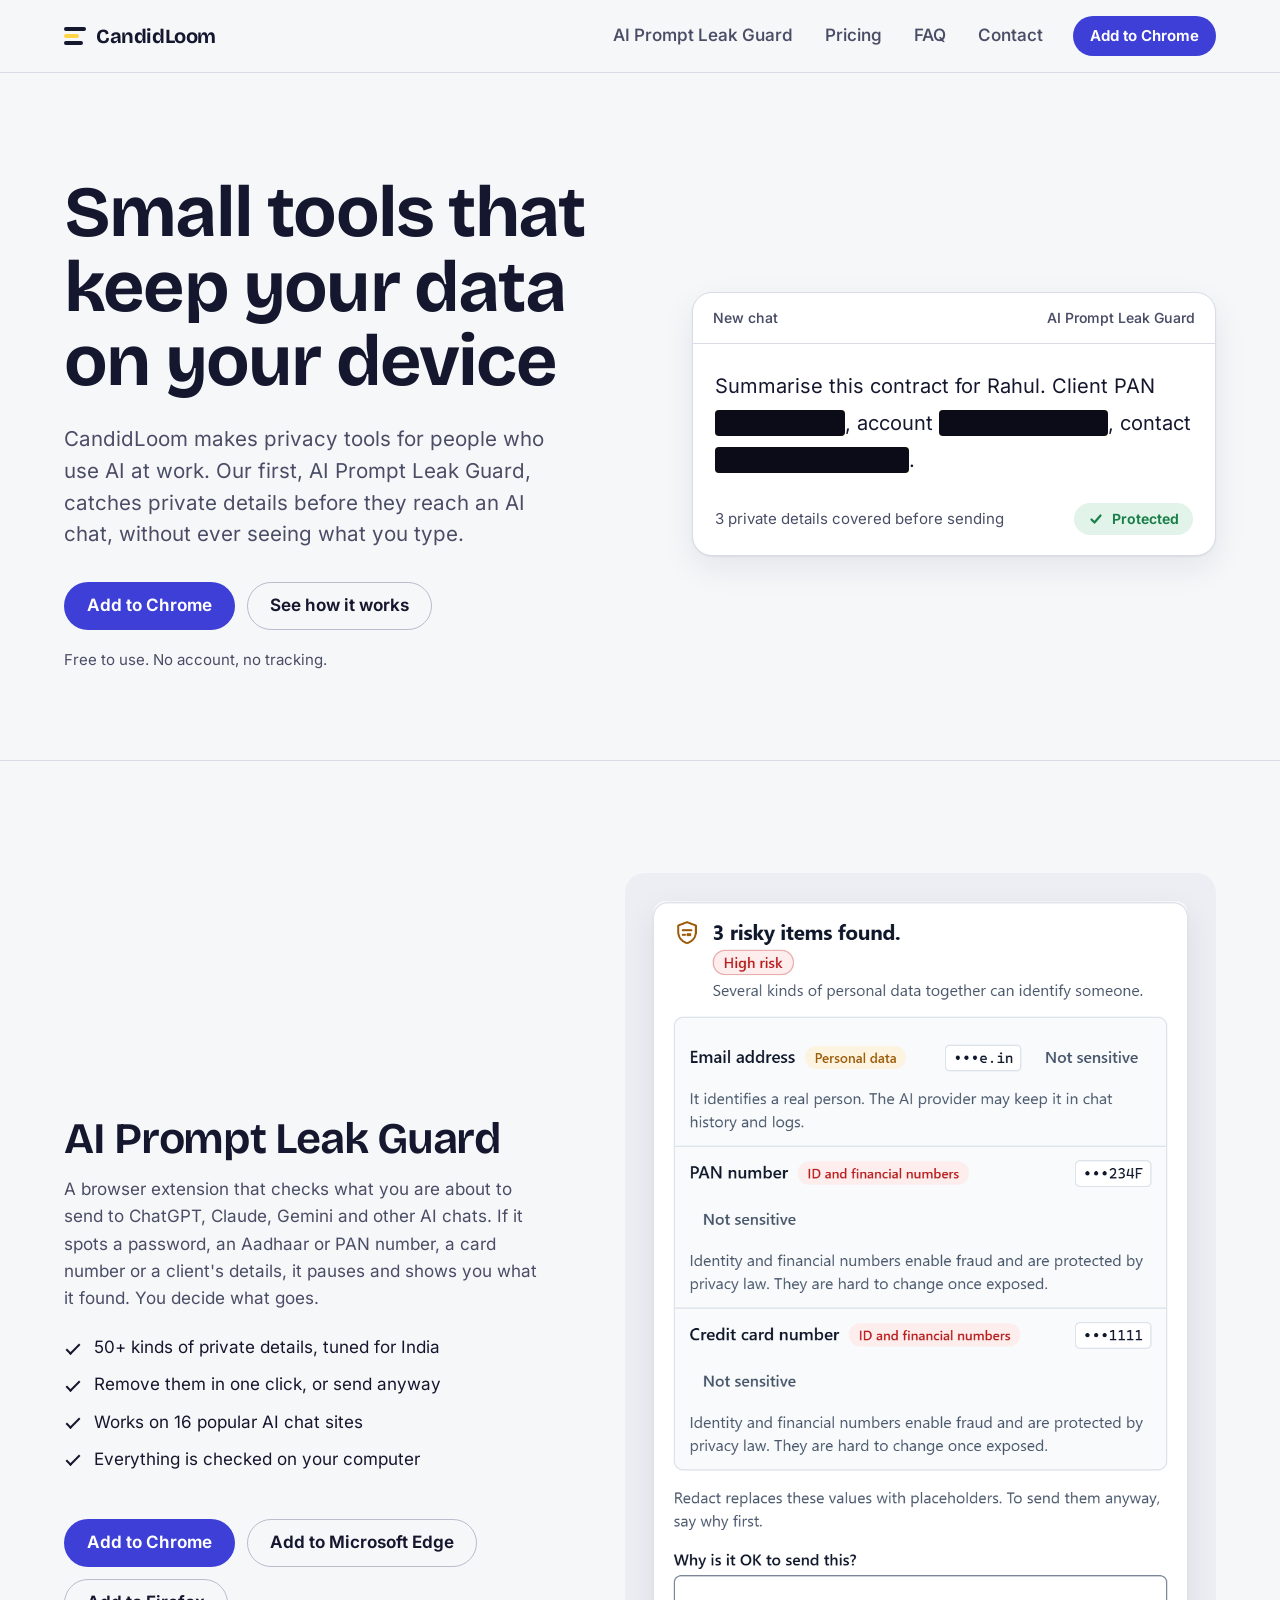
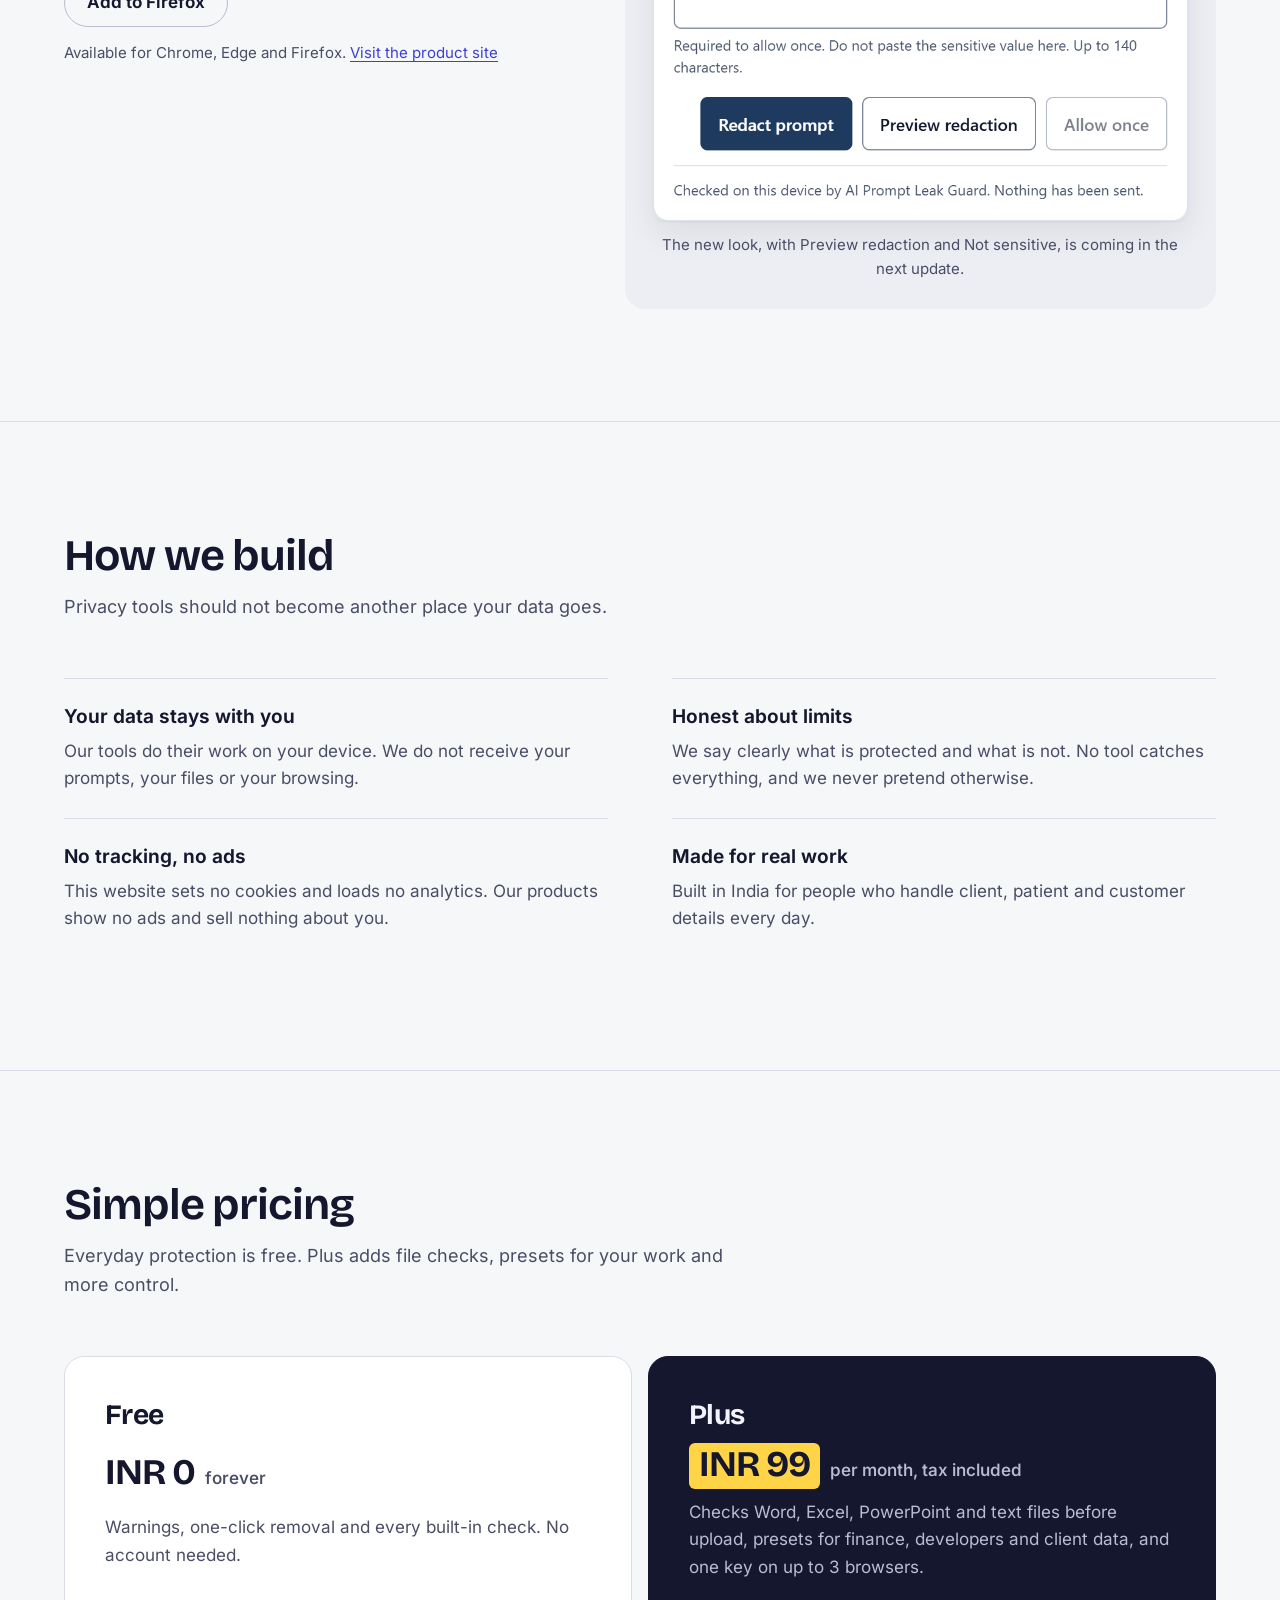
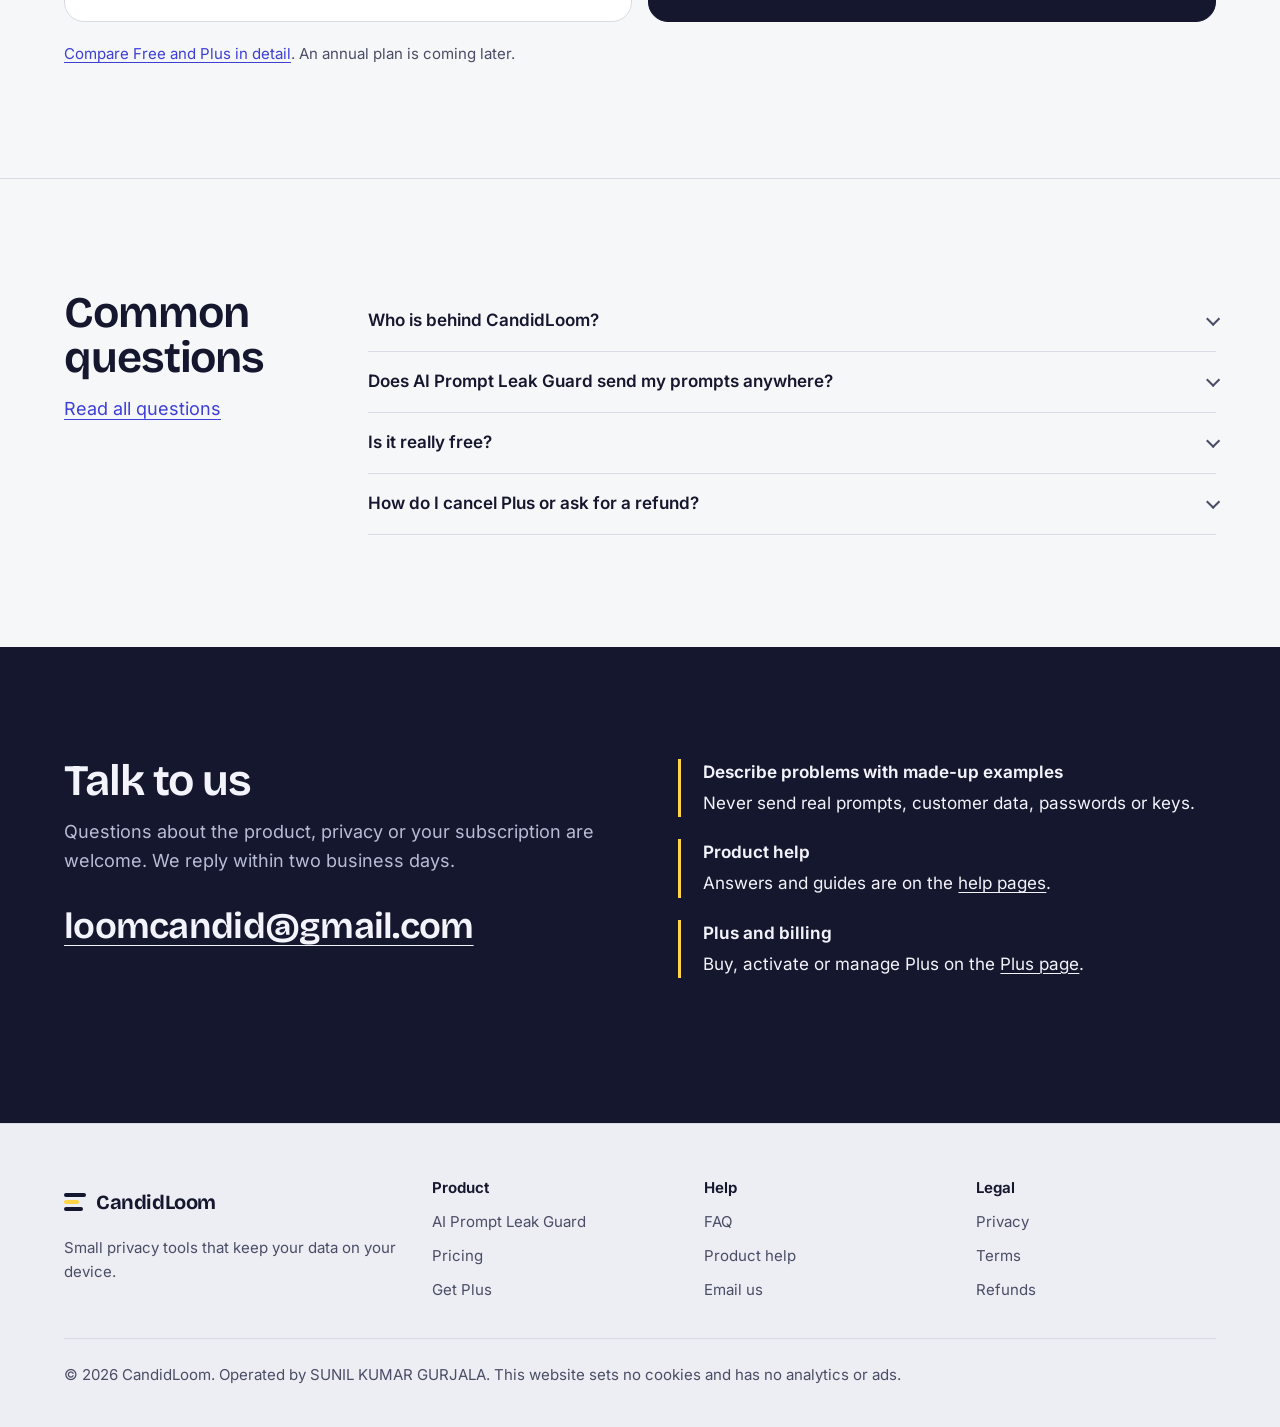
==== commit 96ed6b86: "fix: say 16 AI chat sites, matching the product site after the Copilot hotfix The product site cover" ====
--- a/index.html
+++ b/index.html
@@ -87,7 +87,7 @@
             <ul class="checklist">
               <li>50+ kinds of private details, tuned for India</li>
               <li>Remove them in one click, or send anyway</li>
-              <li>Works on 17 popular AI chat sites</li>
+              <li>Works on 16 popular AI chat sites</li>
               <li>Everything is checked on your computer</li>
             </ul>
             <div class="hero-actions">
